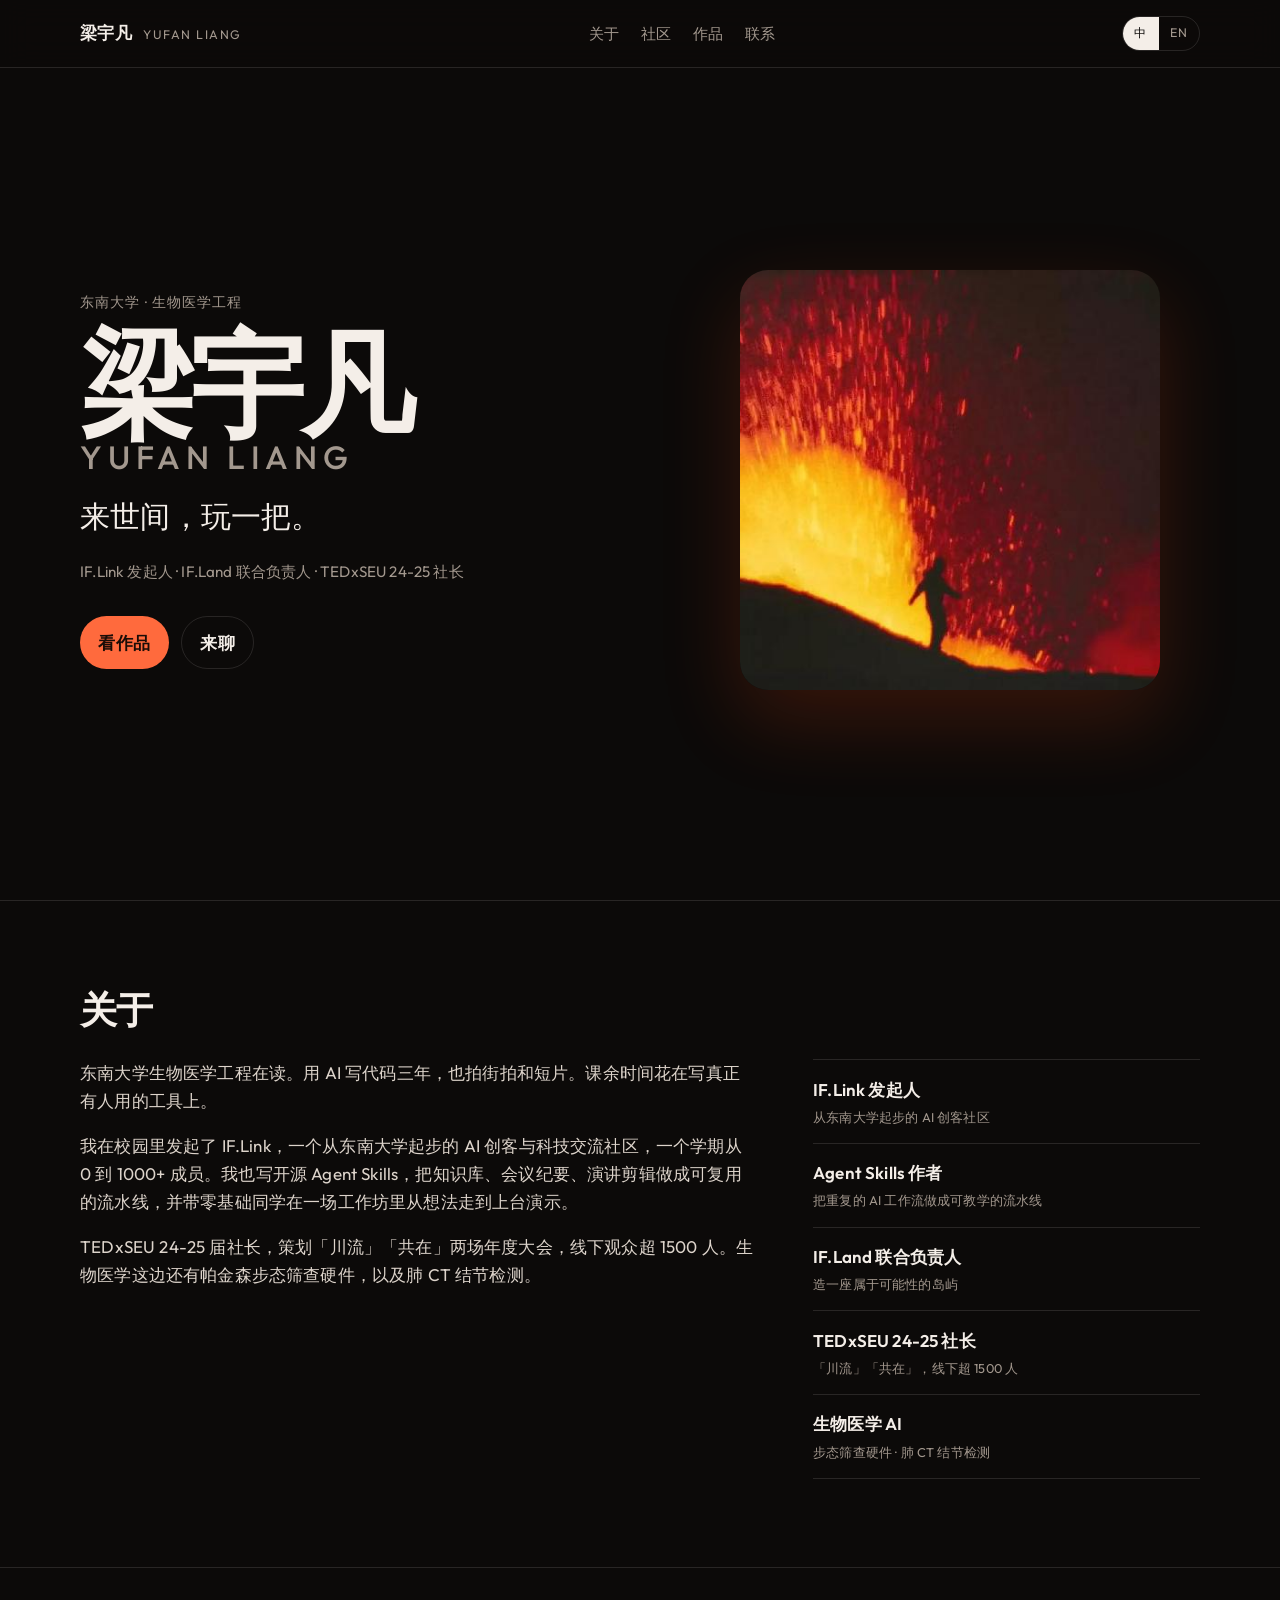
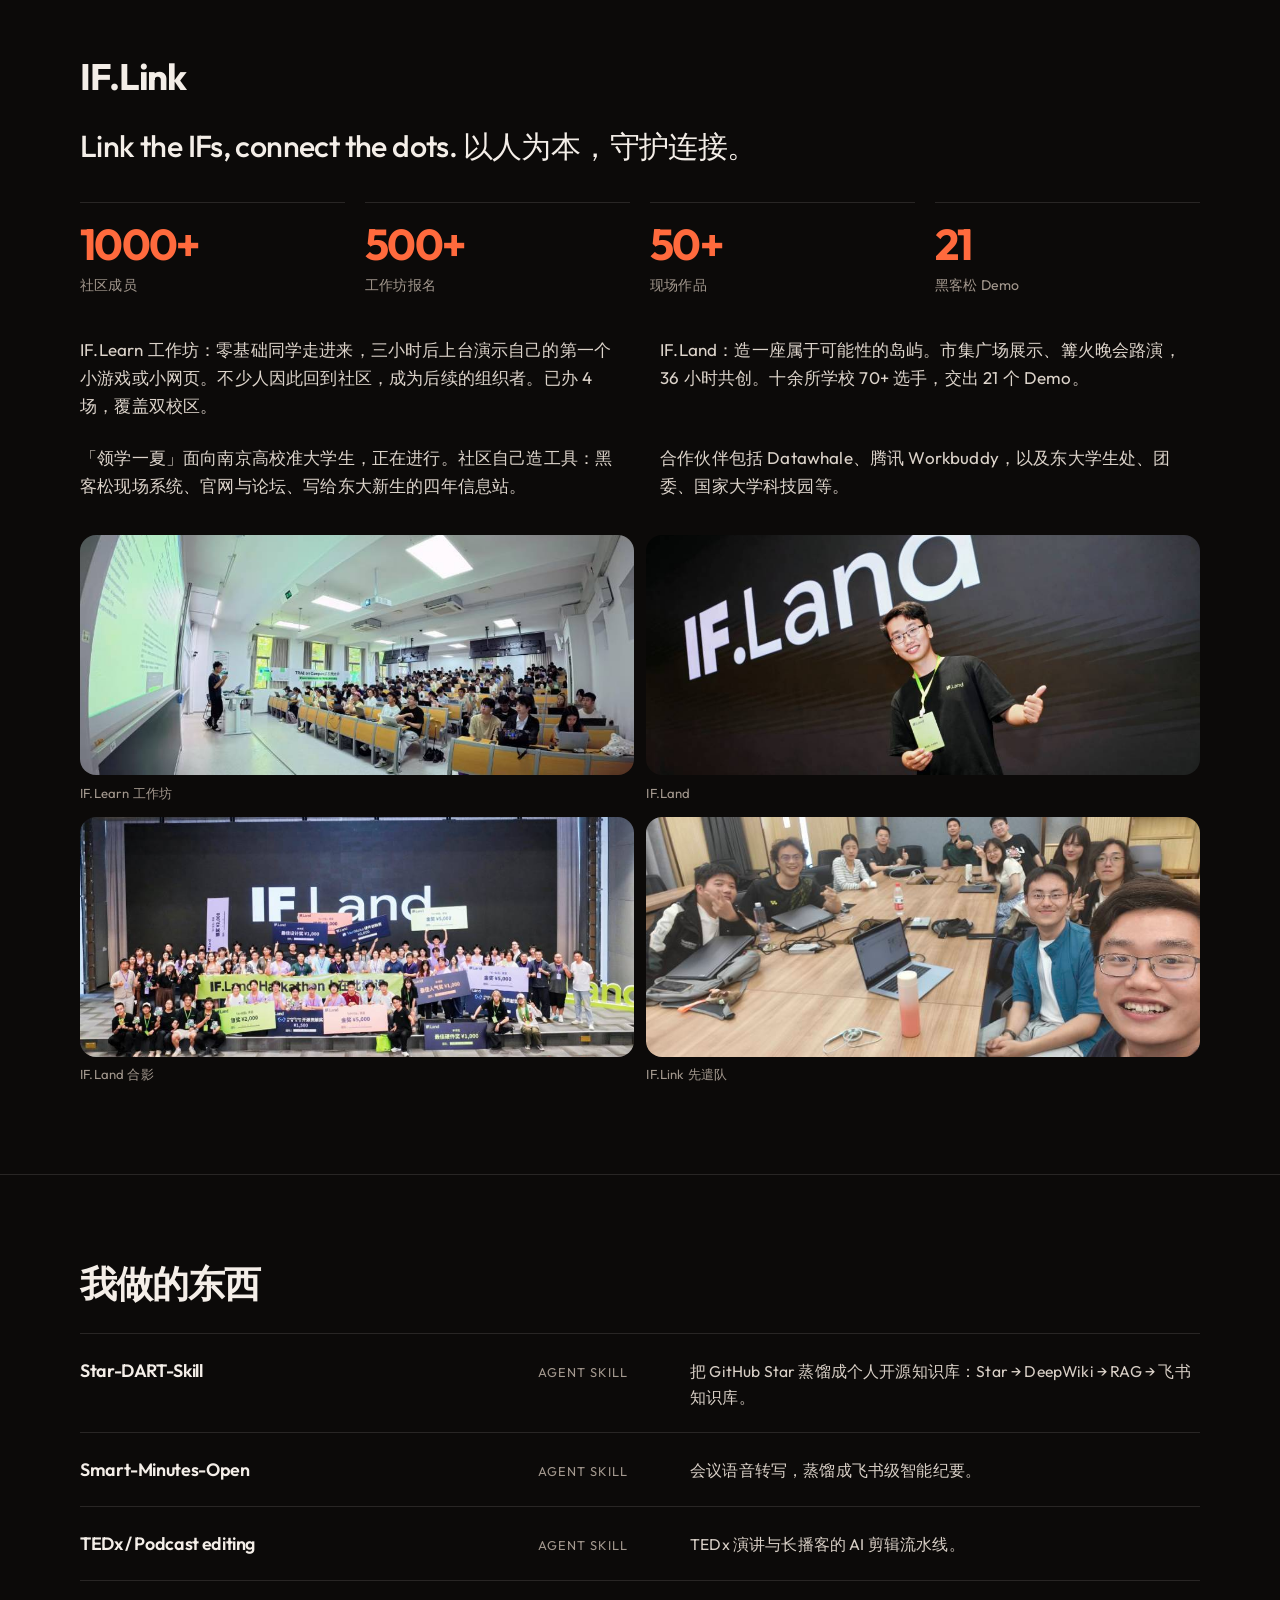
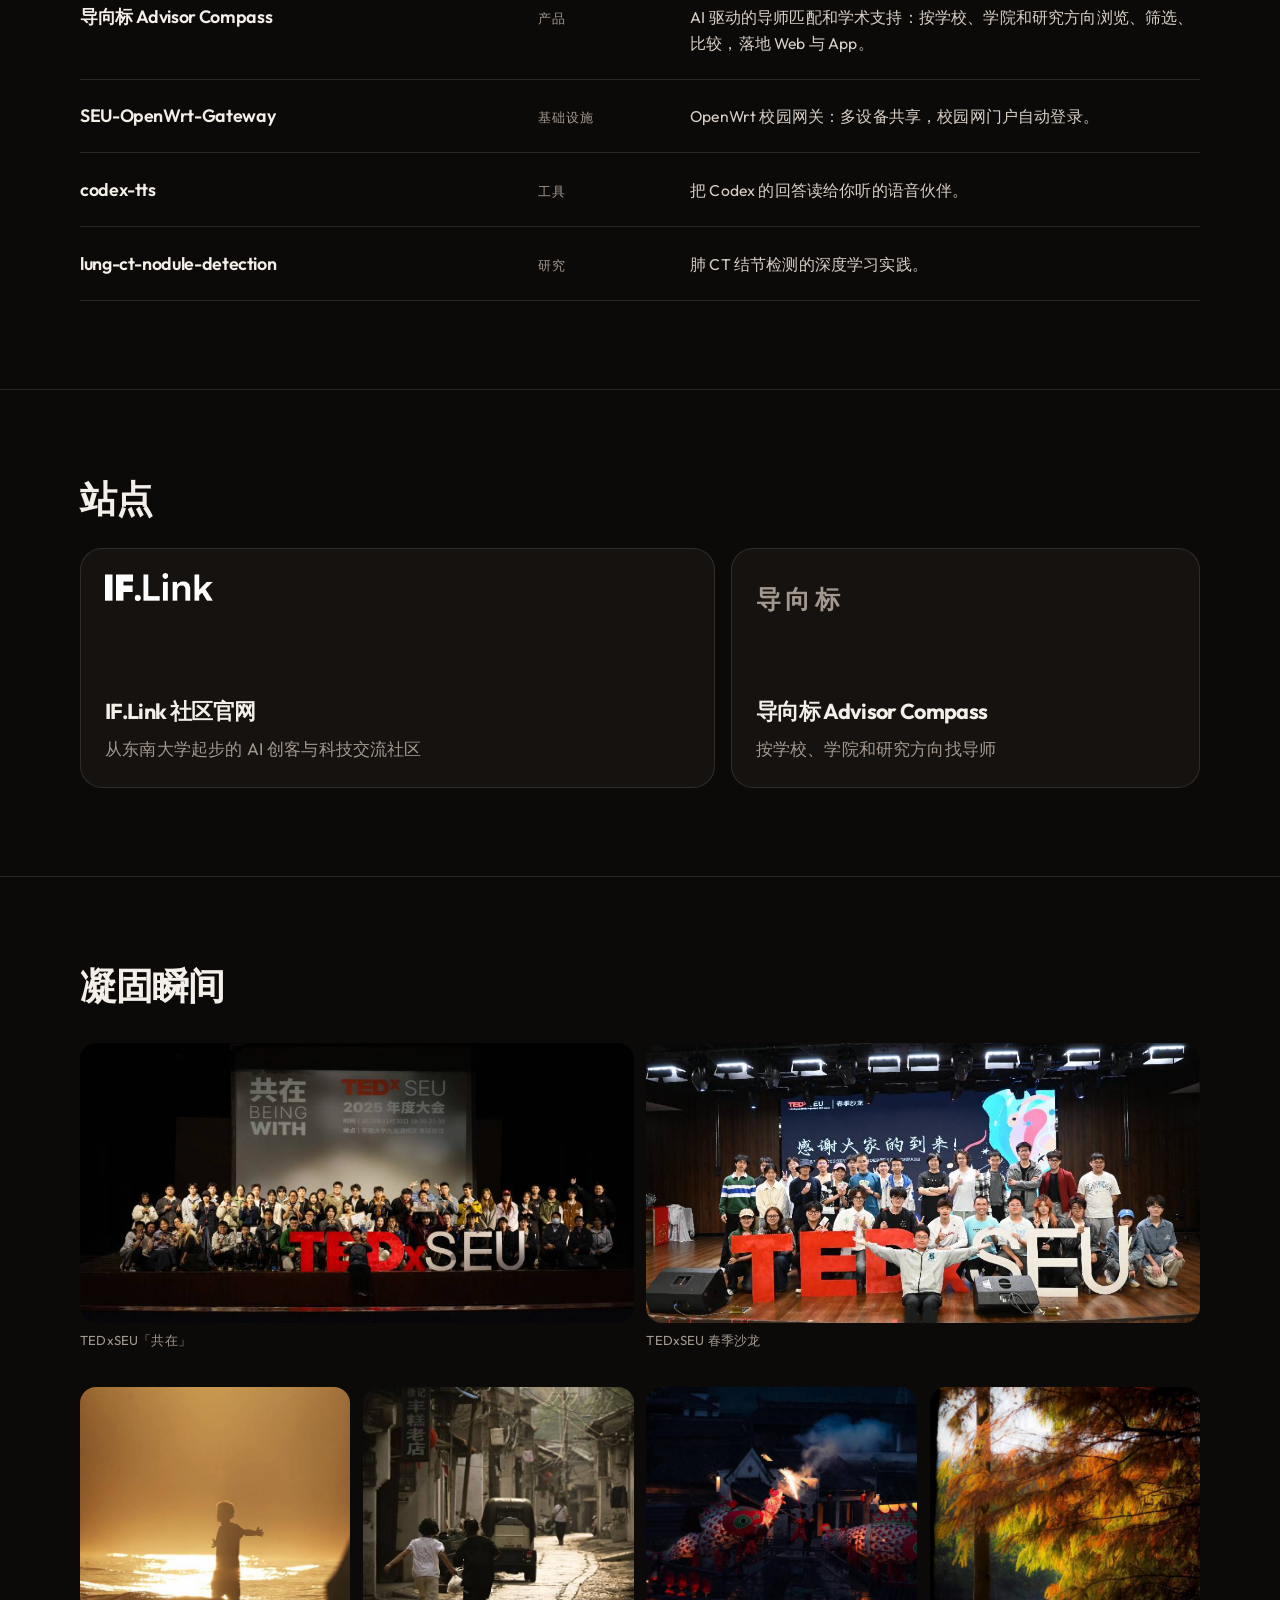
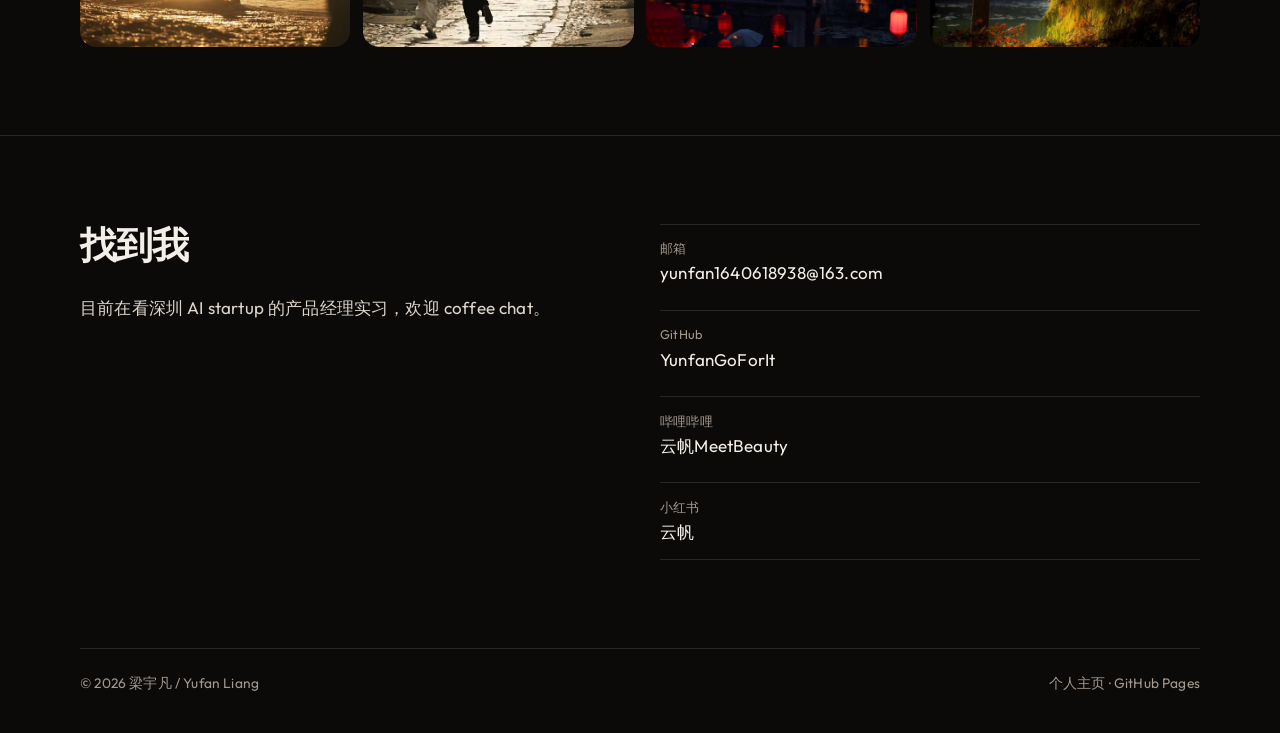
==== index.html @ b9f65295 "Make 来世间，玩一把 the lede, drop talk-editing line, add Bonjour photos." ====
<!DOCTYPE html>
<html lang="zh-CN">
<head>
  <meta charset="utf-8">
  <meta name="viewport" content="width=device-width, initial-scale=1">
  <title>梁宇凡 · Yufan Liang</title>
  <meta name="description" content="梁宇凡 / Yufan Liang。来世间，玩一把。东南大学生医工在读，IF.Link 发起人，IF.Land 联合负责人，TEDxSEU 24-25 社长。">
  <meta name="theme-color" content="#0c0a09">
  <link rel="canonical" href="https://yunfangoforit.github.io/">
  <link rel="icon" href="./favicon.svg" type="image/svg+xml">
  <link rel="apple-touch-icon" href="./assets/avatar.jpg">
  <meta property="og:type" content="website">
  <meta property="og:title" content="梁宇凡 · Yufan Liang">
  <meta property="og:description" content="来世间，玩一把。">
  <meta property="og:url" content="https://yunfangoforit.github.io/">
  <meta property="og:image" content="https://yunfangoforit.github.io/assets/avatar.jpg">
  <meta name="twitter:card" content="summary">
  <meta name="twitter:title" content="梁宇凡 · Yufan Liang">
  <meta name="twitter:description" content="来世间，玩一把。">
  <link rel="preconnect" href="https://fonts.bunny.net" crossorigin>
  <link rel="stylesheet" href="https://fonts.bunny.net/css?family=noto-sans-sc:400,500,700|outfit:400,500,600,700&display=swap">
  <link rel="stylesheet" href="./styles.css">
  <script type="application/ld+json">
  {
    "@context": "https://schema.org",
    "@type": "Person",
    "name": "梁宇凡",
    "alternateName": "Yufan Liang",
    "url": "https://yunfangoforit.github.io/",
    "image": "https://yunfangoforit.github.io/assets/avatar.jpg",
    "email": "mailto:yunfan1640618938@163.com",
    "affiliation": {
      "@type": "CollegeOrUniversity",
      "name": "Southeast University"
    },
    "jobTitle": "Founder of IF.Link",
    "description": "东南大学生医工在读，IF.Link 发起人，IF.Land 联合负责人，TEDxSEU 24-25 社长。",
    "sameAs": [
      "https://github.com/YunfanGoForIt",
      "https://iflink.tech",
      "https://daoxiangbiao.cn",
      "https://space.bilibili.com/152159038",
      "https://www.xiaohongshu.com/user/profile/63bbf5a90000000026006f48"
    ]
  }
  </script>
</head>
<body>
  <a class="skip" href="#main" data-i18n="skip">跳到正文</a>

  <header class="nav">
    <div class="wrap nav-inner">
      <a class="brand" href="./">
        梁宇凡
        <small>Yufan Liang</small>
      </a>
      <nav>
        <ul class="nav-links">
          <li><a href="#about" data-i18n="navAbout">关于</a></li>
          <li><a href="#community" data-i18n="navCommunity">社区</a></li>
          <li><a href="#work" data-i18n="navWork">作品</a></li>
          <li><a href="#contact" data-i18n="navContact">联系</a></li>
        </ul>
      </nav>
      <div class="nav-tools">
        <div class="lang" role="group" aria-label="Language">
          <button type="button" data-lang-set="zh" aria-pressed="true">中</button>
          <button type="button" data-lang-set="en" aria-pressed="false">EN</button>
        </div>
        <button class="menu-btn" type="button" aria-expanded="false" data-i18n-aria="menu" aria-label="打开菜单">
          <span></span>
        </button>
      </div>
    </div>
  </header>

  <main id="main">
    <section class="wrap hero">
      <div class="hero-copy reveal">
        <p class="kicker" data-i18n="kicker">东南大学 · 生物医学工程</p>
        <h1 class="display">
          梁宇凡
          <em>Yufan Liang</em>
        </h1>
        <p class="lede" data-i18n="lede">来世间，玩一把。</p>
        <p class="hero-meta" data-i18n="meta">IF.Link 发起人 · IF.Land 联合负责人 · TEDxSEU 24-25 社长</p>
        <div class="cta-row">
          <a class="btn" href="#work" data-i18n="ctaWork">看作品</a>
          <a class="btn btn-ghost" href="mailto:yunfan1640618938@163.com" data-i18n="ctaMail">来聊</a>
        </div>
      </div>
      <figure class="hero-media reveal">
        <img src="./assets/avatar.jpg" width="420" height="420" alt="火山前的剪影：一个人向火光走去">
      </figure>
    </section>

    <section class="section" id="about">
      <div class="wrap">
        <h2 data-i18n="aboutTitle">关于</h2>
        <div class="about-grid">
          <div class="prose">
            <p data-i18n="aboutP1">东南大学生物医学工程在读。用 AI 写代码三年，也拍街拍和短片。课余时间花在写真正有人用的工具上。</p>
            <p data-i18n="aboutP2">我在校园里发起了 IF.Link，一个从东南大学起步的 AI 创客与科技交流社区，一个学期从 0 到 1000+ 成员。我也写开源 Agent Skills，把知识库、会议纪要、演讲剪辑做成可复用的流水线，并带零基础同学在一场工作坊里从想法走到上台演示。</p>
            <p data-i18n="aboutP3">TEDxSEU 24-25 届社长，策划「川流」「共在」两场年度大会，线下观众超 1500 人。生物医学这边还有帕金森步态筛查硬件，以及肺 CT 结节检测。</p>
          </div>
          <ul class="roles">
            <li>
              <strong data-i18n="role1">IF.Link 发起人</strong>
              <span data-i18n="role1s">从东南大学起步的 AI 创客社区</span>
            </li>
            <li>
              <strong data-i18n="role2">Agent Skills 作者</strong>
              <span data-i18n="role2s">把重复的 AI 工作流做成可教学的流水线</span>
            </li>
            <li>
              <strong data-i18n="role3">IF.Land 联合负责人</strong>
              <span data-i18n="role3s">造一座属于可能性的岛屿</span>
            </li>
            <li>
              <strong data-i18n="role4">TEDxSEU 24-25 社长</strong>
              <span data-i18n="role4s">「川流」「共在」，线下超 1500 人</span>
            </li>
            <li>
              <strong data-i18n="role5">生物医学 AI</strong>
              <span data-i18n="role5s">步态筛查硬件 · 肺 CT 结节检测</span>
            </li>
          </ul>
        </div>
      </div>
    </section>

    <section class="section" id="community">
      <div class="wrap">
        <h2 data-i18n="communityTitle">IF.Link</h2>
        <p class="quote" data-i18n="quote">Link the IFs, connect the dots. 以人为本，守护连接。</p>
        <div class="stats">
          <div class="stat"><b>1000+</b><span data-i18n="s1">社区成员</span></div>
          <div class="stat"><b>500+</b><span data-i18n="s2">工作坊报名</span></div>
          <div class="stat"><b>50+</b><span data-i18n="s3">现场作品</span></div>
          <div class="stat"><b>21</b><span data-i18n="s4">黑客松 Demo</span></div>
        </div>
        <div class="community-notes">
          <p data-i18n="cNote1">IF.Learn 工作坊：零基础同学走进来，三小时后上台演示自己的第一个小游戏或小网页。不少人因此回到社区，成为后续的组织者。已办 4 场，覆盖双校区。</p>
          <p data-i18n="cNote2">IF.Land：造一座属于可能性的岛屿。市集广场展示、篝火晚会路演，36 小时共创。十余所学校 70+ 选手，交出 21 个 Demo。</p>
          <p data-i18n="cNote3">「领学一夏」面向南京高校准大学生，正在进行。社区自己造工具：黑客松现场系统、官网与论坛、写给东大新生的四年信息站。</p>
          <p data-i18n="cNote4">合作伙伴包括 Datawhale、腾讯 Workbuddy，以及东大学生处、团委、国家大学科技园等。</p>
        </div>
        <div class="shots">
          <figure>
            <img src="./assets/photos/if-learn.jpg" alt="IF.Learn 工作坊课堂" width="800" height="600">
            <figcaption data-i18n="capLearn">IF.Learn 工作坊</figcaption>
          </figure>
          <figure>
            <img src="./assets/photos/ifland-host.jpg" alt="IF.Land 现场" width="800" height="533">
            <figcaption data-i18n="capLandHost">IF.Land</figcaption>
          </figure>
          <figure>
            <img src="./assets/photos/ifland-group.jpg" alt="IF.Land 合影" width="800" height="410">
            <figcaption data-i18n="capLandGroup">IF.Land 合影</figcaption>
          </figure>
          <figure>
            <img src="./assets/photos/iflink-vanguard.jpg" alt="IF.Link 先遣队" width="800" height="600">
            <figcaption data-i18n="capVanguard">IF.Link 先遣队</figcaption>
          </figure>
        </div>
      </div>
    </section>

    <section class="section" id="work">
      <div class="wrap">
        <h2 data-i18n="workTitle">我做的东西</h2>
        <div class="work-list">
          <a class="work" href="https://github.com/YunfanGoForIt/Star-DART-Skill">
            <h3>Star-DART-Skill</h3>
            <div class="kind" data-i18n="w1k">Agent Skill</div>
            <p data-i18n="w1d">把 GitHub Star 蒸馏成个人开源知识库：Star → DeepWiki → RAG → 飞书知识库。</p>
          </a>
          <a class="work" href="https://github.com/YunfanGoForIt/Smart-Minutes-Open">
            <h3>Smart-Minutes-Open</h3>
            <div class="kind" data-i18n="w2k">Agent Skill</div>
            <p data-i18n="w2d">会议语音转写，蒸馏成飞书级智能纪要。</p>
          </a>
          <a class="work" href="https://github.com/YunfanGoForIt/edit-tedxseu-talk">
            <h3>TEDx / Podcast editing</h3>
            <div class="kind" data-i18n="w3k">Agent Skill</div>
            <p data-i18n="w3d">TEDx 演讲与长播客的 AI 剪辑流水线。</p>
          </a>
          <a class="work" href="https://github.com/daoercompass">
            <h3>导向标 Advisor Compass</h3>
            <div class="kind" data-i18n="w4k">产品</div>
            <p data-i18n="w4d">AI 驱动的导师匹配和学术支持：按学校、学院和研究方向浏览、筛选、比较，落地 Web 与 App。</p>
          </a>
          <a class="work" href="https://github.com/YunfanGoForIt/SEU-OpenWrt-Gateway">
            <h3>SEU-OpenWrt-Gateway</h3>
            <div class="kind" data-i18n="w5k">基础设施</div>
            <p data-i18n="w5d">OpenWrt 校园网关：多设备共享，校园网门户自动登录。</p>
          </a>
          <a class="work" href="https://github.com/YunfanGoForIt/codex-tts">
            <h3>codex-tts</h3>
            <div class="kind" data-i18n="w6k">工具</div>
            <p data-i18n="w6d">把 Codex 的回答读给你听的语音伙伴。</p>
          </a>
          <a class="work" href="https://github.com/YunfanGoForIt/lung-ct-nodule-detection">
            <h3>lung-ct-nodule-detection</h3>
            <div class="kind" data-i18n="w7k">研究</div>
            <p data-i18n="w7d">肺 CT 结节检测的深度学习实践。</p>
          </a>
        </div>
      </div>
    </section>

    <section class="section" id="sites">
      <div class="wrap">
        <h2 data-i18n="sitesTitle">站点</h2>
        <div class="sites">
          <a class="site" href="https://iflink.tech">
            <img src="./assets/iflink-white.png" alt="IF.Link" height="28">
            <div>
              <b data-i18n="site1b">IF.Link 社区官网</b>
              <span data-i18n="site1s">从东南大学起步的 AI 创客与科技交流社区</span>
            </div>
          </a>
          <a class="site" href="https://daoxiangbiao.cn">
            <span class="site-word">导向标</span>
            <div>
              <b data-i18n="site2b">导向标 Advisor Compass</b>
              <span data-i18n="site2s">按学校、学院和研究方向找导师</span>
            </div>
          </a>
        </div>
      </div>
    </section>

    <section class="section" id="photos">
      <div class="wrap">
        <h2 data-i18n="photosTitle">凝固瞬间</h2>
        <div class="shots shots-wide">
          <figure>
            <img src="./assets/photos/tedx-gongzai.jpg" alt="TEDxSEU 2025 共在年度大会" width="800" height="533">
            <figcaption data-i18n="capGongzai">TEDxSEU「共在」</figcaption>
          </figure>
          <figure>
            <img src="./assets/photos/tedx-salon.jpg" alt="TEDxSEU 春季沙龙" width="800" height="533">
            <figcaption data-i18n="capSalon">TEDxSEU 春季沙龙</figcaption>
          </figure>
        </div>
        <div class="shots shots-street">
          <figure>
            <img src="./assets/photos/street-01.jpg" alt="海边逆光里的孩子" width="800" height="1200">
          </figure>
          <figure>
            <img src="./assets/photos/street-02.jpg" alt="石板路上跑过去的两个人" width="800" height="1200">
          </figure>
          <figure>
            <img src="./assets/photos/street-03.jpg" alt="夜里的鱼灯和烟火" width="800" height="533">
          </figure>
          <figure>
            <img src="./assets/photos/street-04.jpg" alt="湖边秋色" width="800" height="533">
          </figure>
        </div>
      </div>
    </section>

    <section class="section" id="contact">
      <div class="wrap contact-grid">
        <div>
          <h2 data-i18n="contactTitle">找到我</h2>
          <div class="prose">
            <p data-i18n="contactLead">目前在看深圳 AI startup 的产品经理实习，欢迎 coffee chat。</p>
          </div>
        </div>
        <div class="contact-links">
          <a href="mailto:yunfan1640618938@163.com">
            <small data-i18n="mailLabel">邮箱</small>
            yunfan1640618938@163.com
          </a>
          <a href="https://github.com/YunfanGoForIt">
            <small data-i18n="ghLabel">GitHub</small>
            YunfanGoForIt
          </a>
          <a href="https://space.bilibili.com/152159038">
            <small data-i18n="biliLabel">哔哩哔哩</small>
            云帆MeetBeauty
          </a>
          <a href="https://www.xiaohongshu.com/user/profile/63bbf5a90000000026006f48">
            <small data-i18n="xhsLabel">小红书</small>
            云帆
          </a>
        </div>
      </div>
    </section>
  </main>

  <footer class="wrap footer">
    <span>© <span id="year">2026</span> 梁宇凡 / Yufan Liang</span>
    <span data-i18n="footerNote">个人主页 · GitHub Pages</span>
  </footer>

  <script src="./app.js"></script>
</body>
</html>
---- styles.css ----
:root {
  --bg: #0c0a09;
  --bg-2: #151210;
  --ink: #f4eee8;
  --muted: #a3988e;
  --line: rgba(244, 238, 232, 0.12);
  --accent: #ff6a3d;
  --accent-soft: rgba(255, 106, 61, 0.16);
  --max: 1120px;
  --nav-h: 68px;
  --ease: cubic-bezier(0.16, 1, 0.3, 1);
}

*,
*::before,
*::after {
  box-sizing: border-box;
}

html {
  scroll-behavior: smooth;
  color-scheme: dark;
}

body {
  margin: 0;
  min-height: 100dvh;
  background: var(--bg);
  color: var(--ink);
  font-family: "Outfit", "Noto Sans SC", "PingFang SC", "Hiragino Sans GB", "Microsoft YaHei", sans-serif;
  font-size: 17px;
  line-height: 1.65;
  letter-spacing: 0.01em;
  text-rendering: optimizeLegibility;
}

img {
  max-width: 100%;
  display: block;
}

a {
  color: inherit;
  text-decoration-thickness: 1px;
  text-underline-offset: 0.22em;
}

a:hover {
  color: var(--accent);
}

:focus-visible {
  outline: 2px solid var(--accent);
  outline-offset: 3px;
}

::selection {
  background: var(--accent);
  color: #1a0c07;
}

.skip {
  position: absolute;
  left: 1rem;
  top: -4rem;
  z-index: 80;
  padding: 0.6rem 0.9rem;
  background: var(--accent);
  color: #1a0c07;
  font-weight: 600;
}

.skip:focus {
  top: 1rem;
}

.wrap {
  width: min(var(--max), calc(100% - 2.5rem));
  margin-inline: auto;
}

.nav {
  position: sticky;
  top: 0;
  z-index: 40;
  height: var(--nav-h);
  border-bottom: 1px solid var(--line);
  background: rgba(12, 10, 9, 0.84);
  backdrop-filter: blur(16px) saturate(140%);
  -webkit-backdrop-filter: blur(16px) saturate(140%);
}

.nav-inner {
  height: 100%;
  display: flex;
  align-items: center;
  justify-content: space-between;
  gap: 1rem;
}

.brand {
  display: flex;
  align-items: baseline;
  gap: 0.7rem;
  text-decoration: none;
  font-weight: 600;
  letter-spacing: 0.02em;
}

.brand small {
  color: var(--muted);
  font-weight: 400;
  font-size: 0.78rem;
  letter-spacing: 0.12em;
  text-transform: uppercase;
}

.nav-links {
  display: flex;
  align-items: center;
  gap: 1.35rem;
  list-style: none;
  margin: 0;
  padding: 0;
}

.nav-links a {
  text-decoration: none;
  font-size: 0.92rem;
  color: var(--muted);
}

.nav-links a:hover,
.nav-links a:focus-visible {
  color: var(--ink);
}

.nav-tools {
  display: flex;
  align-items: center;
  gap: 0.65rem;
}

.lang {
  display: inline-flex;
  border: 1px solid var(--line);
  border-radius: 999px;
  overflow: hidden;
}

.lang button {
  appearance: none;
  border: 0;
  background: transparent;
  color: var(--muted);
  font: inherit;
  font-size: 0.78rem;
  letter-spacing: 0.08em;
  padding: 0.38rem 0.7rem;
  cursor: pointer;
}

.lang button[aria-pressed="true"] {
  background: var(--ink);
  color: var(--bg);
}

.menu-btn {
  display: none;
  appearance: none;
  border: 1px solid var(--line);
  background: transparent;
  color: var(--ink);
  width: 42px;
  height: 42px;
  border-radius: 10px;
  cursor: pointer;
}

.menu-btn span,
.menu-btn span::before,
.menu-btn span::after {
  display: block;
  width: 16px;
  height: 1.5px;
  background: currentColor;
  position: relative;
  margin: 0 auto;
}

.menu-btn span::before,
.menu-btn span::after {
  content: "";
  position: absolute;
  left: 0;
}

.menu-btn span::before { top: -5px; }
.menu-btn span::after { top: 5px; }

.hero {
  display: grid;
  grid-template-columns: 1.15fr 0.85fr;
  gap: 3rem;
  align-items: center;
  min-height: calc(100dvh - var(--nav-h));
  padding: 3rem 0 3.5rem;
}

.kicker {
  margin: 0 0 1.1rem;
  color: var(--muted);
  font-size: 0.86rem;
  letter-spacing: 0.08em;
}

.display {
  margin: 0;
  font-size: clamp(3.4rem, 9vw, 7.4rem);
  font-weight: 700;
  line-height: 0.92;
  letter-spacing: -0.045em;
}

.display em {
  display: block;
  margin-top: 0.18em;
  font-style: normal;
  font-size: 0.28em;
  font-weight: 500;
  letter-spacing: 0.18em;
  text-transform: uppercase;
  color: var(--muted);
}

.lede {
  max-width: 22em;
  margin: 1.4rem 0 0;
  font-size: clamp(1.4rem, 2.6vw, 1.9rem);
  line-height: 1.4;
  font-weight: 500;
}

.hero-meta {
  margin: 1.35rem 0 0;
  color: var(--muted);
  font-size: 0.95rem;
}

.cta-row {
  display: flex;
  flex-wrap: wrap;
  gap: 0.75rem;
  margin-top: 2rem;
}

.btn {
  display: inline-flex;
  align-items: center;
  justify-content: center;
  min-height: 46px;
  padding: 0.7rem 1.15rem;
  border-radius: 999px;
  background: var(--accent);
  color: #1a0c07;
  text-decoration: none;
  font-weight: 600;
  letter-spacing: 0.02em;
  transition: transform 0.2s var(--ease), filter 0.2s var(--ease);
}

.btn:hover {
  color: #1a0c07;
  filter: brightness(1.06);
}

.btn:active {
  transform: translateY(1px) scale(0.98);
}

.btn-ghost {
  background: transparent;
  color: var(--ink);
  border: 1px solid var(--line);
}

.btn-ghost:hover {
  color: var(--ink);
  border-color: var(--ink);
  filter: none;
}

.hero-media {
  position: relative;
  justify-self: end;
  width: min(100%, 420px);
}

.hero-media img {
  width: 100%;
  aspect-ratio: 1;
  object-fit: cover;
  border-radius: 28px;
  box-shadow: 0 30px 80px rgba(255, 80, 20, 0.18);
}

.hero-media figcaption {
  margin-top: 0.75rem;
  color: var(--muted);
  font-size: 0.8rem;
}

.section {
  padding: 5.5rem 0;
  border-top: 1px solid var(--line);
  scroll-margin-top: calc(var(--nav-h) + 8px);
}

.section h2 {
  margin: 0 0 1.75rem;
  font-size: clamp(1.7rem, 3vw, 2.3rem);
  letter-spacing: -0.03em;
  line-height: 1.15;
}

.about-grid {
  display: grid;
  grid-template-columns: 1.4fr 0.8fr;
  gap: 3.5rem;
  align-items: start;
}

.prose p {
  margin: 0 0 1.05rem;
  max-width: 62ch;
  color: #ddd4cb;
}

.roles {
  margin: 0;
  padding: 0;
  list-style: none;
  border-top: 1px solid var(--line);
}

.roles li {
  padding: 0.95rem 0;
  border-bottom: 1px solid var(--line);
}

.roles strong {
  font-weight: 600;
}

.roles span {
  display: block;
  color: var(--muted);
  font-size: 0.8rem;
  margin-top: 0.2rem;
}

.quote {
  margin: 0 0 2.2rem;
  max-width: 24em;
  font-size: clamp(1.35rem, 2.4vw, 1.9rem);
  line-height: 1.35;
  font-weight: 500;
  letter-spacing: -0.02em;
}

.stats {
  display: grid;
  grid-template-columns: repeat(4, 1fr);
  gap: 1.25rem;
  margin: 0 0 2.4rem;
}

.stat {
  padding: 1.15rem 0 0;
  border-top: 1px solid var(--line);
}

.stat b {
  display: block;
  font-size: clamp(1.8rem, 4vw, 2.7rem);
  letter-spacing: -0.04em;
  line-height: 1.05;
  color: var(--accent);
}

.stat span {
  display: block;
  margin-top: 0.45rem;
  color: var(--muted);
  font-size: 0.88rem;
}

.community-notes {
  display: grid;
  grid-template-columns: 1fr 1fr;
  gap: 1.5rem 2.5rem;
}

.community-notes p {
  margin: 0;
  color: #ddd4cb;
}

.shots {
  display: grid;
  grid-template-columns: 1fr 1fr;
  gap: 0.8rem;
  margin-top: 2.2rem;
}

.shots figure {
  margin: 0;
}

.shots img {
  width: 100%;
  height: 240px;
  object-fit: cover;
  border-radius: 16px;
}

.shots figcaption {
  margin-top: 0.45rem;
  color: var(--muted);
  font-size: 0.82rem;
}

.shots-wide img {
  height: 280px;
}

.shots-street {
  grid-template-columns: repeat(4, 1fr);
}

.shots-street img {
  height: 260px;
}

.work-list {
  display: grid;
  gap: 0;
}

.work {
  display: grid;
  grid-template-columns: minmax(0, 1.3fr) minmax(8rem, 0.4fr) minmax(0, 1.5fr);
  gap: 1rem;
  align-items: baseline;
  padding: 1.35rem 0;
  border-top: 1px solid var(--line);
  text-decoration: none;
}

.work:last-child {
  border-bottom: 1px solid var(--line);
}

.work h3 {
  margin: 0;
  font-size: 1.12rem;
  font-weight: 600;
  letter-spacing: -0.02em;
}

.work .kind {
  color: var(--muted);
  font-size: 0.8rem;
  letter-spacing: 0.08em;
  text-transform: uppercase;
}

.work p {
  margin: 0;
  color: #d8cfc6;
  font-size: 0.98rem;
}

.work:hover h3,
.work:hover .kind {
  color: var(--accent);
}

.sites {
  display: grid;
  grid-template-columns: 1.15fr 0.85fr;
  gap: 1rem;
}

.site {
  display: flex;
  flex-direction: column;
  justify-content: space-between;
  min-height: 240px;
  padding: 1.5rem;
  border: 1px solid var(--line);
  border-radius: 22px;
  background: var(--bg-2);
  text-decoration: none;
  transition: border-color 0.2s var(--ease), transform 0.2s var(--ease);
}

.site:hover {
  border-color: var(--accent);
  color: var(--ink);
  transform: translateY(-2px);
}

.site img {
  height: 28px;
  width: auto;
  object-fit: contain;
  object-position: left center;
}

.site-word {
  font-size: 1.55rem;
  font-weight: 700;
  letter-spacing: 0.18em;
}

.site b {
  display: block;
  margin-top: 2.4rem;
  font-size: 1.35rem;
  letter-spacing: -0.03em;
}

.site span {
  display: block;
  margin-top: 0.35rem;
  color: var(--muted);
}

.contact-grid {
  display: grid;
  grid-template-columns: 1fr 1fr;
  gap: 2.5rem;
}

.contact-links {
  display: grid;
  gap: 0.55rem;
}

.contact-links a {
  text-decoration: none;
  padding: 0.85rem 0;
  border-top: 1px solid var(--line);
}

.contact-links a:last-child {
  border-bottom: 1px solid var(--line);
}

.contact-links small {
  display: block;
  color: var(--muted);
  font-size: 0.8rem;
}

.footer {
  padding: 1.4rem 0 2.4rem;
  border-top: 1px solid var(--line);
  color: var(--muted);
  font-size: 0.86rem;
  display: flex;
  justify-content: space-between;
  gap: 1rem;
  flex-wrap: wrap;
}

.reveal {
  opacity: 0;
  transform: translateY(18px);
  animation: rise 0.8s var(--ease) forwards;
}

.hero-copy { animation-delay: 0.05s; }
.hero-media { animation-delay: 0.16s; }

@keyframes rise {
  to {
    opacity: 1;
    transform: none;
  }
}

@media (max-width: 900px) {
  .hero,
  .about-grid,
  .contact-grid,
  .sites,
  .community-notes {
    grid-template-columns: 1fr;
  }

  .shots-street {
    grid-template-columns: 1fr 1fr;
  }

  .hero {
    min-height: auto;
    padding-top: 2.4rem;
    gap: 2rem;
  }

  .hero-media {
    justify-self: start;
    width: min(72vw, 280px);
    order: -1;
  }

  .stats {
    grid-template-columns: 1fr 1fr;
  }

  .work {
    grid-template-columns: 1fr;
    gap: 0.35rem;
    padding: 1.15rem 0;
  }
}

@media (max-width: 720px) {
  .wrap {
    width: min(var(--max), calc(100% - 1.5rem));
  }

  .nav-links {
    display: none;
    position: absolute;
    inset: var(--nav-h) 0 auto;
    background: #120f0d;
    border-bottom: 1px solid var(--line);
    padding: 0.6rem 1.25rem 1rem;
    flex-direction: column;
    align-items: flex-start;
    gap: 0.2rem;
  }

  body.nav-open .nav-links {
    display: flex;
  }

  .nav-links a {
    display: block;
    width: 100%;
    padding: 0.7rem 0;
    font-size: 1.05rem;
    color: var(--ink);
  }

  .menu-btn {
    display: inline-flex;
    align-items: center;
    justify-content: center;
  }

  .brand small {
    display: none;
  }

  .section {
    padding: 3.4rem 0;
  }

  .shots:not(.shots-street) {
    grid-template-columns: 1fr;
  }

  .shots img,
  .shots-wide img,
  .shots-street img {
    height: 220px;
  }
}

@media (prefers-reduced-motion: reduce) {
  html { scroll-behavior: auto; }
  .reveal,
  .btn,
  .site,
  .work {
    animation: none !important;
    transition: none !important;
    opacity: 1;
    transform: none;
  }
}

@media (prefers-reduced-transparency: reduce) {
  .nav {
    background: #0c0a09;
    backdrop-filter: none;
  }
}
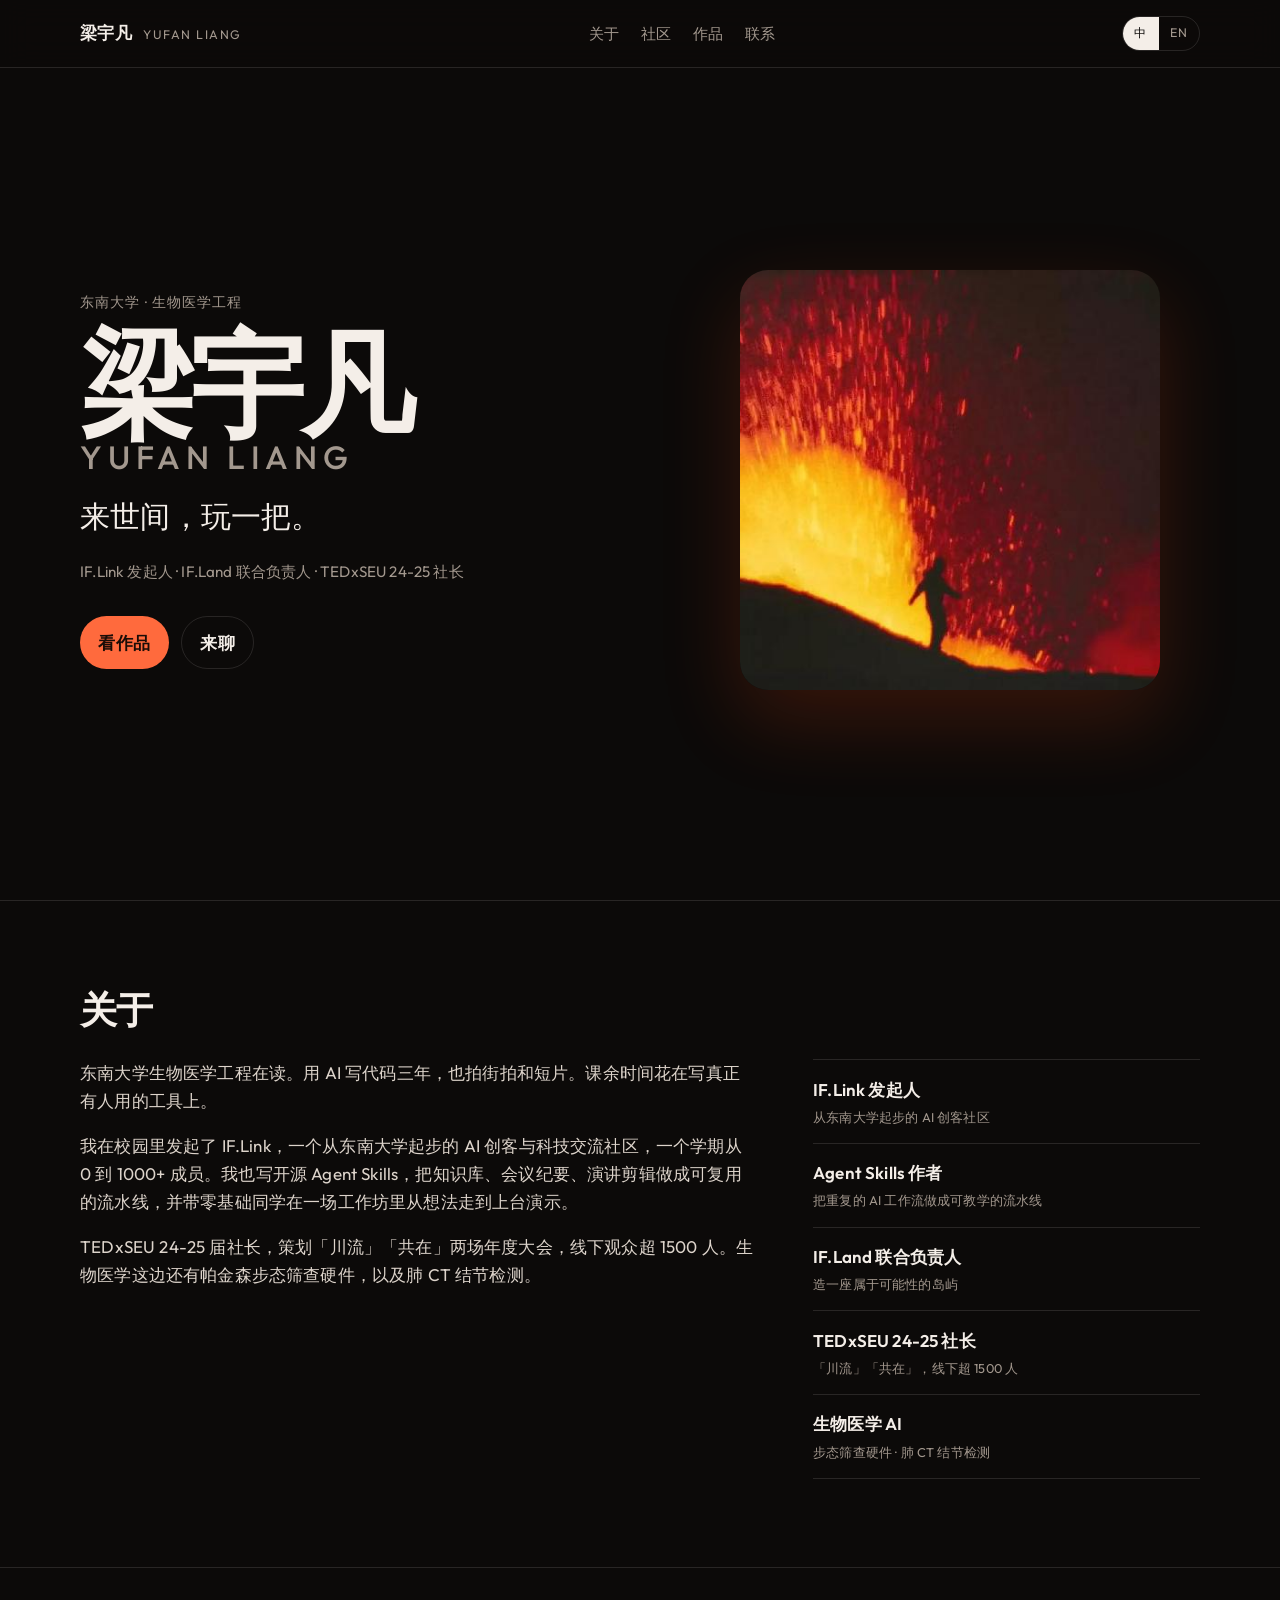
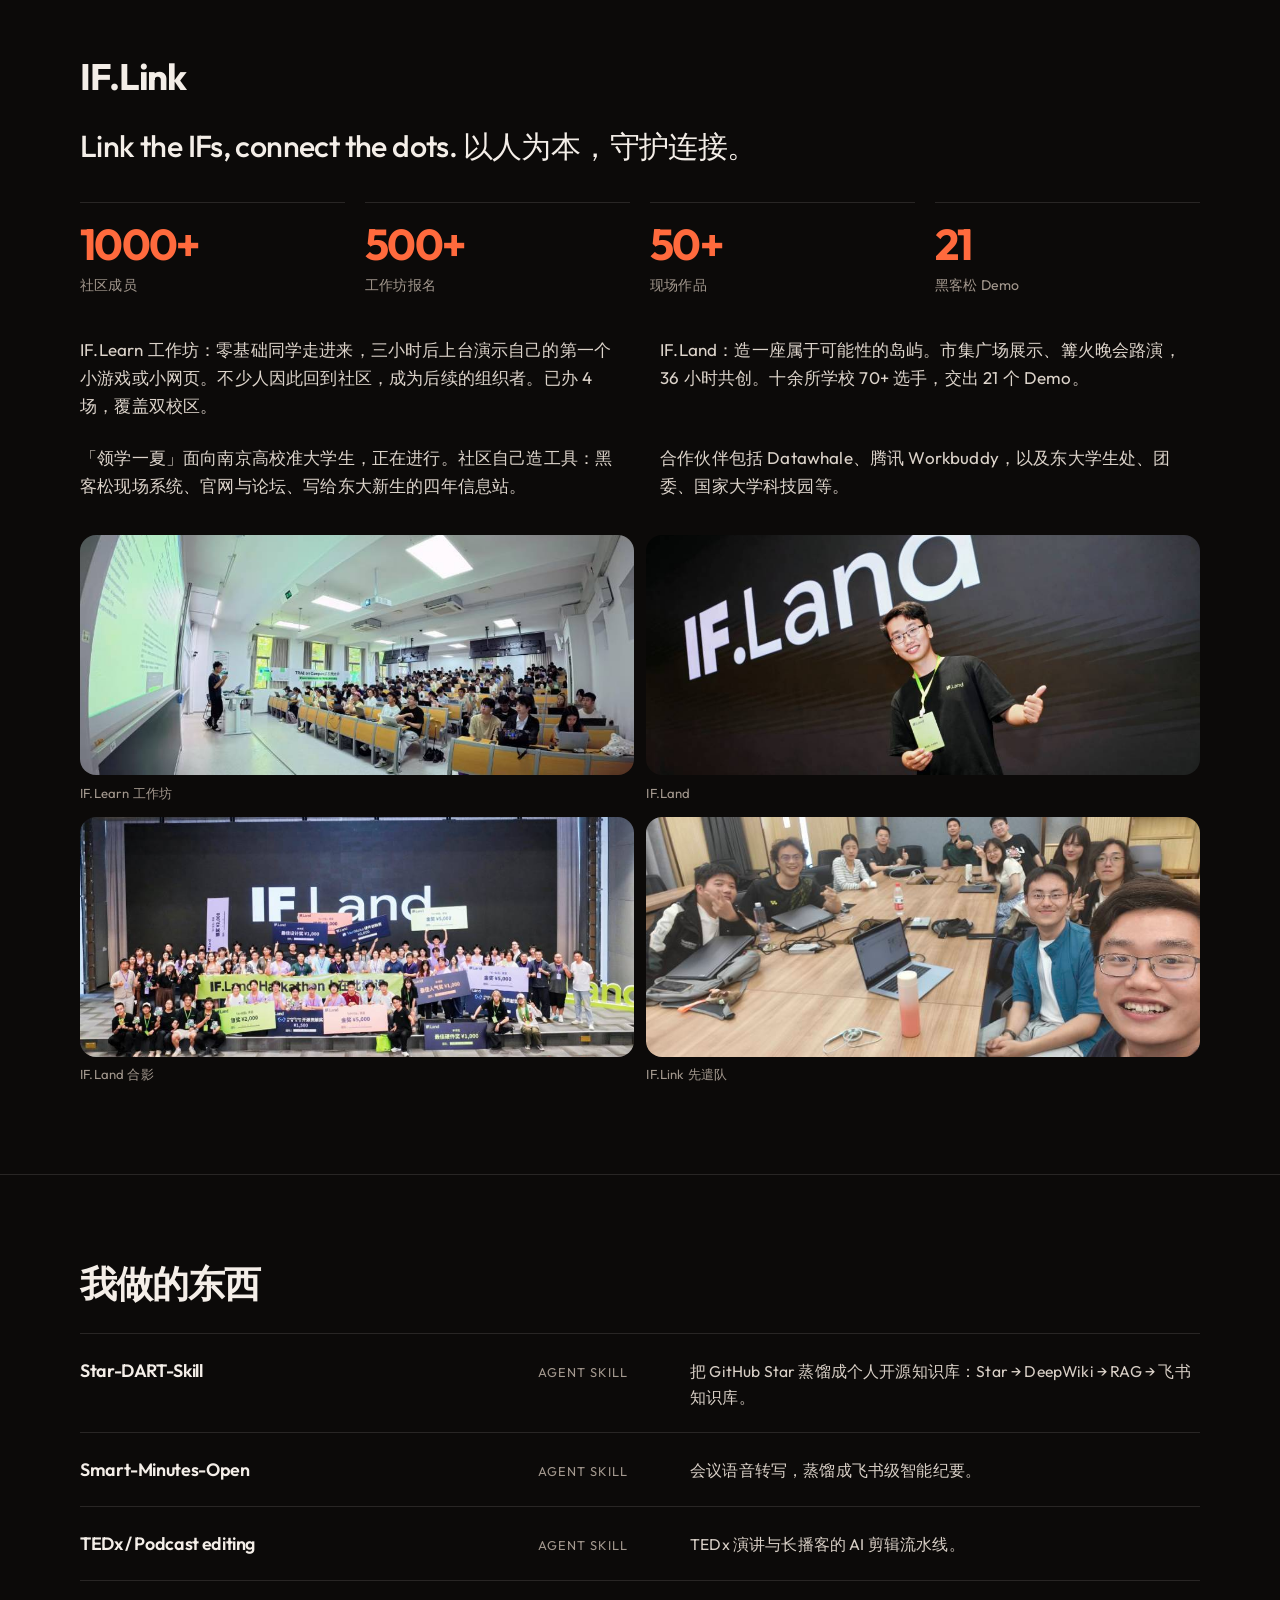
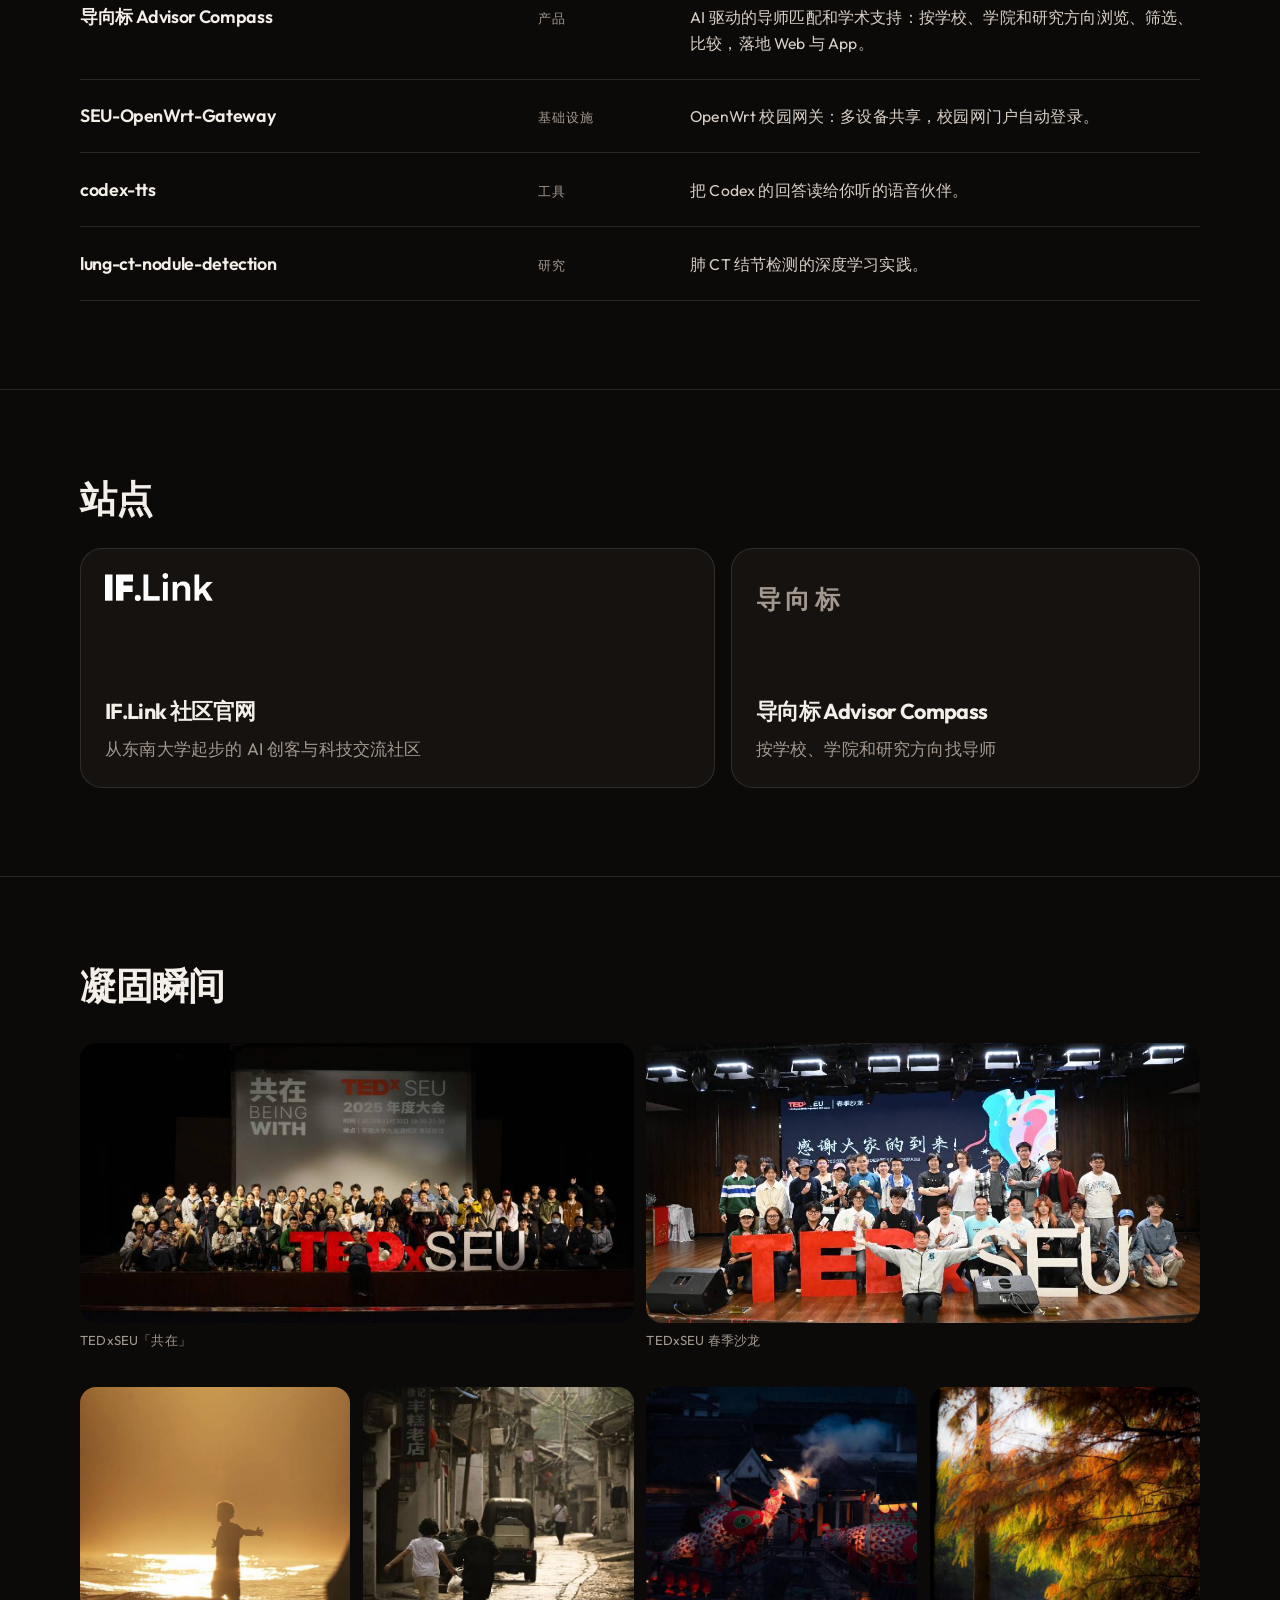
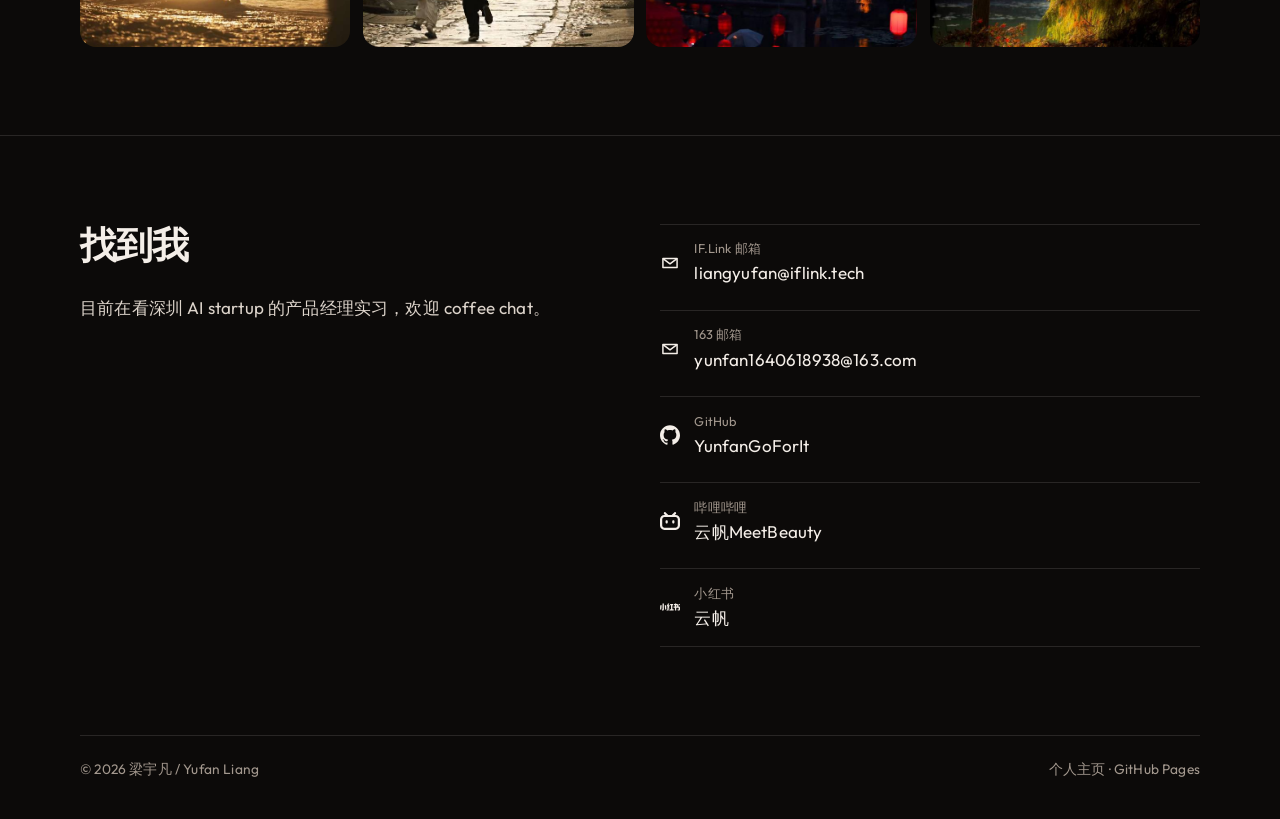
==== commit 447042c3: "Add iflink.tech email and social icons to contact." ====
--- a/index.html
+++ b/index.html
@@ -28,7 +28,10 @@
     "alternateName": "Yufan Liang",
     "url": "https://yunfangoforit.github.io/",
     "image": "https://yunfangoforit.github.io/assets/avatar.jpg",
-    "email": "mailto:yunfan1640618938@163.com",
+    "email": [
+      "mailto:liangyufan@iflink.tech",
+      "mailto:yunfan1640618938@163.com"
+    ],
     "affiliation": {
       "@type": "CollegeOrUniversity",
       "name": "Southeast University"
@@ -86,7 +89,7 @@
         <p class="hero-meta" data-i18n="meta">IF.Link 发起人 · IF.Land 联合负责人 · TEDxSEU 24-25 社长</p>
         <div class="cta-row">
           <a class="btn" href="#work" data-i18n="ctaWork">看作品</a>
-          <a class="btn btn-ghost" href="mailto:yunfan1640618938@163.com" data-i18n="ctaMail">来聊</a>
+          <a class="btn btn-ghost" href="mailto:liangyufan@iflink.tech" data-i18n="ctaMail">来聊</a>
         </div>
       </div>
       <figure class="hero-media reveal">
@@ -270,21 +273,40 @@
           </div>
         </div>
         <div class="contact-links">
+          <a href="mailto:liangyufan@iflink.tech">
+            <svg class="contact-icon" viewBox="0 0 24 24" aria-hidden="true"><path fill="none" stroke="currentColor" stroke-width="1.8" stroke-linecap="round" stroke-linejoin="round" d="M3.5 6.5h17v11h-17z"/><path fill="none" stroke="currentColor" stroke-width="1.8" stroke-linecap="round" stroke-linejoin="round" d="m4 7 8 6 8-6"/></svg>
+            <span>
+              <small data-i18n="mailIflink">IF.Link 邮箱</small>
+              liangyufan@iflink.tech
+            </span>
+          </a>
           <a href="mailto:yunfan1640618938@163.com">
-            <small data-i18n="mailLabel">邮箱</small>
-            yunfan1640618938@163.com
+            <svg class="contact-icon" viewBox="0 0 24 24" aria-hidden="true"><path fill="none" stroke="currentColor" stroke-width="1.8" stroke-linecap="round" stroke-linejoin="round" d="M3.5 6.5h17v11h-17z"/><path fill="none" stroke="currentColor" stroke-width="1.8" stroke-linecap="round" stroke-linejoin="round" d="m4 7 8 6 8-6"/></svg>
+            <span>
+              <small data-i18n="mail163">163 邮箱</small>
+              yunfan1640618938@163.com
+            </span>
           </a>
           <a href="https://github.com/YunfanGoForIt">
-            <small data-i18n="ghLabel">GitHub</small>
-            YunfanGoForIt
+            <span class="contact-icon icon-github" aria-hidden="true"></span>
+            <span>
+              <small data-i18n="ghLabel">GitHub</small>
+              YunfanGoForIt
+            </span>
           </a>
           <a href="https://space.bilibili.com/152159038">
-            <small data-i18n="biliLabel">哔哩哔哩</small>
-            云帆MeetBeauty
+            <span class="contact-icon icon-bilibili" aria-hidden="true"></span>
+            <span>
+              <small data-i18n="biliLabel">哔哩哔哩</small>
+              云帆MeetBeauty
+            </span>
           </a>
           <a href="https://www.xiaohongshu.com/user/profile/63bbf5a90000000026006f48">
-            <small data-i18n="xhsLabel">小红书</small>
-            云帆
+            <span class="contact-icon icon-xhs" aria-hidden="true"></span>
+            <span>
+              <small data-i18n="xhsLabel">小红书</small>
+              云帆
+            </span>
           </a>
         </div>
       </div>
--- a/styles.css
+++ b/styles.css
@@ -549,6 +549,9 @@
 }
 
 .contact-links a {
+  display: flex;
+  align-items: center;
+  gap: 0.9rem;
   text-decoration: none;
   padding: 0.85rem 0;
   border-top: 1px solid var(--line);
@@ -556,6 +559,35 @@
 
 .contact-links a:last-child {
   border-bottom: 1px solid var(--line);
+}
+
+.contact-icon {
+  width: 20px;
+  height: 20px;
+  flex-shrink: 0;
+}
+
+.icon-github,
+.icon-bilibili,
+.icon-xhs {
+  background-color: currentColor;
+  -webkit-mask: center / contain no-repeat;
+  mask: center / contain no-repeat;
+}
+
+.icon-github {
+  -webkit-mask-image: url("./assets/icons/github.svg");
+  mask-image: url("./assets/icons/github.svg");
+}
+
+.icon-bilibili {
+  -webkit-mask-image: url("./assets/icons/bilibili.svg");
+  mask-image: url("./assets/icons/bilibili.svg");
+}
+
+.icon-xhs {
+  -webkit-mask-image: url("./assets/icons/xiaohongshu.svg");
+  mask-image: url("./assets/icons/xiaohongshu.svg");
 }
 
 .contact-links small {
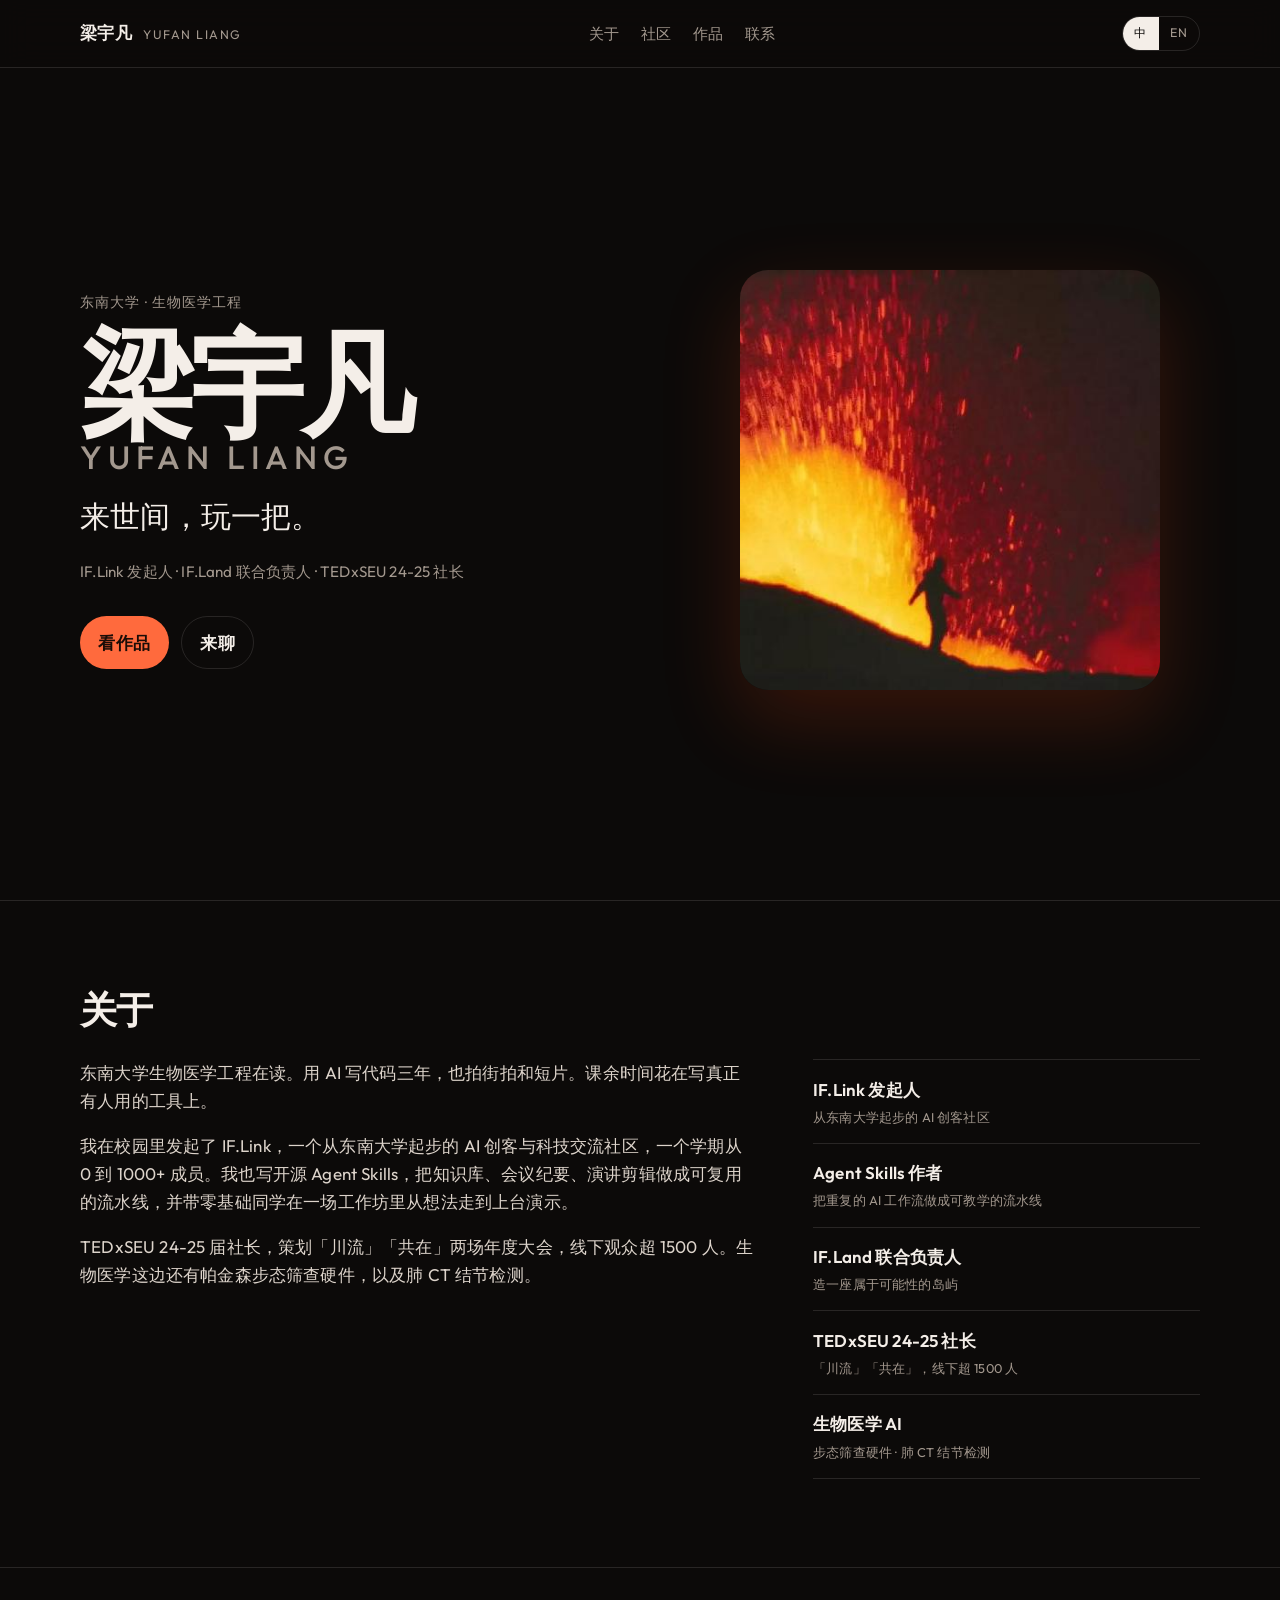
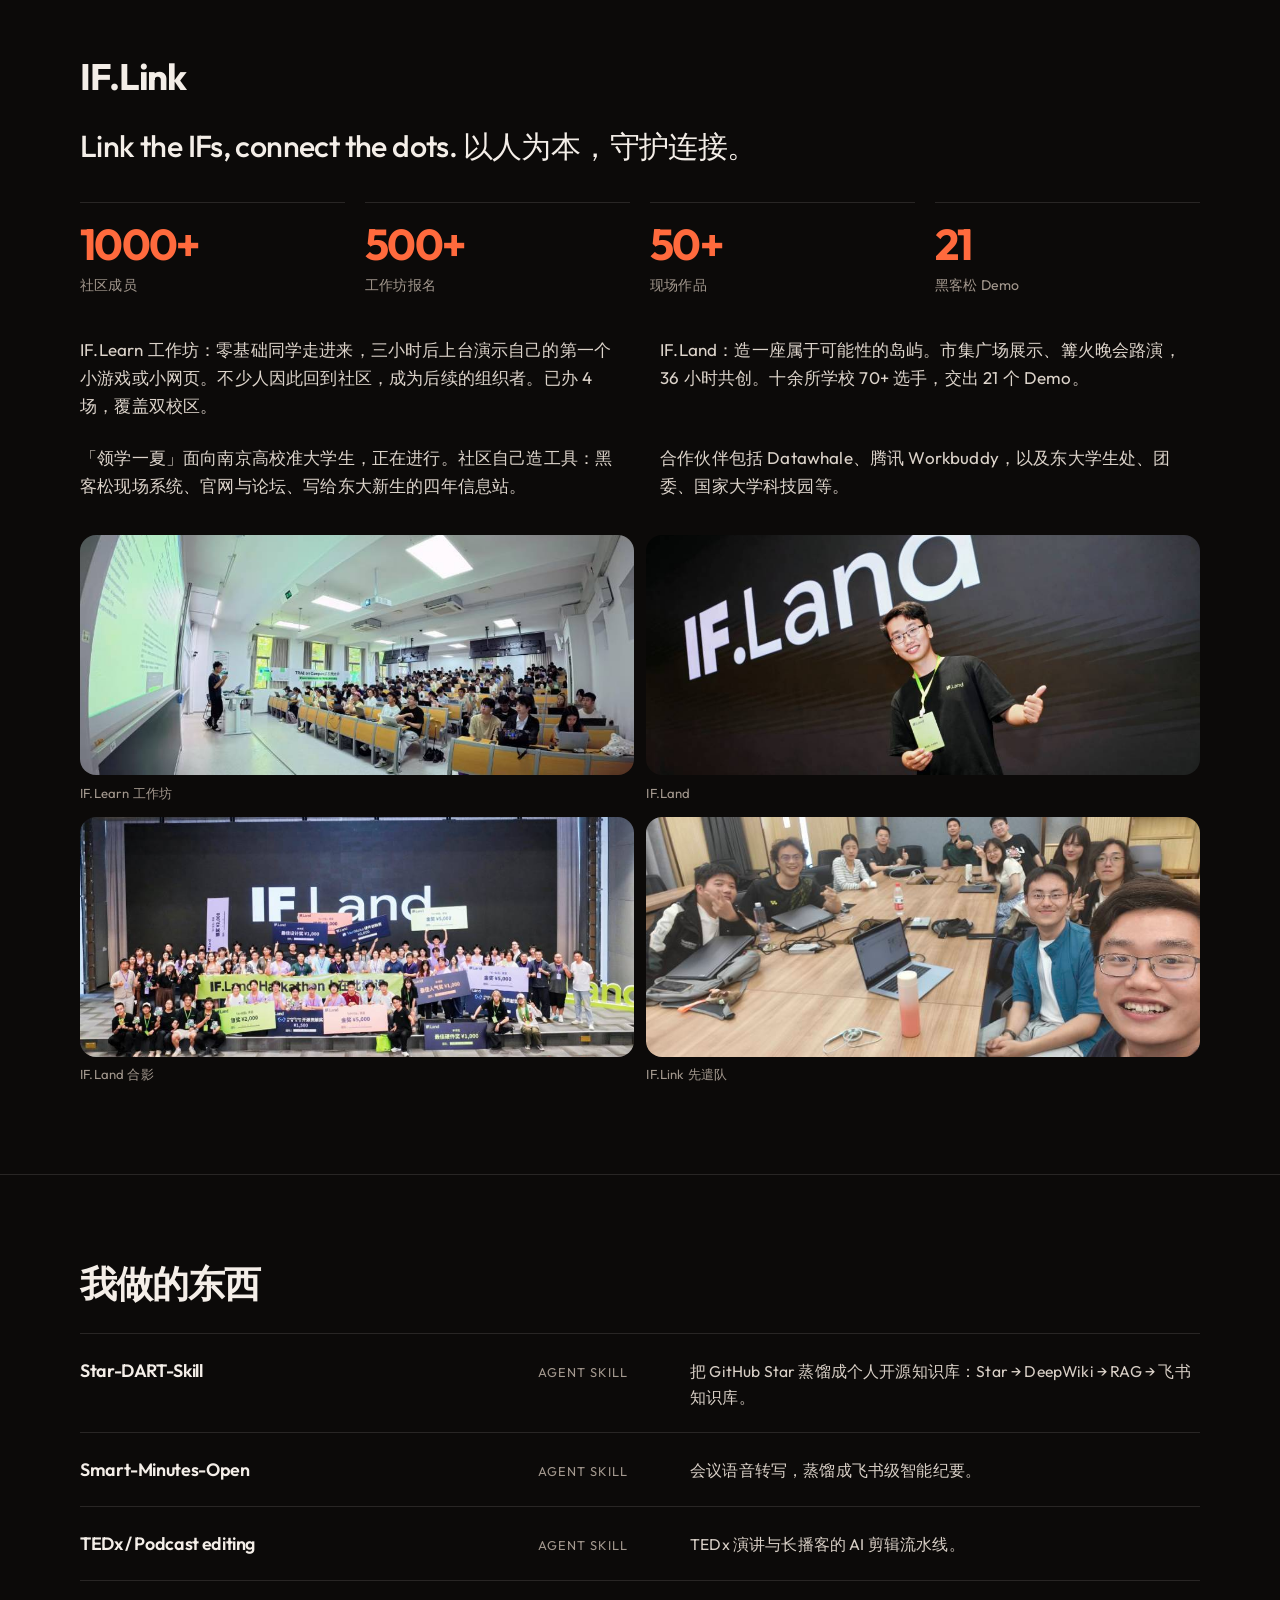
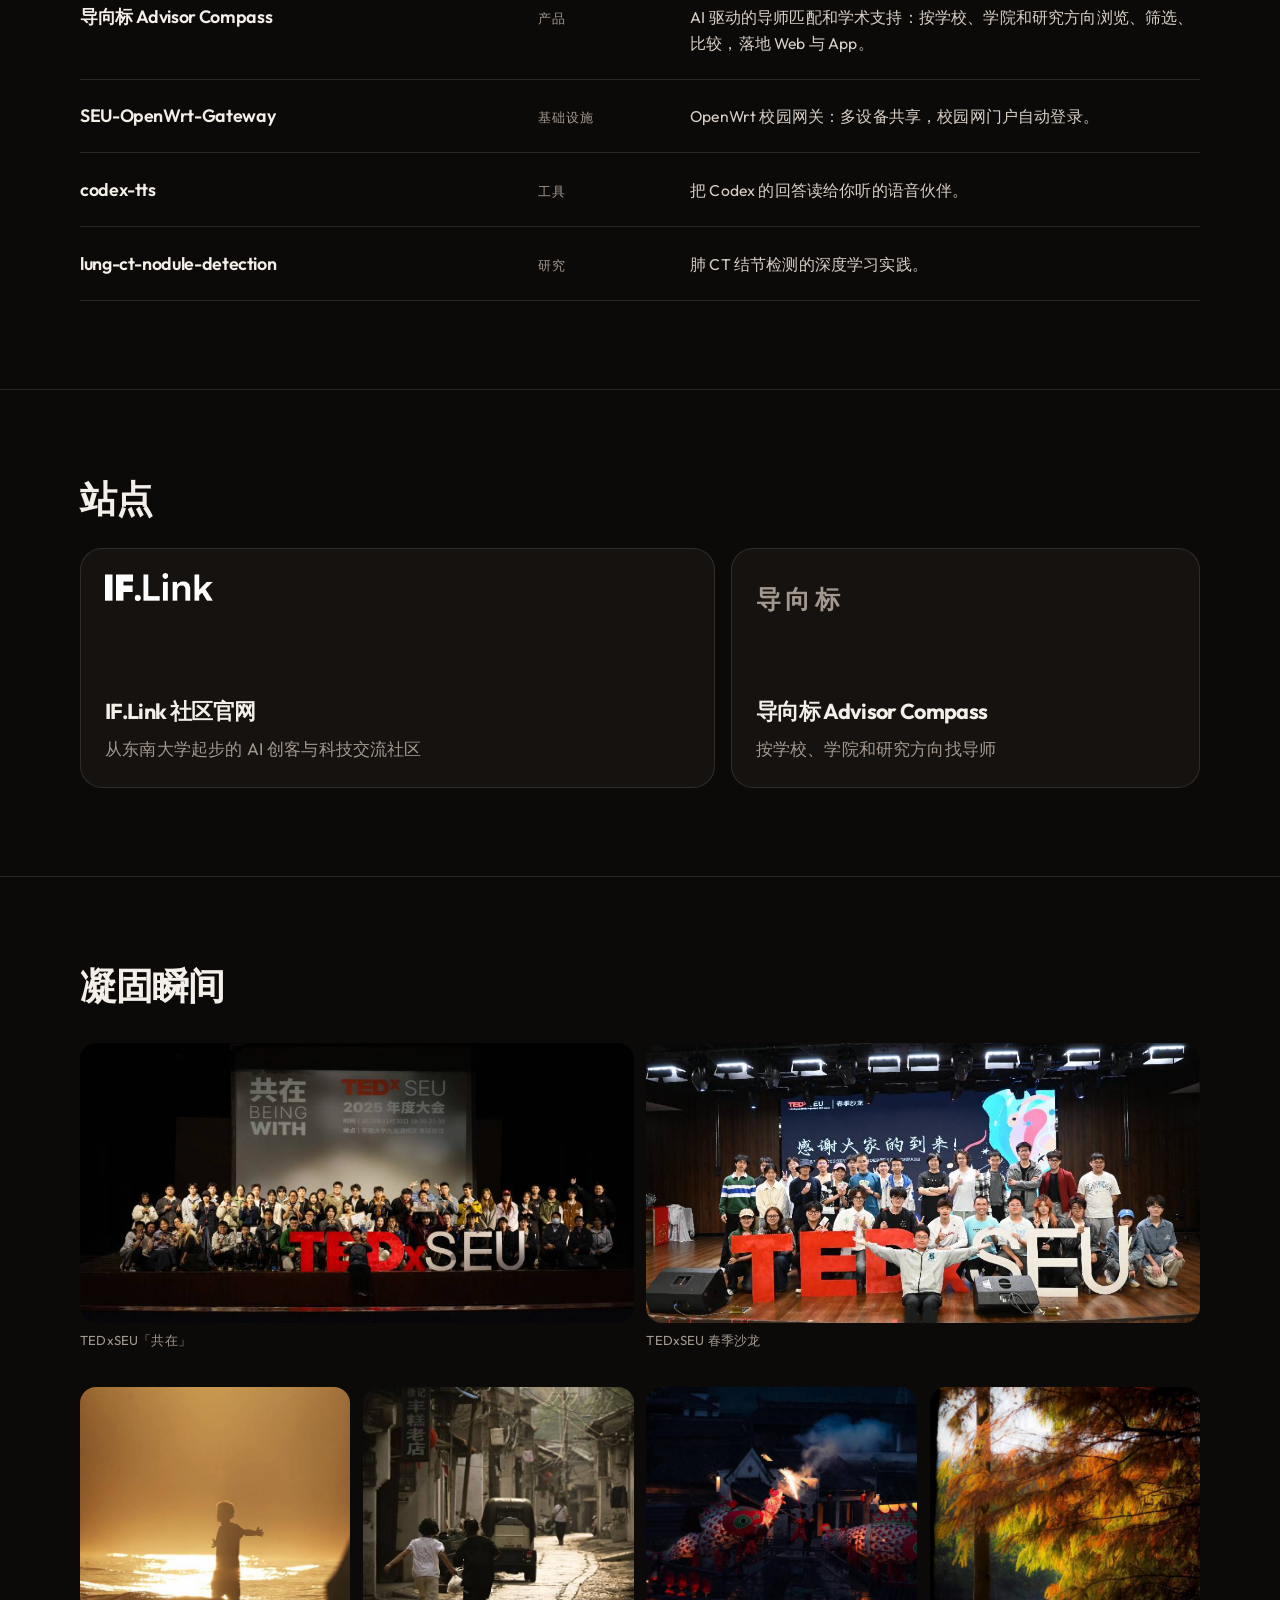
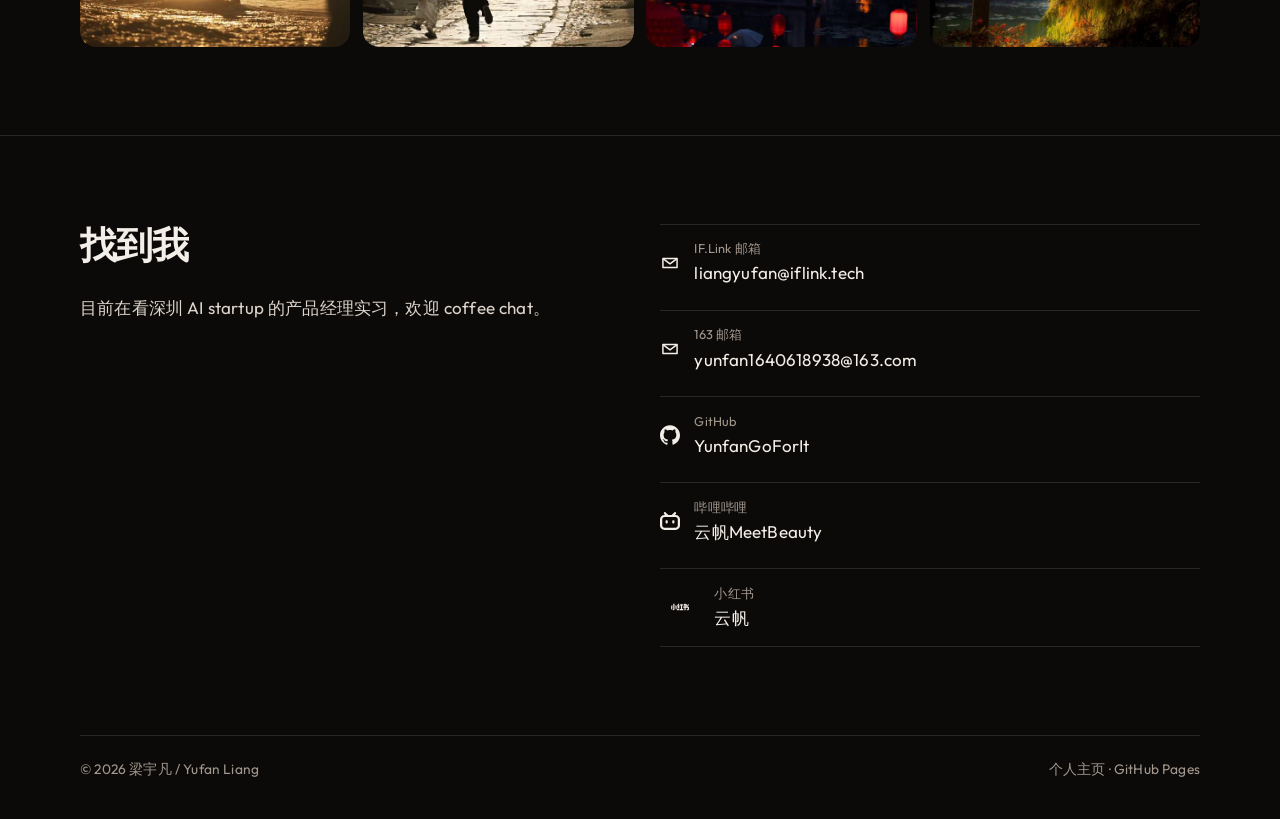
==== commit 0424161c: "Widen Xiaohongshu wordmark so it stays readable." ====
--- a/index.html
+++ b/index.html
@@ -19,7 +19,7 @@
   <meta name="twitter:description" content="来世间，玩一把。">
   <link rel="preconnect" href="https://fonts.bunny.net" crossorigin>
   <link rel="stylesheet" href="https://fonts.bunny.net/css?family=noto-sans-sc:400,500,700|outfit:400,500,600,700&display=swap">
-  <link rel="stylesheet" href="./styles.css">
+  <link rel="stylesheet" href="./styles.css?v=4">
   <script type="application/ld+json">
   {
     "@context": "https://schema.org",
@@ -274,14 +274,14 @@
         </div>
         <div class="contact-links">
           <a href="mailto:liangyufan@iflink.tech">
-            <svg class="contact-icon" viewBox="0 0 24 24" aria-hidden="true"><path fill="none" stroke="currentColor" stroke-width="1.8" stroke-linecap="round" stroke-linejoin="round" d="M3.5 6.5h17v11h-17z"/><path fill="none" stroke="currentColor" stroke-width="1.8" stroke-linecap="round" stroke-linejoin="round" d="m4 7 8 6 8-6"/></svg>
+            <svg class="contact-icon" width="20" height="20" viewBox="0 0 24 24" aria-hidden="true"><path fill="none" stroke="currentColor" stroke-width="1.8" stroke-linecap="round" stroke-linejoin="round" d="M3.5 6.5h17v11h-17z"/><path fill="none" stroke="currentColor" stroke-width="1.8" stroke-linecap="round" stroke-linejoin="round" d="m4 7 8 6 8-6"/></svg>
             <span>
               <small data-i18n="mailIflink">IF.Link 邮箱</small>
               liangyufan@iflink.tech
             </span>
           </a>
           <a href="mailto:yunfan1640618938@163.com">
-            <svg class="contact-icon" viewBox="0 0 24 24" aria-hidden="true"><path fill="none" stroke="currentColor" stroke-width="1.8" stroke-linecap="round" stroke-linejoin="round" d="M3.5 6.5h17v11h-17z"/><path fill="none" stroke="currentColor" stroke-width="1.8" stroke-linecap="round" stroke-linejoin="round" d="m4 7 8 6 8-6"/></svg>
+            <svg class="contact-icon" width="20" height="20" viewBox="0 0 24 24" aria-hidden="true"><path fill="none" stroke="currentColor" stroke-width="1.8" stroke-linecap="round" stroke-linejoin="round" d="M3.5 6.5h17v11h-17z"/><path fill="none" stroke="currentColor" stroke-width="1.8" stroke-linecap="round" stroke-linejoin="round" d="m4 7 8 6 8-6"/></svg>
             <span>
               <small data-i18n="mail163">163 邮箱</small>
               yunfan1640618938@163.com
--- a/styles.css
+++ b/styles.css
@@ -561,10 +561,20 @@
   border-bottom: 1px solid var(--line);
 }
 
-.contact-icon {
+.contact-links svg.contact-icon {
+  display: block;
   width: 20px;
   height: 20px;
-  flex-shrink: 0;
+  max-width: 20px;
+  max-height: 20px;
+  flex: 0 0 20px;
+}
+
+.contact-icon {
+  display: block;
+  width: 20px;
+  height: 20px;
+  flex: 0 0 20px;
 }
 
 .icon-github,
@@ -586,6 +596,9 @@
 }
 
 .icon-xhs {
+  width: 40px;
+  height: 18px;
+  flex-basis: 40px;
   -webkit-mask-image: url("./assets/icons/xiaohongshu.svg");
   mask-image: url("./assets/icons/xiaohongshu.svg");
 }
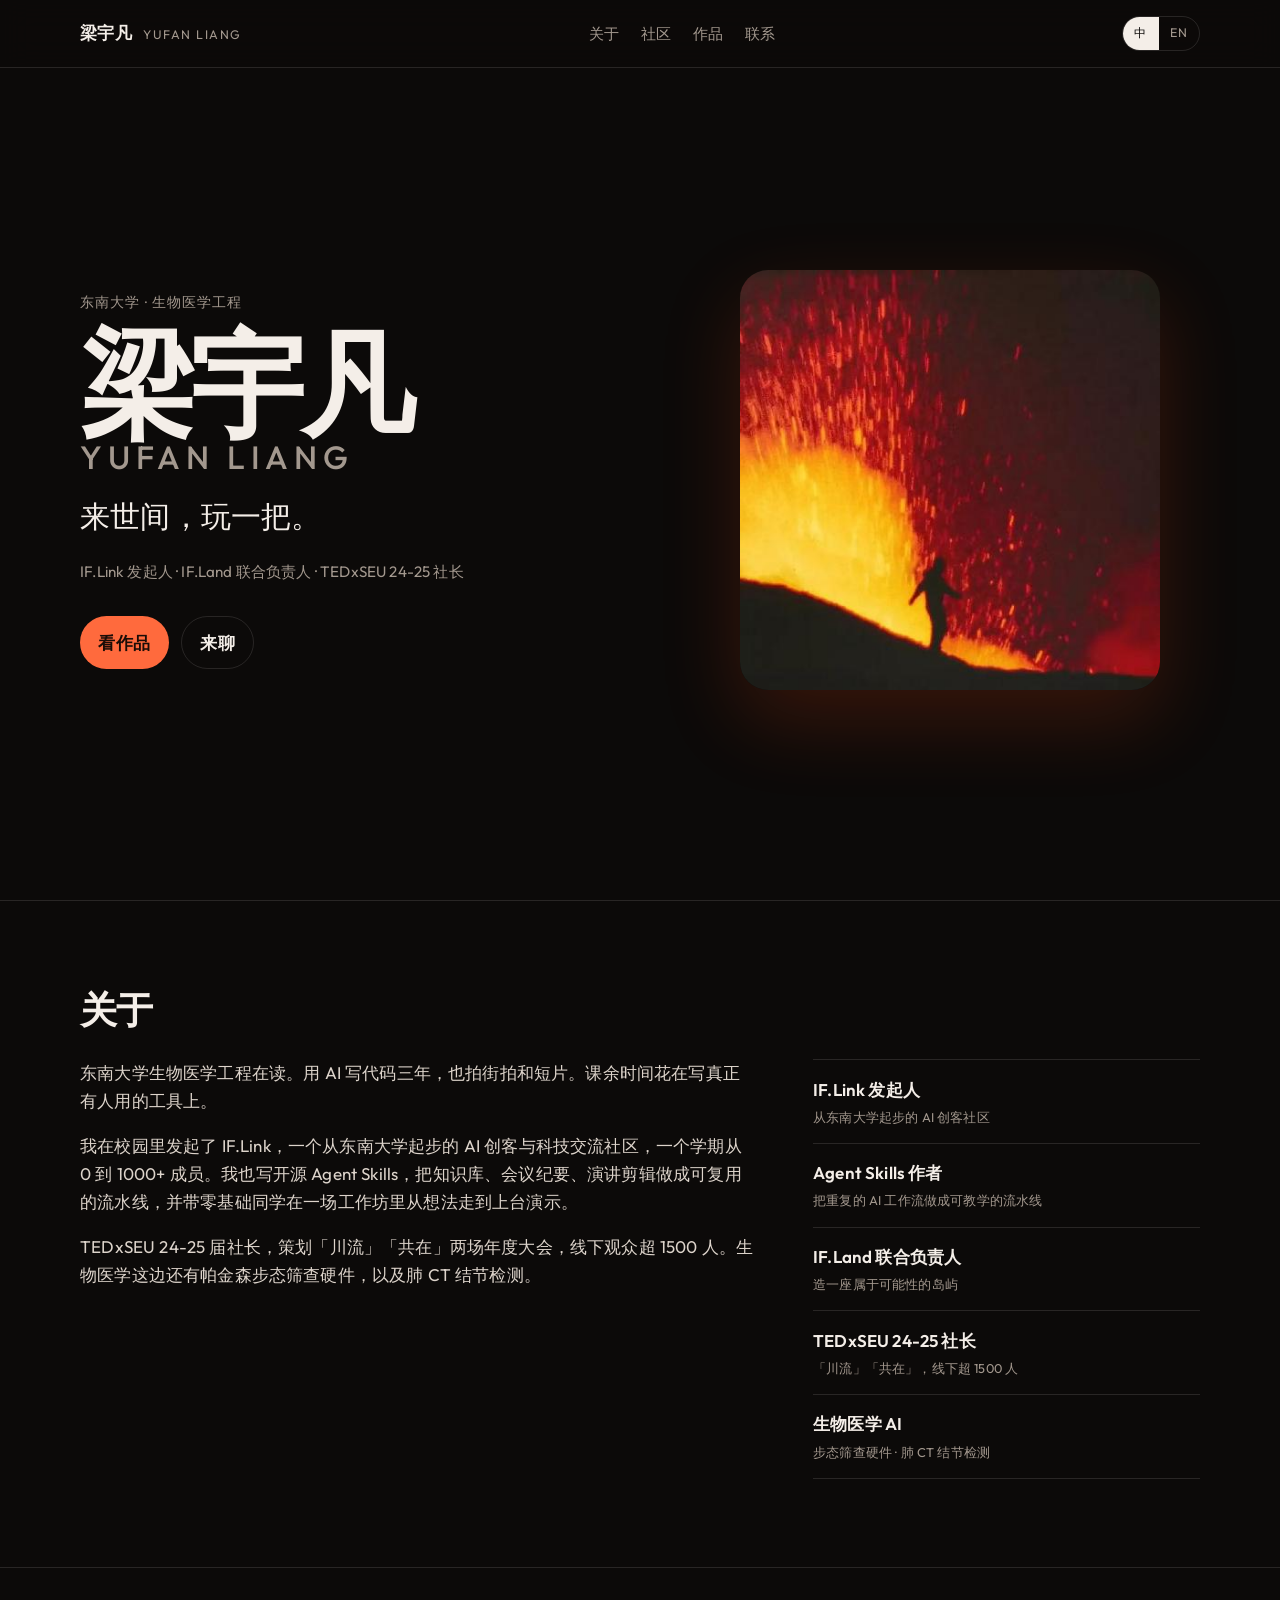
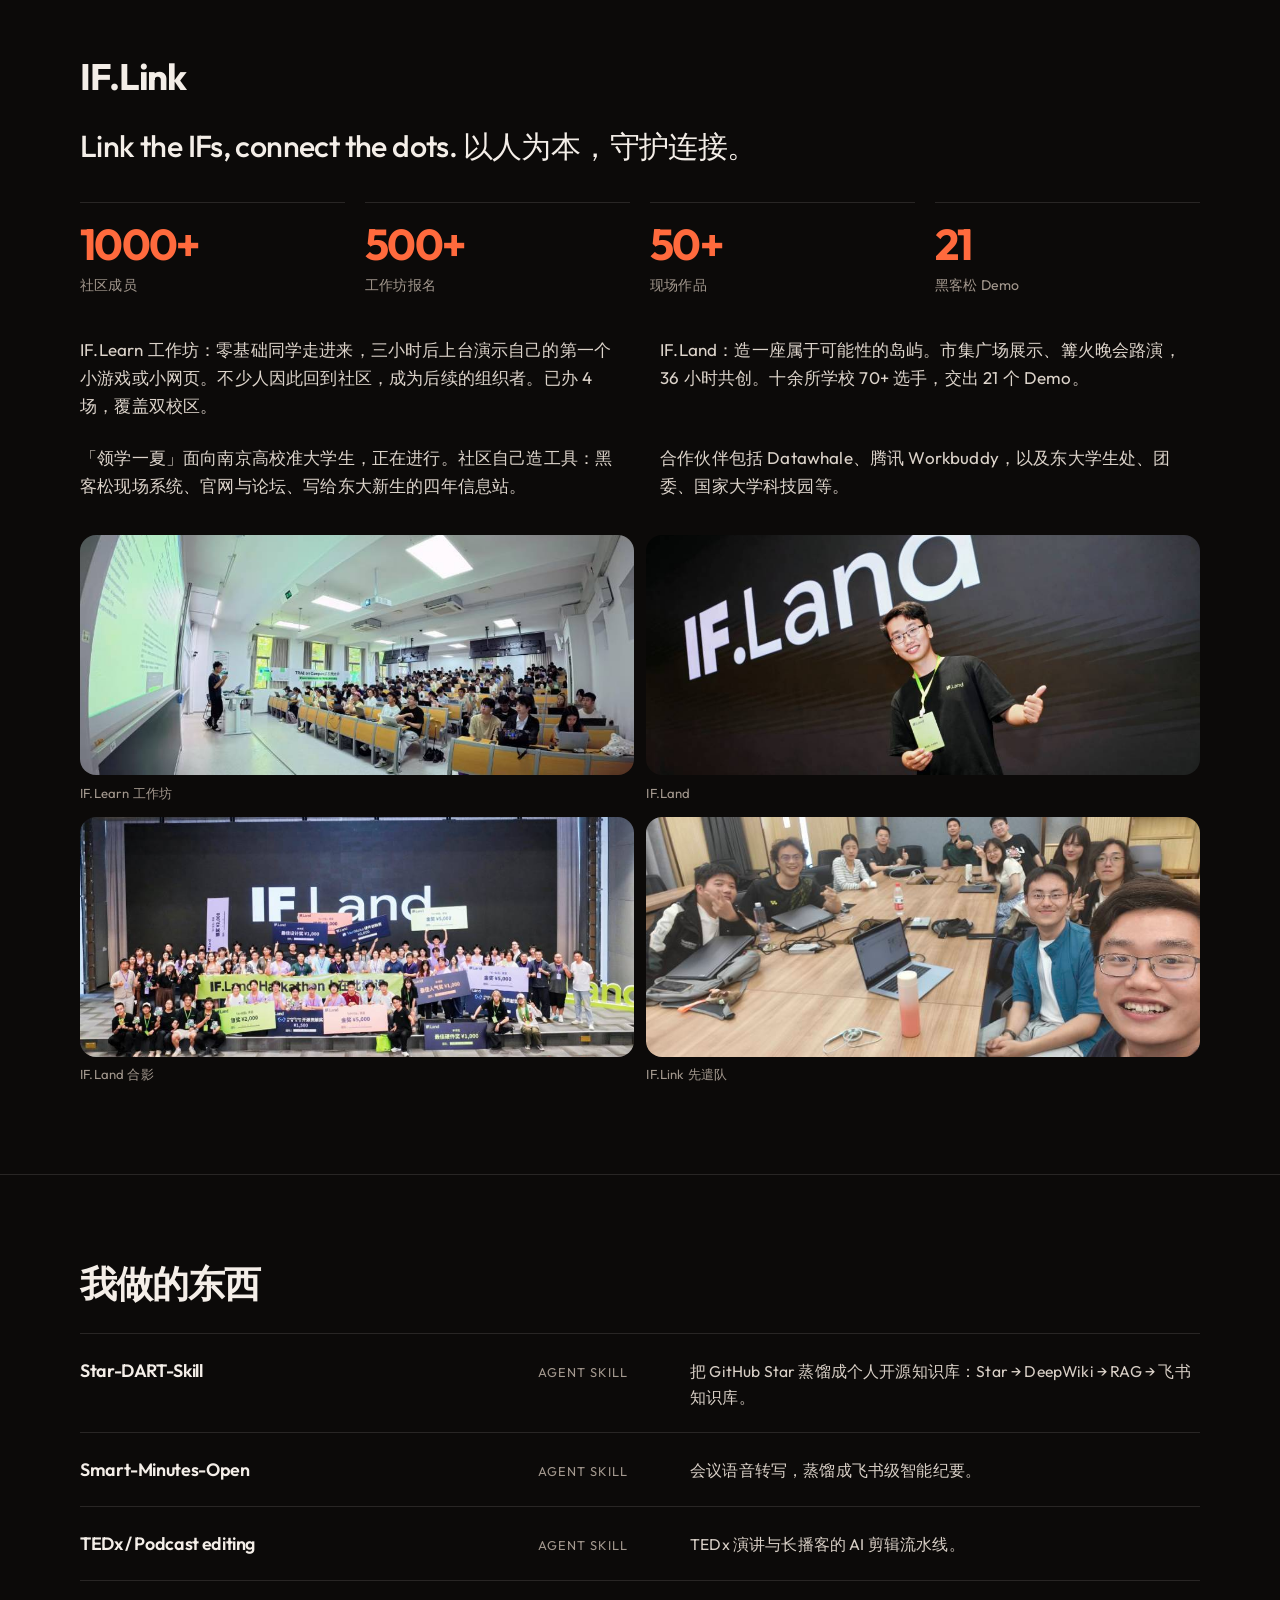
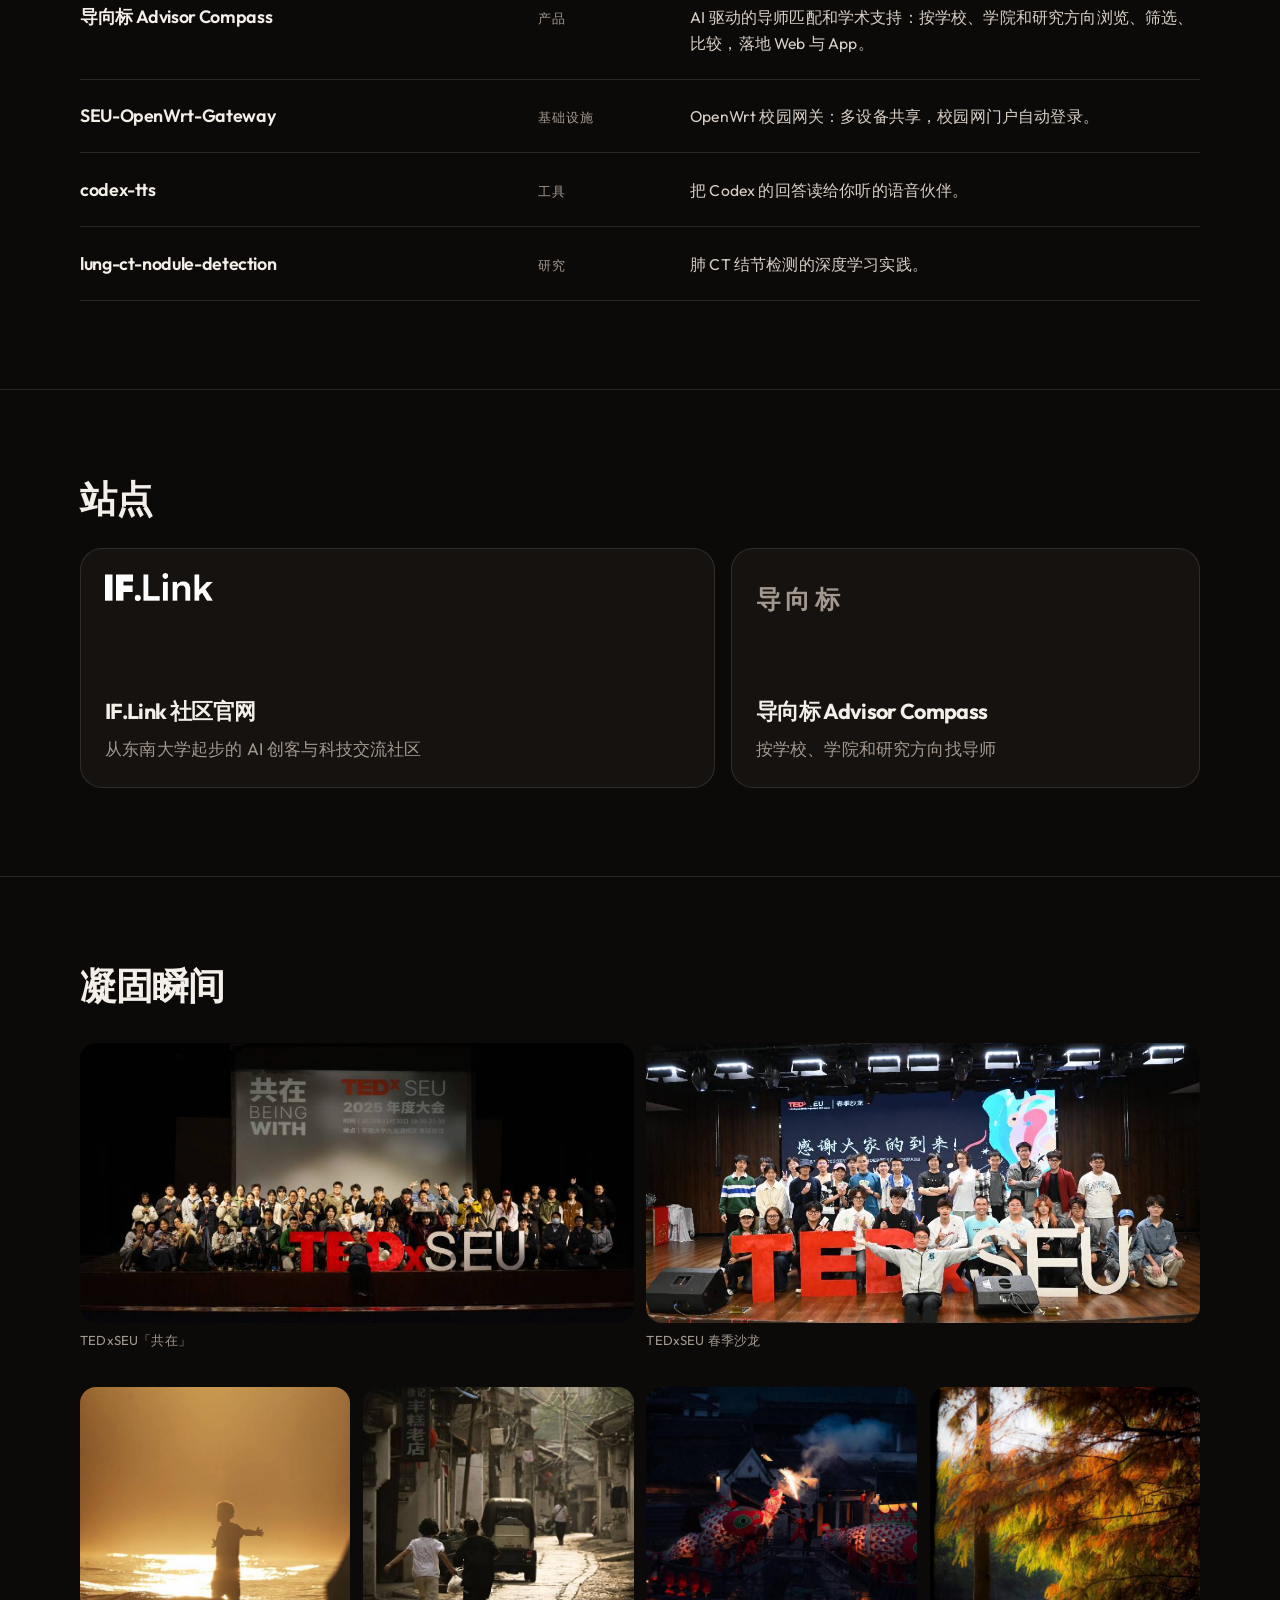
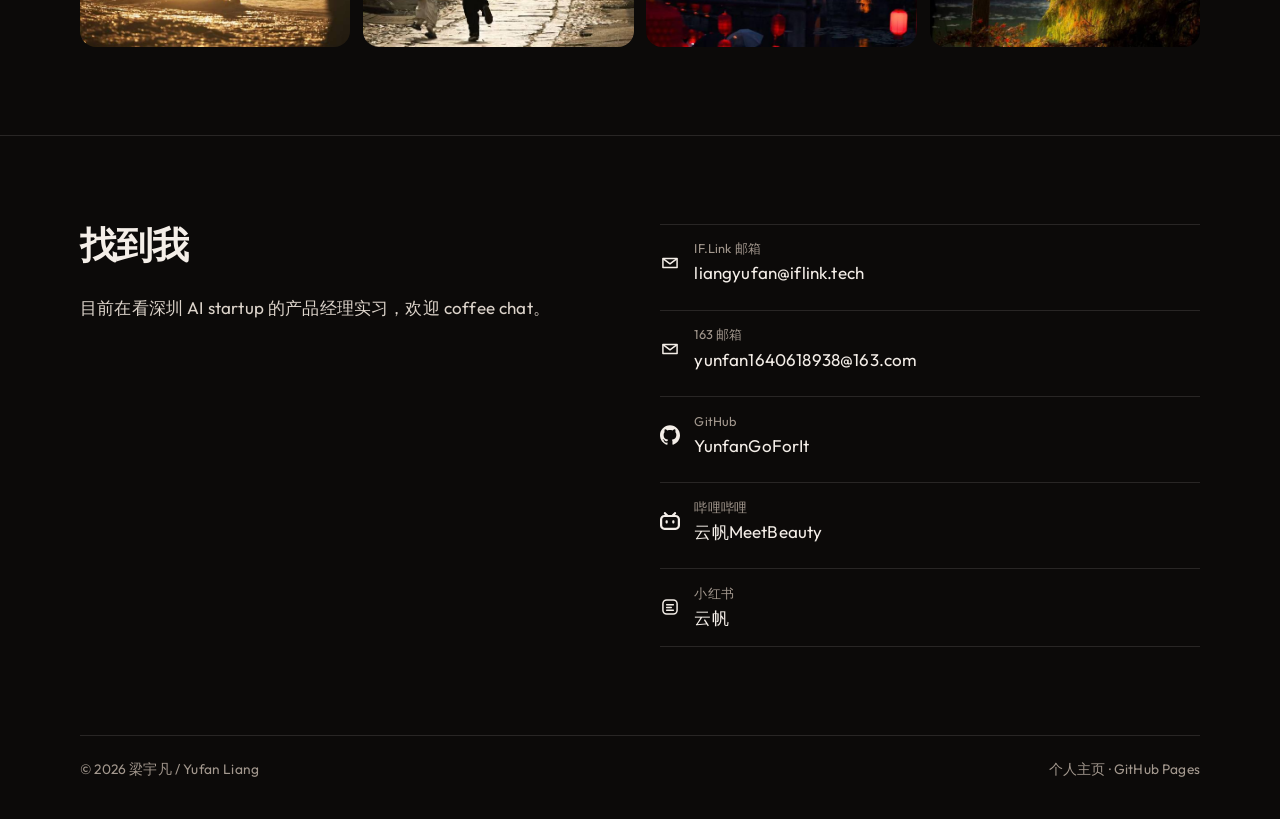
==== commit 2a0520c8: "Use a small notebook mark for Xiaohongshu instead of the wordmark." ====
--- a/index.html
+++ b/index.html
@@ -19,7 +19,7 @@
   <meta name="twitter:description" content="来世间，玩一把。">
   <link rel="preconnect" href="https://fonts.bunny.net" crossorigin>
   <link rel="stylesheet" href="https://fonts.bunny.net/css?family=noto-sans-sc:400,500,700|outfit:400,500,600,700&display=swap">
-  <link rel="stylesheet" href="./styles.css?v=4">
+  <link rel="stylesheet" href="./styles.css?v=5">
   <script type="application/ld+json">
   {
     "@context": "https://schema.org",
@@ -302,7 +302,7 @@
             </span>
           </a>
           <a href="https://www.xiaohongshu.com/user/profile/63bbf5a90000000026006f48">
-            <span class="contact-icon icon-xhs" aria-hidden="true"></span>
+            <svg class="contact-icon" width="20" height="20" viewBox="0 0 24 24" aria-hidden="true"><rect x="3.5" y="3.5" width="17" height="17" rx="4.5" fill="none" stroke="currentColor" stroke-width="1.8"/><path fill="none" stroke="currentColor" stroke-width="1.8" stroke-linecap="round" d="M8 9.2h8M8 12.5h5.5M8 15.8h8"/></svg>
             <span>
               <small data-i18n="xhsLabel">小红书</small>
               云帆
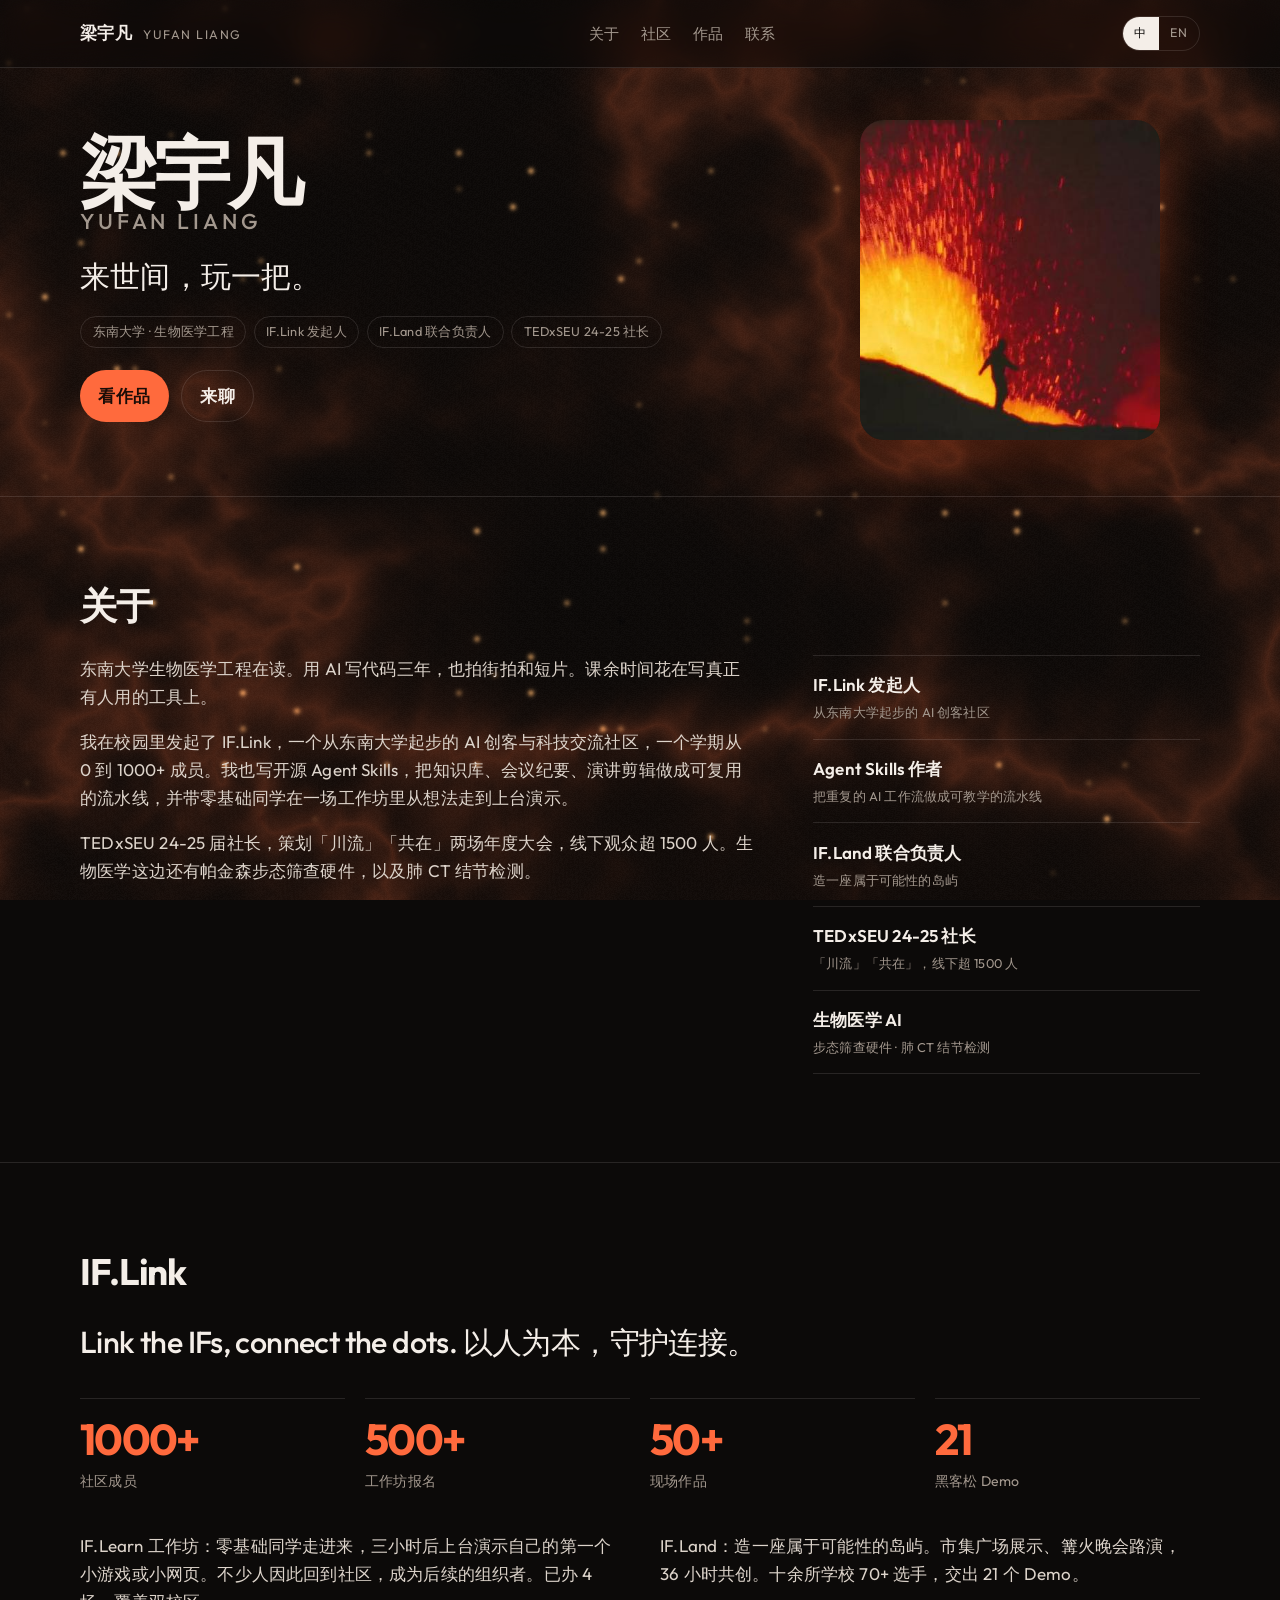
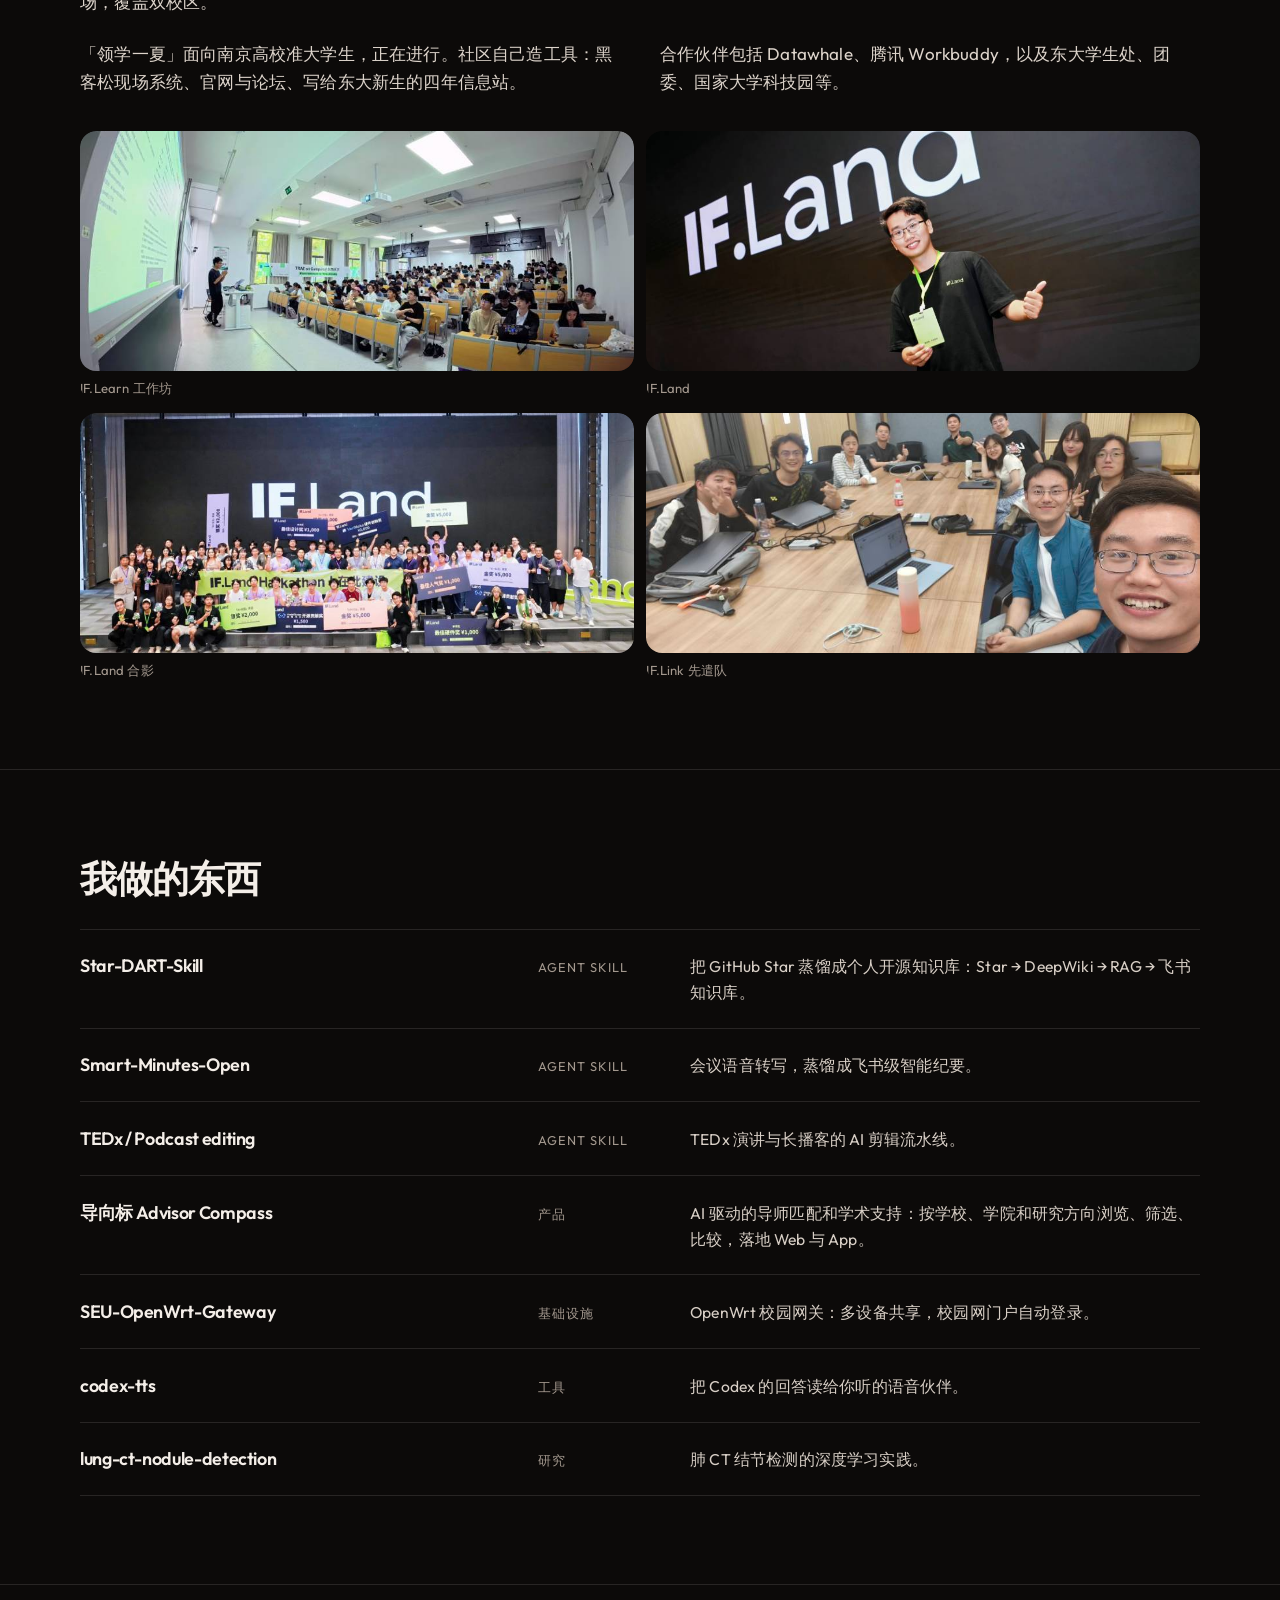
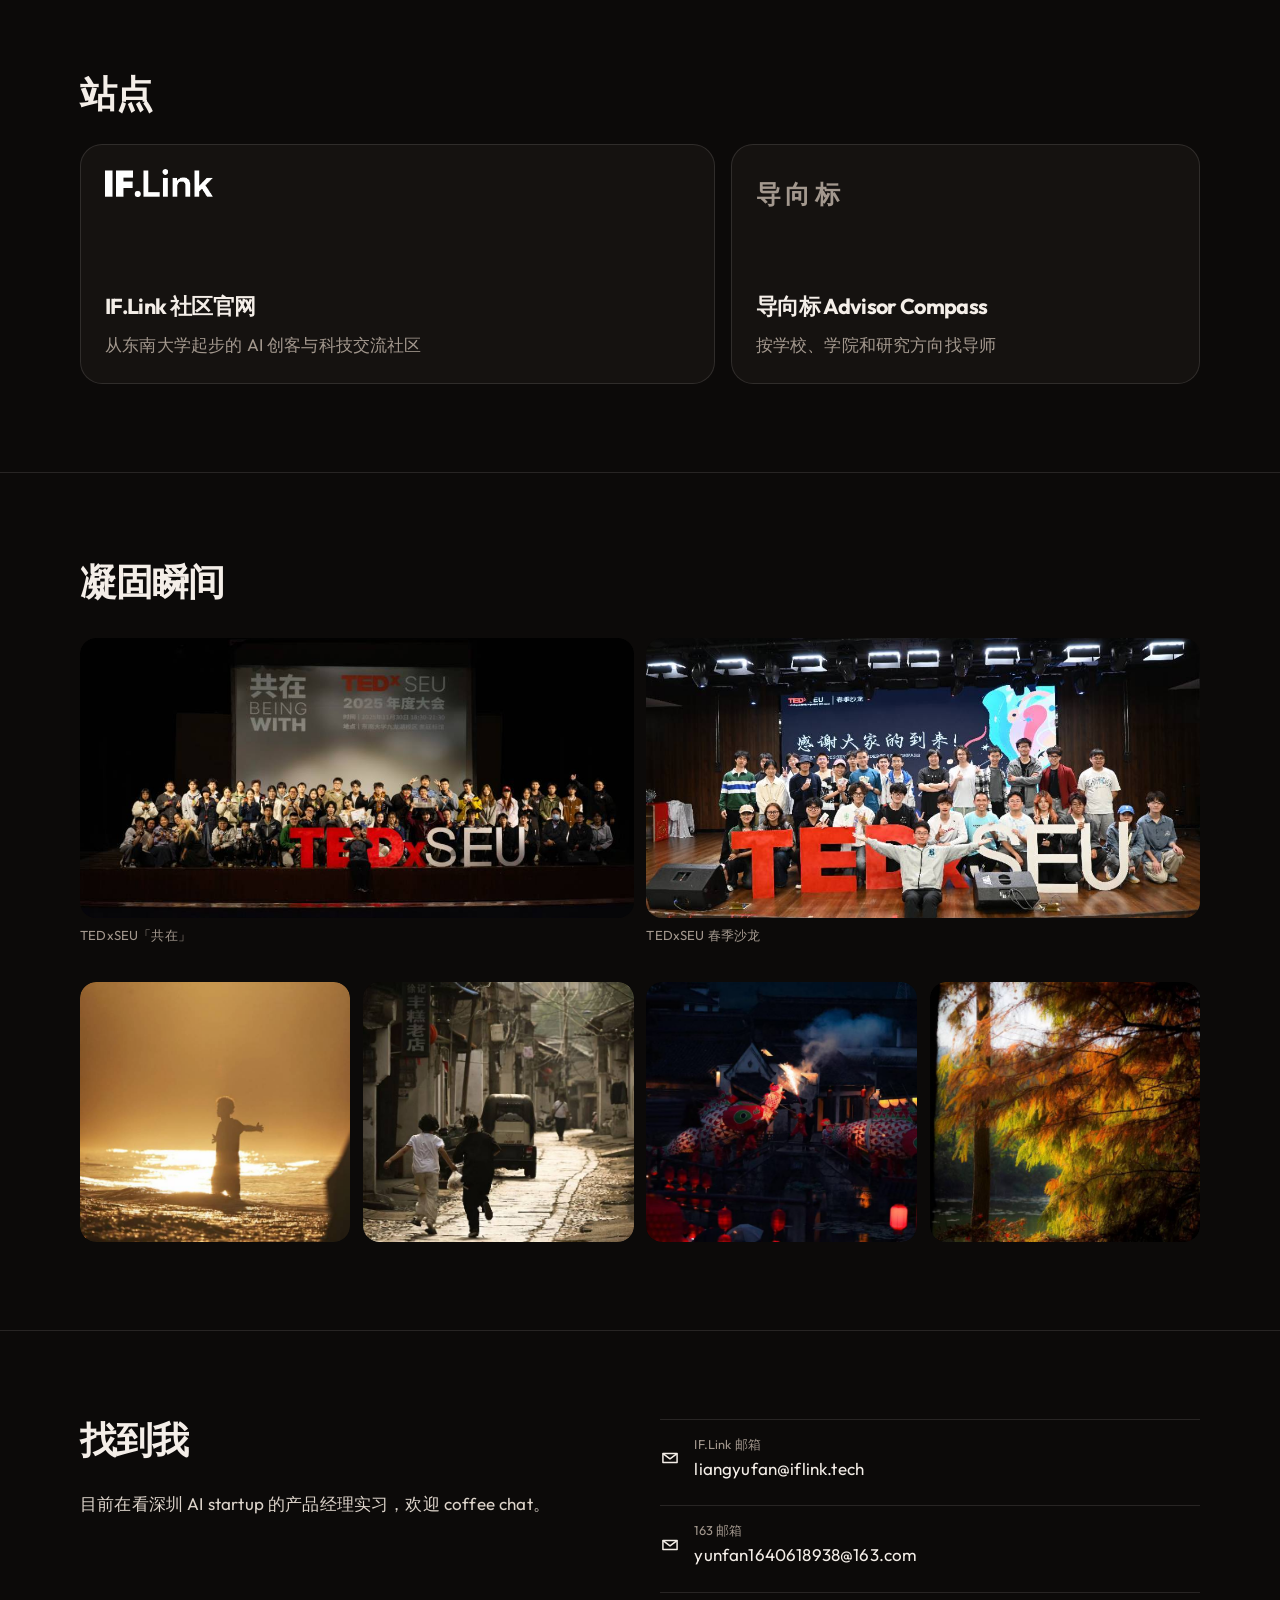
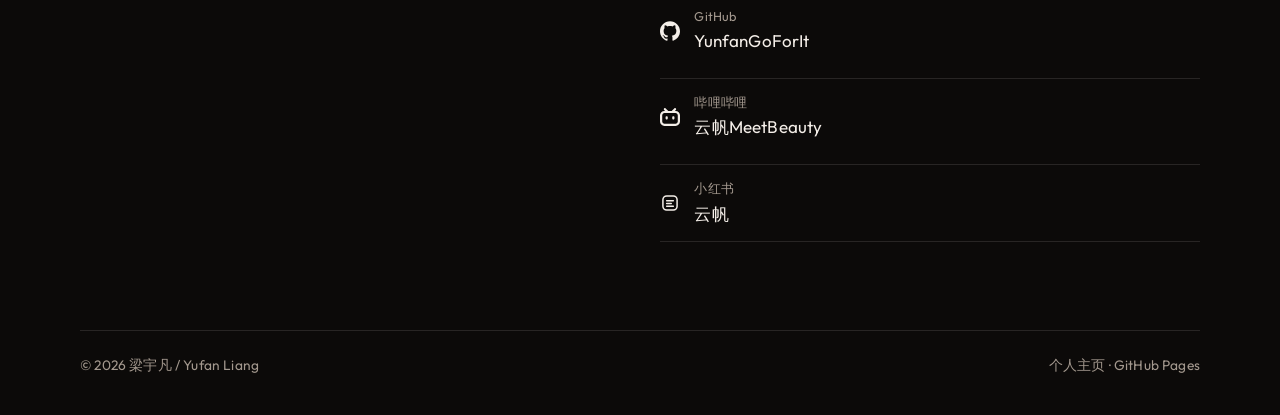
==== commit 5e858bea: "Compact hero, school as tags, ember shader, and small easter eggs." ====
--- a/index.html
+++ b/index.html
@@ -19,7 +19,7 @@
   <meta name="twitter:description" content="来世间，玩一把。">
   <link rel="preconnect" href="https://fonts.bunny.net" crossorigin>
   <link rel="stylesheet" href="https://fonts.bunny.net/css?family=noto-sans-sc:400,500,700|outfit:400,500,600,700&display=swap">
-  <link rel="stylesheet" href="./styles.css?v=5">
+  <link rel="stylesheet" href="./styles.css?v=6">
   <script type="application/ld+json">
   {
     "@context": "https://schema.org",
@@ -49,6 +49,7 @@
   </script>
 </head>
 <body>
+  <canvas id="bg-shader" class="bg-shader" aria-hidden="true"></canvas>
   <a class="skip" href="#main" data-i18n="skip">跳到正文</a>
 
   <header class="nav">
@@ -80,20 +81,24 @@
   <main id="main">
     <section class="wrap hero">
       <div class="hero-copy reveal">
-        <p class="kicker" data-i18n="kicker">东南大学 · 生物医学工程</p>
-        <h1 class="display">
+        <h1 class="display" id="hero-name">
           梁宇凡
           <em>Yufan Liang</em>
         </h1>
-        <p class="lede" data-i18n="lede">来世间，玩一把。</p>
-        <p class="hero-meta" data-i18n="meta">IF.Link 发起人 · IF.Land 联合负责人 · TEDxSEU 24-25 社长</p>
+        <p class="lede" id="hero-lede" data-i18n="lede">来世间，玩一把。</p>
+        <ul class="hero-tags">
+          <li data-i18n="tagSchool">东南大学 · 生物医学工程</li>
+          <li data-i18n="tagIflink">IF.Link 发起人</li>
+          <li data-i18n="tagIfland">IF.Land 联合负责人</li>
+          <li data-i18n="tagTedx">TEDxSEU 24-25 社长</li>
+        </ul>
         <div class="cta-row">
           <a class="btn" href="#work" data-i18n="ctaWork">看作品</a>
           <a class="btn btn-ghost" href="mailto:liangyufan@iflink.tech" data-i18n="ctaMail">来聊</a>
         </div>
       </div>
-      <figure class="hero-media reveal">
-        <img src="./assets/avatar.jpg" width="420" height="420" alt="火山前的剪影：一个人向火光走去">
+      <figure class="hero-media reveal" id="hero-photo">
+        <img src="./assets/avatar.jpg" width="320" height="320" alt="火山前的剪影：一个人向火光走去">
       </figure>
     </section>
 
@@ -137,10 +142,10 @@
         <h2 data-i18n="communityTitle">IF.Link</h2>
         <p class="quote" data-i18n="quote">Link the IFs, connect the dots. 以人为本，守护连接。</p>
         <div class="stats">
-          <div class="stat"><b>1000+</b><span data-i18n="s1">社区成员</span></div>
-          <div class="stat"><b>500+</b><span data-i18n="s2">工作坊报名</span></div>
-          <div class="stat"><b>50+</b><span data-i18n="s3">现场作品</span></div>
-          <div class="stat"><b>21</b><span data-i18n="s4">黑客松 Demo</span></div>
+          <div class="stat"><b data-count="1000" data-suffix="+">1000+</b><span data-i18n="s1">社区成员</span></div>
+          <div class="stat"><b data-count="500" data-suffix="+">500+</b><span data-i18n="s2">工作坊报名</span></div>
+          <div class="stat"><b data-count="50" data-suffix="+">50+</b><span data-i18n="s3">现场作品</span></div>
+          <div class="stat"><b data-count="21" data-suffix="">21</b><span data-i18n="s4">黑客松 Demo</span></div>
         </div>
         <div class="community-notes">
           <p data-i18n="cNote1">IF.Learn 工作坊：零基础同学走进来，三小时后上台演示自己的第一个小游戏或小网页。不少人因此回到社区，成为后续的组织者。已办 4 场，覆盖双校区。</p>
@@ -318,6 +323,8 @@
     <span data-i18n="footerNote">个人主页 · GitHub Pages</span>
   </footer>
 
+  <div class="egg-toast" id="egg-toast" hidden></div>
+  <script src="./shader.js"></script>
   <script src="./app.js"></script>
 </body>
 </html>
--- a/styles.css
+++ b/styles.css
@@ -32,6 +32,32 @@
   line-height: 1.65;
   letter-spacing: 0.01em;
   text-rendering: optimizeLegibility;
+  position: relative;
+}
+
+.bg-shader {
+  position: fixed;
+  inset: 0;
+  z-index: 0;
+  width: 100%;
+  height: 100%;
+  pointer-events: none;
+  display: block;
+}
+
+html.no-shader .bg-shader {
+  display: none;
+}
+
+html.no-shader body {
+  background:
+    radial-gradient(900px 500px at 78% 8%, rgba(255, 90, 30, 0.14), transparent 55%),
+    var(--bg);
+}
+
+main {
+  position: relative;
+  z-index: 1;
 }
 
 img {
@@ -85,7 +111,7 @@
   z-index: 40;
   height: var(--nav-h);
   border-bottom: 1px solid var(--line);
-  background: rgba(12, 10, 9, 0.84);
+  background: rgba(12, 10, 9, 0.58);
   backdrop-filter: blur(16px) saturate(140%);
   -webkit-backdrop-filter: blur(16px) saturate(140%);
 }
@@ -200,26 +226,19 @@
 
 .hero {
   display: grid;
-  grid-template-columns: 1.15fr 0.85fr;
-  gap: 3rem;
+  grid-template-columns: 1.2fr 0.8fr;
+  gap: 2.2rem;
   align-items: center;
-  min-height: calc(100dvh - var(--nav-h));
-  padding: 3rem 0 3.5rem;
-}
-
-.kicker {
-  margin: 0 0 1.1rem;
-  color: var(--muted);
-  font-size: 0.86rem;
-  letter-spacing: 0.08em;
+  padding: 2.2rem 0 2.4rem;
 }
 
 .display {
   margin: 0;
-  font-size: clamp(3.4rem, 9vw, 7.4rem);
+  font-size: clamp(2.5rem, 6vw, 4.8rem);
   font-weight: 700;
   line-height: 0.92;
   letter-spacing: -0.045em;
+  cursor: default;
 }
 
 .display em {
@@ -241,17 +260,29 @@
   font-weight: 500;
 }
 
-.hero-meta {
-  margin: 1.35rem 0 0;
-  color: var(--muted);
-  font-size: 0.95rem;
+.hero-tags {
+  display: flex;
+  flex-wrap: wrap;
+  gap: 0.45rem;
+  margin: 1.15rem 0 0;
+  padding: 0;
+  list-style: none;
+}
+
+.hero-tags li {
+  padding: 0.28rem 0.72rem;
+  border: 1px solid var(--line);
+  border-radius: 999px;
+  color: var(--muted);
+  font-size: 0.8rem;
+  letter-spacing: 0.02em;
 }
 
 .cta-row {
   display: flex;
   flex-wrap: wrap;
   gap: 0.75rem;
-  margin-top: 2rem;
+  margin-top: 1.4rem;
 }
 
 .btn {
@@ -293,15 +324,26 @@
 .hero-media {
   position: relative;
   justify-self: end;
-  width: min(100%, 420px);
+  width: min(100%, 300px);
+  cursor: pointer;
 }
 
 .hero-media img {
   width: 100%;
   aspect-ratio: 1;
   object-fit: cover;
-  border-radius: 28px;
-  box-shadow: 0 30px 80px rgba(255, 80, 20, 0.18);
+  border-radius: 24px;
+  box-shadow: 0 24px 60px rgba(255, 80, 20, 0.18);
+  transition: transform 0.5s var(--ease), box-shadow 0.5s var(--ease);
+}
+
+.hero-media:hover img {
+  transform: scale(1.03);
+}
+
+.hero-media.is-erupt img {
+  transform: scale(1.06);
+  box-shadow: 0 8px 80px rgba(255, 90, 30, 0.55);
 }
 
 .hero-media figcaption {
@@ -415,6 +457,8 @@
 
 .shots figure {
   margin: 0;
+  overflow: hidden;
+  border-radius: 16px;
 }
 
 .shots img {
@@ -422,6 +466,11 @@
   height: 240px;
   object-fit: cover;
   border-radius: 16px;
+  transition: transform 0.5s var(--ease);
+}
+
+.shots figure:hover img {
+  transform: scale(1.035);
 }
 
 .shots figcaption {
@@ -481,9 +530,17 @@
   font-size: 0.98rem;
 }
 
+.work {
+  transition: transform 0.25s var(--ease);
+}
+
 .work:hover h3,
 .work:hover .kind {
   color: var(--accent);
+}
+
+.work:hover {
+  transform: translateX(6px);
 }
 
 .sites {
@@ -618,6 +675,30 @@
   justify-content: space-between;
   gap: 1rem;
   flex-wrap: wrap;
+  position: relative;
+  z-index: 1;
+}
+
+.egg-toast {
+  position: fixed;
+  left: 50%;
+  bottom: 1.6rem;
+  z-index: 50;
+  transform: translateX(-50%) translateY(12px);
+  padding: 0.7rem 1.05rem;
+  border: 1px solid var(--line);
+  border-radius: 999px;
+  background: rgba(18, 14, 12, 0.92);
+  color: var(--ink);
+  font-size: 0.92rem;
+  opacity: 0;
+  pointer-events: none;
+  transition: opacity 0.35s var(--ease), transform 0.35s var(--ease);
+}
+
+.egg-toast.is-on {
+  opacity: 1;
+  transform: translateX(-50%) translateY(0);
 }
 
 .reveal {
@@ -650,9 +731,8 @@
   }
 
   .hero {
-    min-height: auto;
-    padding-top: 2.4rem;
-    gap: 2rem;
+    padding-top: 1.6rem;
+    gap: 1.6rem;
   }
 
   .hero-media {
@@ -728,10 +808,13 @@
 
 @media (prefers-reduced-motion: reduce) {
   html { scroll-behavior: auto; }
+  .bg-shader { display: none; }
   .reveal,
   .btn,
   .site,
-  .work {
+  .work,
+  .shots img,
+  .hero-media img {
     animation: none !important;
     transition: none !important;
     opacity: 1;
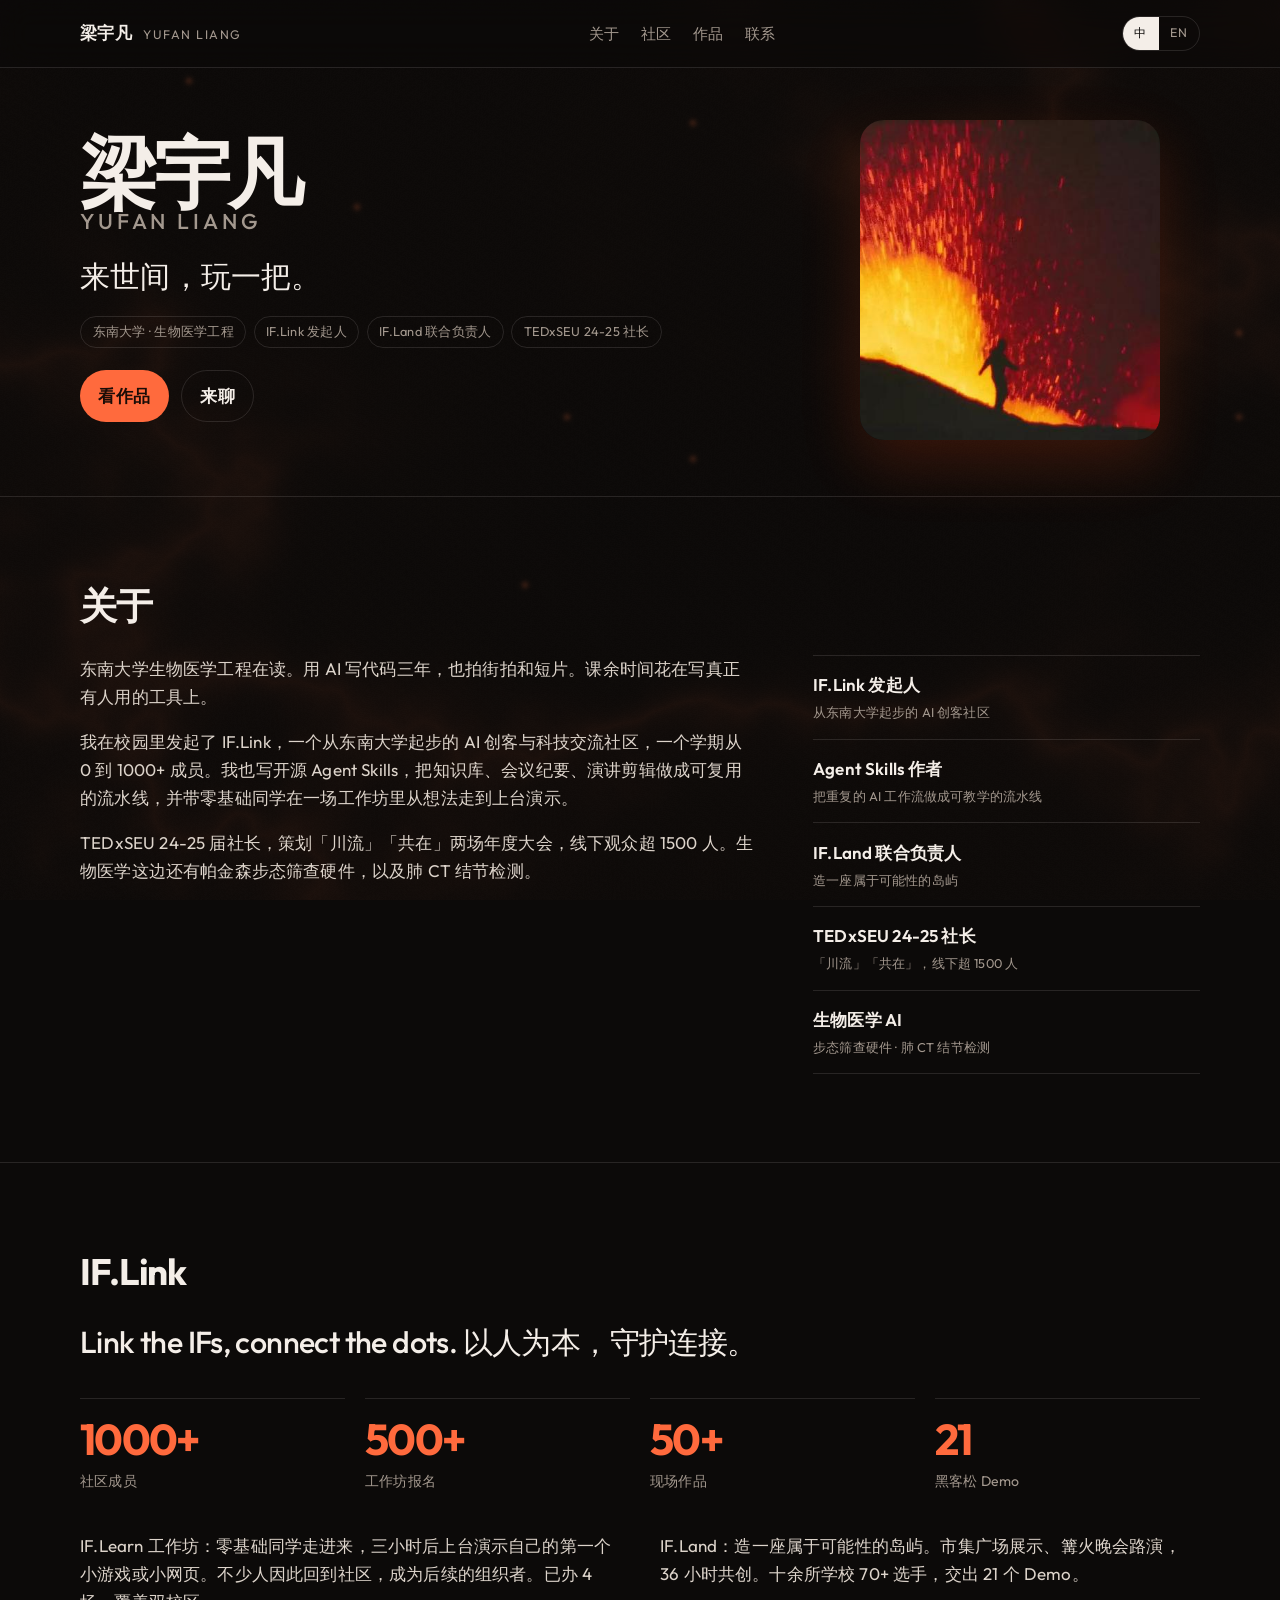
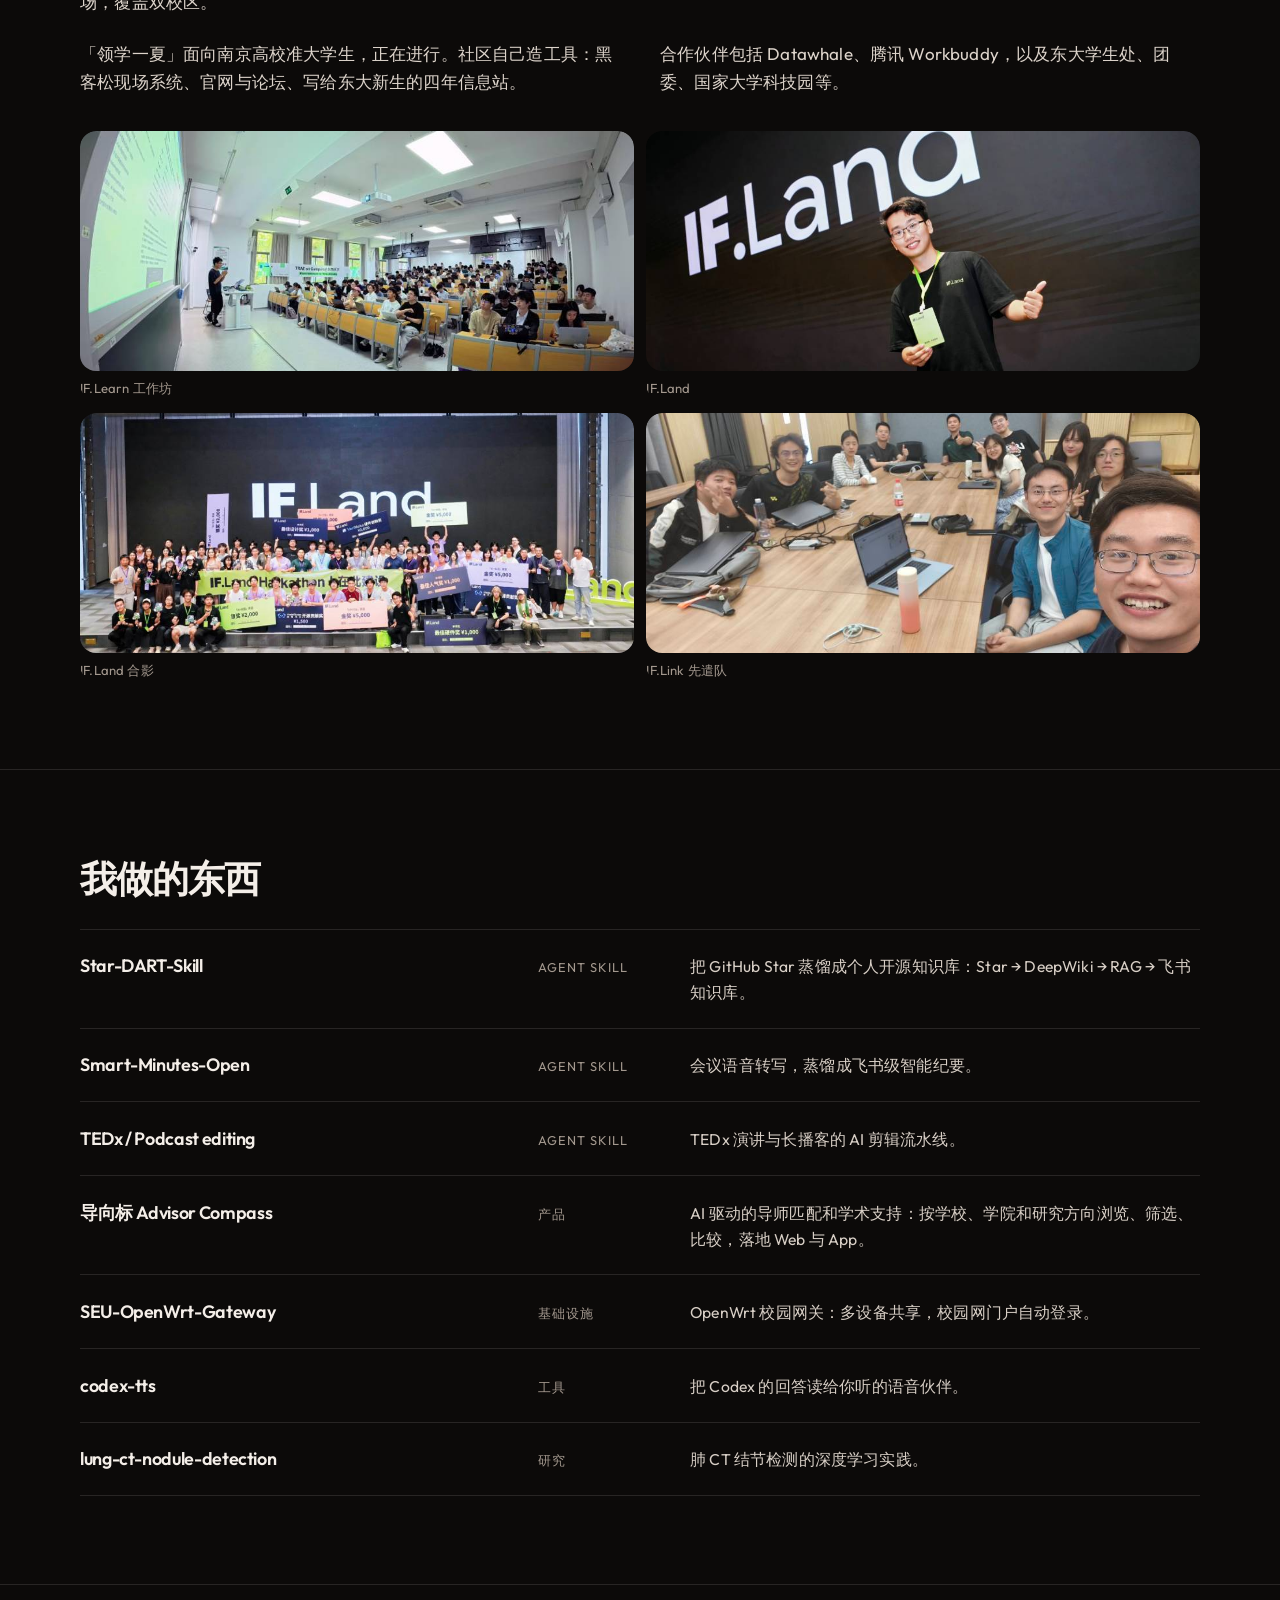
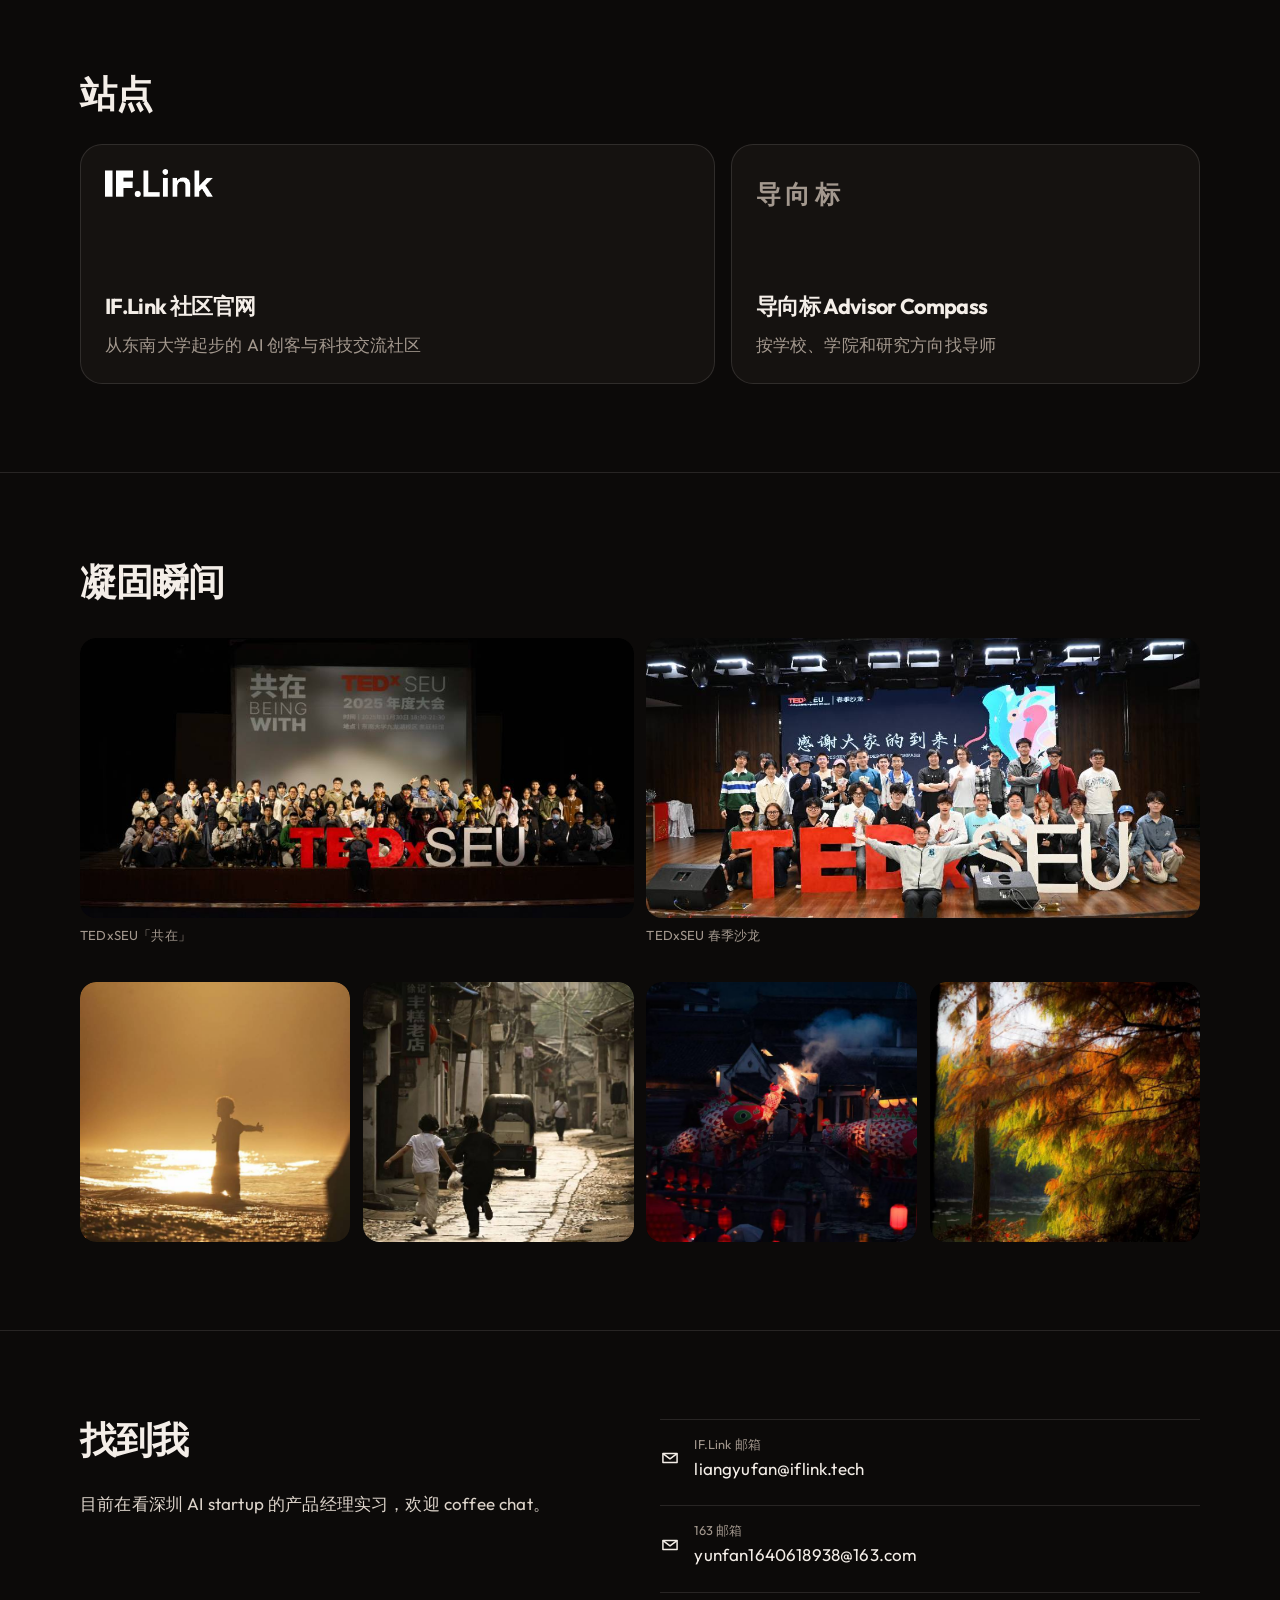
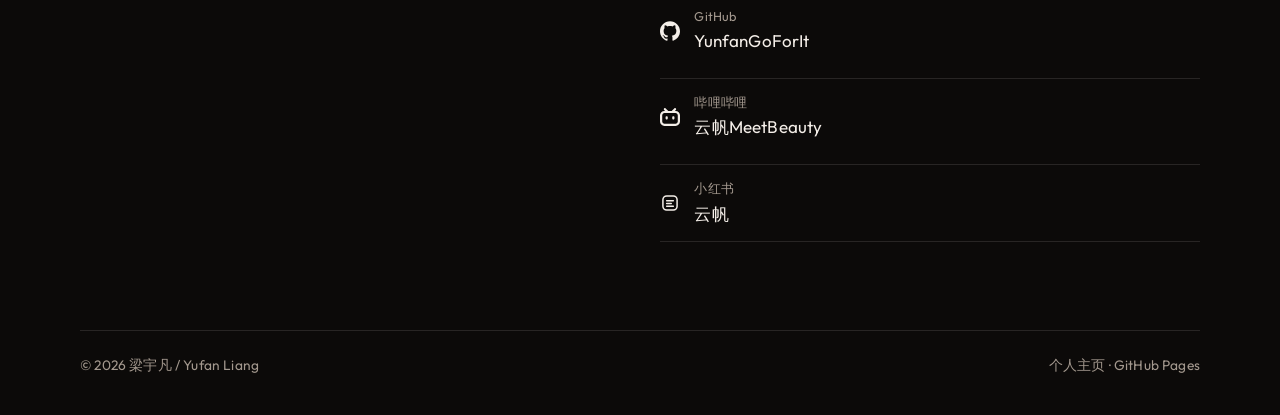
==== commit cc02530b: "Calm the ember shader and add SEO plus llms.txt." ====
--- a/index.html
+++ b/index.html
@@ -3,47 +3,130 @@
 <head>
   <meta charset="utf-8">
   <meta name="viewport" content="width=device-width, initial-scale=1">
-  <title>梁宇凡 · Yufan Liang</title>
-  <meta name="description" content="梁宇凡 / Yufan Liang。来世间，玩一把。东南大学生医工在读，IF.Link 发起人，IF.Land 联合负责人，TEDxSEU 24-25 社长。">
+  <title>梁宇凡 Yufan Liang · IF.Link 发起人 | 东南大学生物医学工程</title>
+  <meta name="description" content="梁宇凡（Yufan Liang，云帆），南京东南大学生物医学工程在读。IF.Link 发起人、IF.Land 联合负责人、TEDxSEU 24-25 社长。做开源 Agent Skills、导师匹配产品导向标，以及 AI 创客社区。">
+  <meta name="author" content="梁宇凡">
+  <meta name="robots" content="index, follow, max-image-preview:large, max-snippet:-1">
+  <meta name="keywords" content="梁宇凡, Yufan Liang, 云帆, IF.Link, IF.Land, 东南大学, 生物医学工程, TEDxSEU, Agent Skills, 导向标, 南京, YunfanGoForIt">
   <meta name="theme-color" content="#0c0a09">
+  <meta name="geo.region" content="CN-JS">
+  <meta name="geo.placename" content="Nanjing">
+  <meta name="geo.position" content="32.05838;118.79647">
+  <meta name="ICBM" content="32.05838, 118.79647">
   <link rel="canonical" href="https://yunfangoforit.github.io/">
+  <link rel="alternate" type="text/plain" title="LLM instructions" href="https://yunfangoforit.github.io/llms.txt">
+  <link rel="alternate" hreflang="zh-CN" href="https://yunfangoforit.github.io/">
+  <link rel="alternate" hreflang="en" href="https://yunfangoforit.github.io/">
+  <link rel="alternate" hreflang="x-default" href="https://yunfangoforit.github.io/">
+  <link rel="me" href="https://github.com/YunfanGoForIt">
+  <link rel="me" href="mailto:liangyufan@iflink.tech">
   <link rel="icon" href="./favicon.svg" type="image/svg+xml">
   <link rel="apple-touch-icon" href="./assets/avatar.jpg">
-  <meta property="og:type" content="website">
-  <meta property="og:title" content="梁宇凡 · Yufan Liang">
-  <meta property="og:description" content="来世间，玩一把。">
+  <meta property="og:type" content="profile">
+  <meta property="og:locale" content="zh_CN">
+  <meta property="og:locale:alternate" content="en_US">
+  <meta property="og:site_name" content="梁宇凡 Yufan Liang">
+  <meta property="og:title" content="梁宇凡 Yufan Liang · IF.Link 发起人">
+  <meta property="og:description" content="东南大学生物医学工程在读。IF.Link 发起人，IF.Land 联合负责人，TEDxSEU 24-25 社长。来世间，玩一把。">
   <meta property="og:url" content="https://yunfangoforit.github.io/">
   <meta property="og:image" content="https://yunfangoforit.github.io/assets/avatar.jpg">
+  <meta property="og:image:alt" content="梁宇凡的头像：火山前向火光走去的剪影">
+  <meta property="profile:first_name" content="宇凡">
+  <meta property="profile:last_name" content="梁">
+  <meta property="profile:username" content="YunfanGoForIt">
   <meta name="twitter:card" content="summary">
-  <meta name="twitter:title" content="梁宇凡 · Yufan Liang">
-  <meta name="twitter:description" content="来世间，玩一把。">
+  <meta name="twitter:title" content="梁宇凡 Yufan Liang · IF.Link 发起人">
+  <meta name="twitter:description" content="东南大学生物医学工程在读。IF.Link 发起人，IF.Land 联合负责人，TEDxSEU 24-25 社长。">
+  <meta name="twitter:image" content="https://yunfangoforit.github.io/assets/avatar.jpg">
   <link rel="preconnect" href="https://fonts.bunny.net" crossorigin>
   <link rel="stylesheet" href="https://fonts.bunny.net/css?family=noto-sans-sc:400,500,700|outfit:400,500,600,700&display=swap">
-  <link rel="stylesheet" href="./styles.css?v=6">
+  <link rel="stylesheet" href="./styles.css?v=7">
   <script type="application/ld+json">
   {
     "@context": "https://schema.org",
-    "@type": "Person",
-    "name": "梁宇凡",
-    "alternateName": "Yufan Liang",
-    "url": "https://yunfangoforit.github.io/",
-    "image": "https://yunfangoforit.github.io/assets/avatar.jpg",
-    "email": [
-      "mailto:liangyufan@iflink.tech",
-      "mailto:yunfan1640618938@163.com"
-    ],
-    "affiliation": {
-      "@type": "CollegeOrUniversity",
-      "name": "Southeast University"
-    },
-    "jobTitle": "Founder of IF.Link",
-    "description": "东南大学生医工在读，IF.Link 发起人，IF.Land 联合负责人，TEDxSEU 24-25 社长。",
-    "sameAs": [
-      "https://github.com/YunfanGoForIt",
-      "https://iflink.tech",
-      "https://daoxiangbiao.cn",
-      "https://space.bilibili.com/152159038",
-      "https://www.xiaohongshu.com/user/profile/63bbf5a90000000026006f48"
+    "@graph": [
+      {
+        "@type": "ProfilePage",
+        "@id": "https://yunfangoforit.github.io/#page",
+        "url": "https://yunfangoforit.github.io/",
+        "name": "梁宇凡 Yufan Liang",
+        "inLanguage": ["zh-CN", "en"],
+        "isPartOf": { "@id": "https://yunfangoforit.github.io/#website" },
+        "about": { "@id": "https://yunfangoforit.github.io/#person" },
+        "mainEntity": { "@id": "https://yunfangoforit.github.io/#person" },
+        "dateModified": "2026-09-03"
+      },
+      {
+        "@type": "WebSite",
+        "@id": "https://yunfangoforit.github.io/#website",
+        "url": "https://yunfangoforit.github.io/",
+        "name": "梁宇凡 Yufan Liang",
+        "inLanguage": ["zh-CN", "en"],
+        "publisher": { "@id": "https://yunfangoforit.github.io/#person" }
+      },
+      {
+        "@type": "Person",
+        "@id": "https://yunfangoforit.github.io/#person",
+        "name": "梁宇凡",
+        "alternateName": ["Yufan Liang", "云帆", "YunfanGoForIt"],
+        "url": "https://yunfangoforit.github.io/",
+        "image": "https://yunfangoforit.github.io/assets/avatar.jpg",
+        "email": ["liangyufan@iflink.tech", "yunfan1640618938@163.com"],
+        "jobTitle": "IF.Link 发起人",
+        "description": "南京东南大学生物医学工程在读。IF.Link 发起人，IF.Land 联合负责人，TEDxSEU 24-25 届社长。开源 Agent Skills 作者。",
+        "nationality": { "@type": "Country", "name": "China" },
+        "homeLocation": {
+          "@type": "Place",
+          "name": "南京",
+          "address": {
+            "@type": "PostalAddress",
+            "addressLocality": "南京",
+            "addressRegion": "江苏",
+            "addressCountry": "CN"
+          }
+        },
+        "alumniOf": {
+          "@type": "CollegeOrUniversity",
+          "name": "东南大学",
+          "alternateName": "Southeast University",
+          "url": "https://www.seu.edu.cn/"
+        },
+        "affiliation": { "@id": "https://yunfangoforit.github.io/#iflink" },
+        "knowsAbout": [
+          "Agent Skills",
+          "AI community",
+          "hackathon",
+          "生物医学工程",
+          "导师匹配",
+          "street photography"
+        ],
+        "sameAs": [
+          "https://github.com/YunfanGoForIt",
+          "https://iflink.tech",
+          "https://daoxiangbiao.cn",
+          "https://space.bilibili.com/152159038",
+          "https://www.xiaohongshu.com/user/profile/63bbf5a90000000026006f48",
+          "https://bonjour.bio/96th1u"
+        ]
+      },
+      {
+        "@type": "Organization",
+        "@id": "https://yunfangoforit.github.io/#iflink",
+        "name": "IF.Link",
+        "url": "https://iflink.tech",
+        "description": "从东南大学起步的 AI 创客与科技交流社区。",
+        "founder": { "@id": "https://yunfangoforit.github.io/#person" },
+        "location": {
+          "@type": "Place",
+          "name": "南京",
+          "address": {
+            "@type": "PostalAddress",
+            "addressLocality": "南京",
+            "addressRegion": "江苏",
+            "addressCountry": "CN"
+          }
+        }
+      }
     ]
   }
   </script>
@@ -98,7 +181,7 @@
         </div>
       </div>
       <figure class="hero-media reveal" id="hero-photo">
-        <img src="./assets/avatar.jpg" width="320" height="320" alt="火山前的剪影：一个人向火光走去">
+        <img src="./assets/avatar.jpg" width="320" height="320" alt="梁宇凡的头像：火山前向火光走去的剪影">
       </figure>
     </section>
 
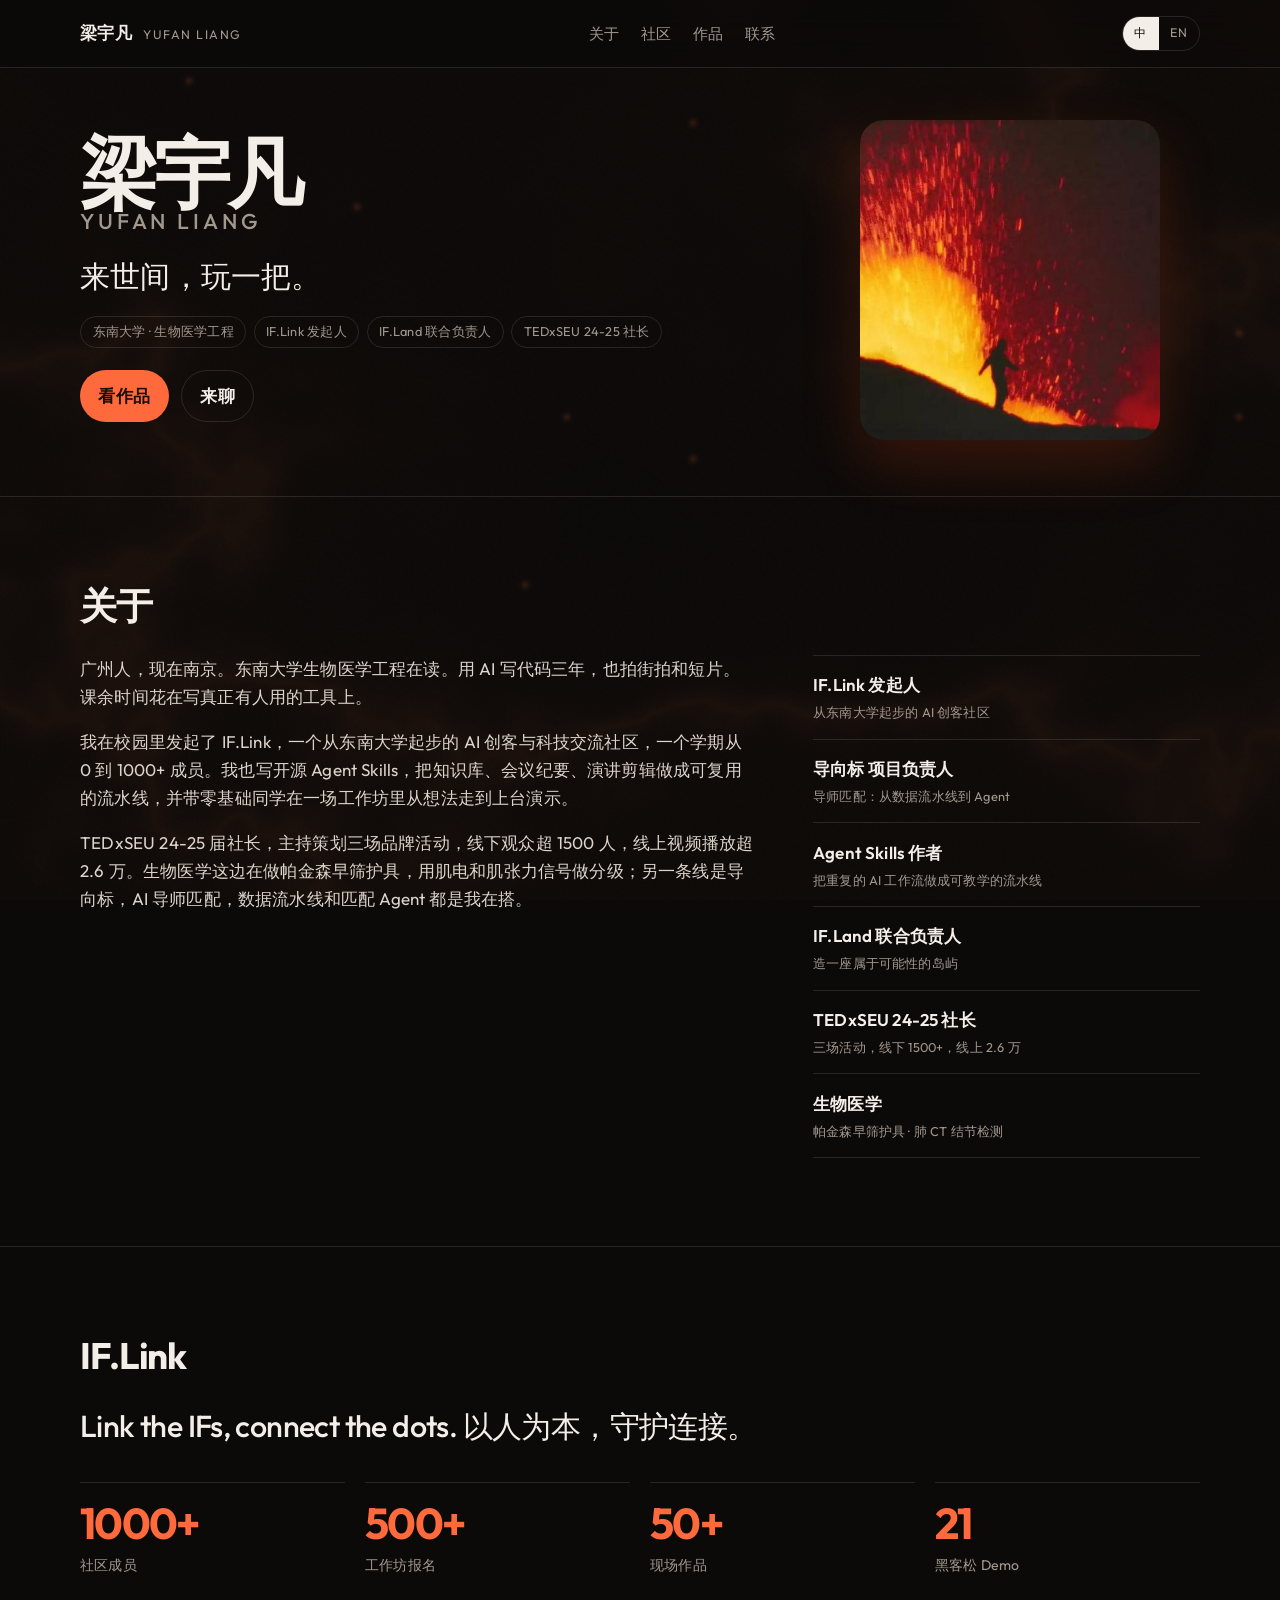
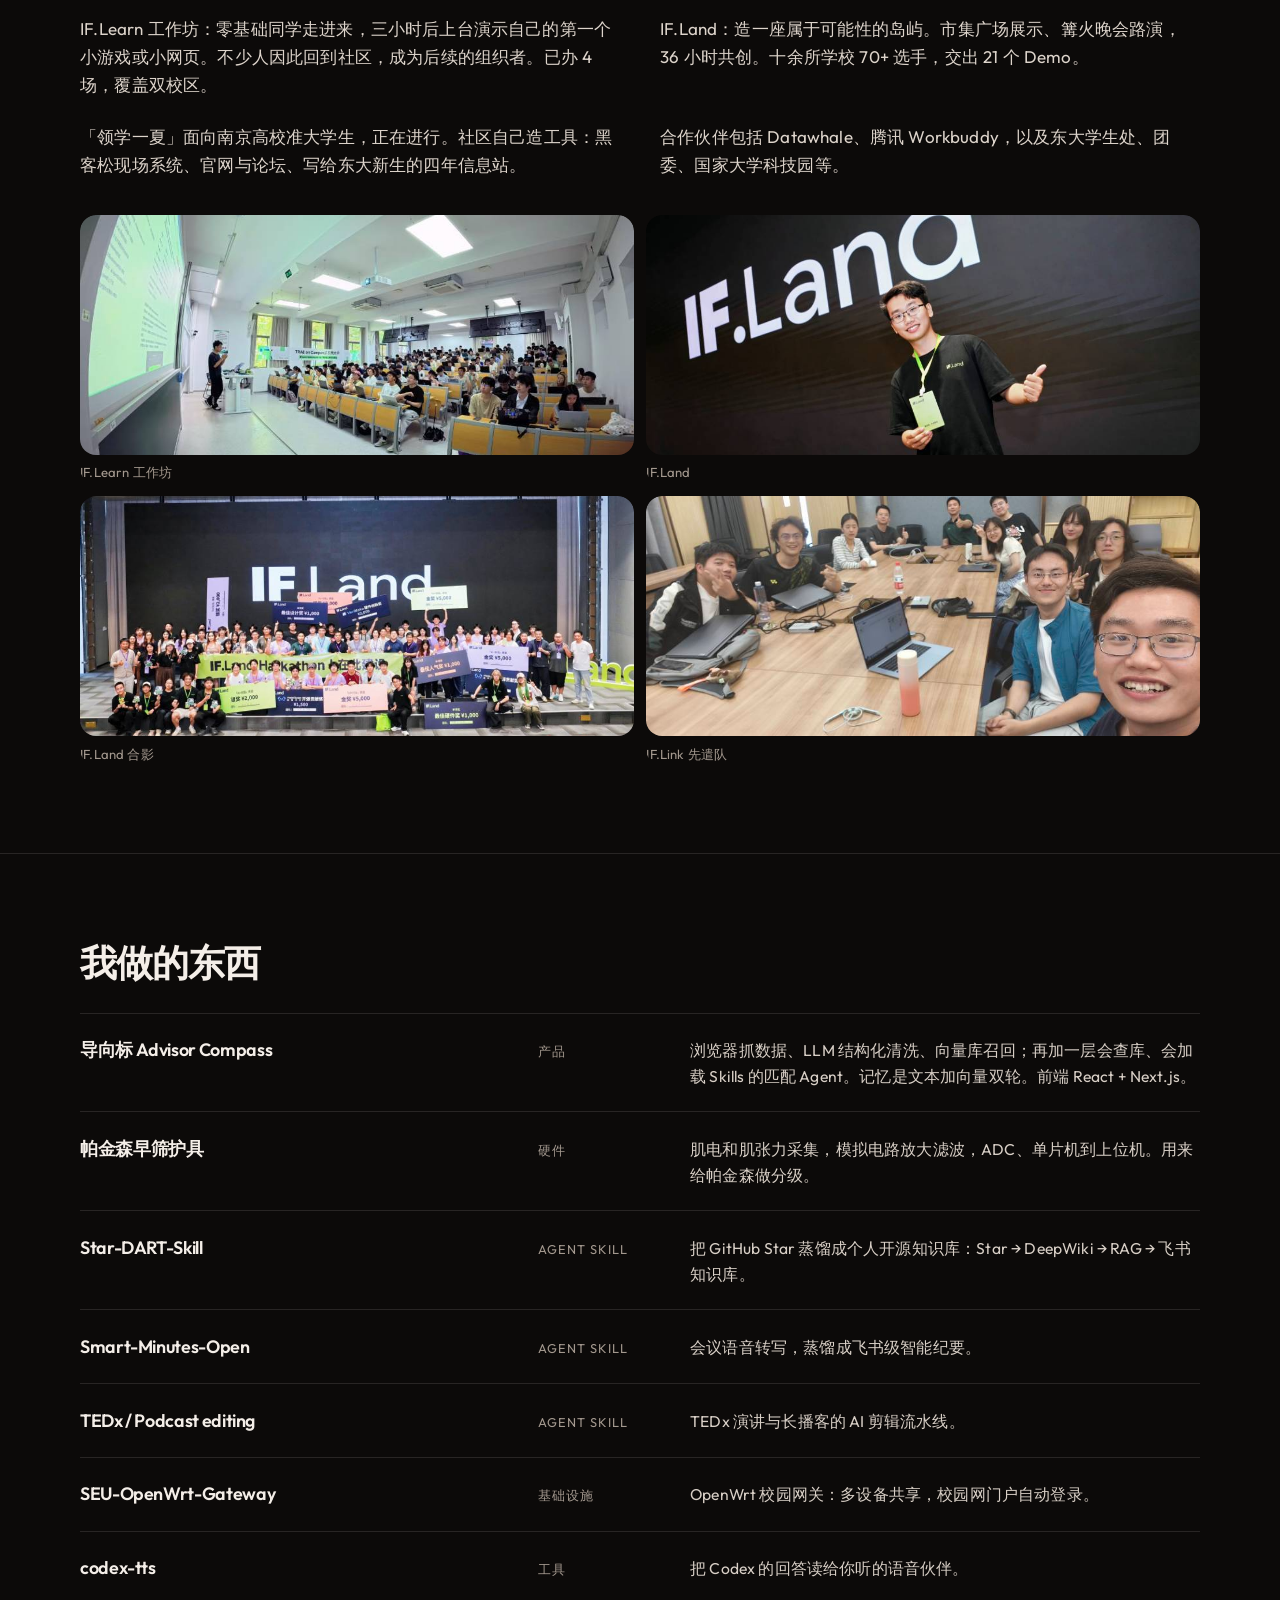
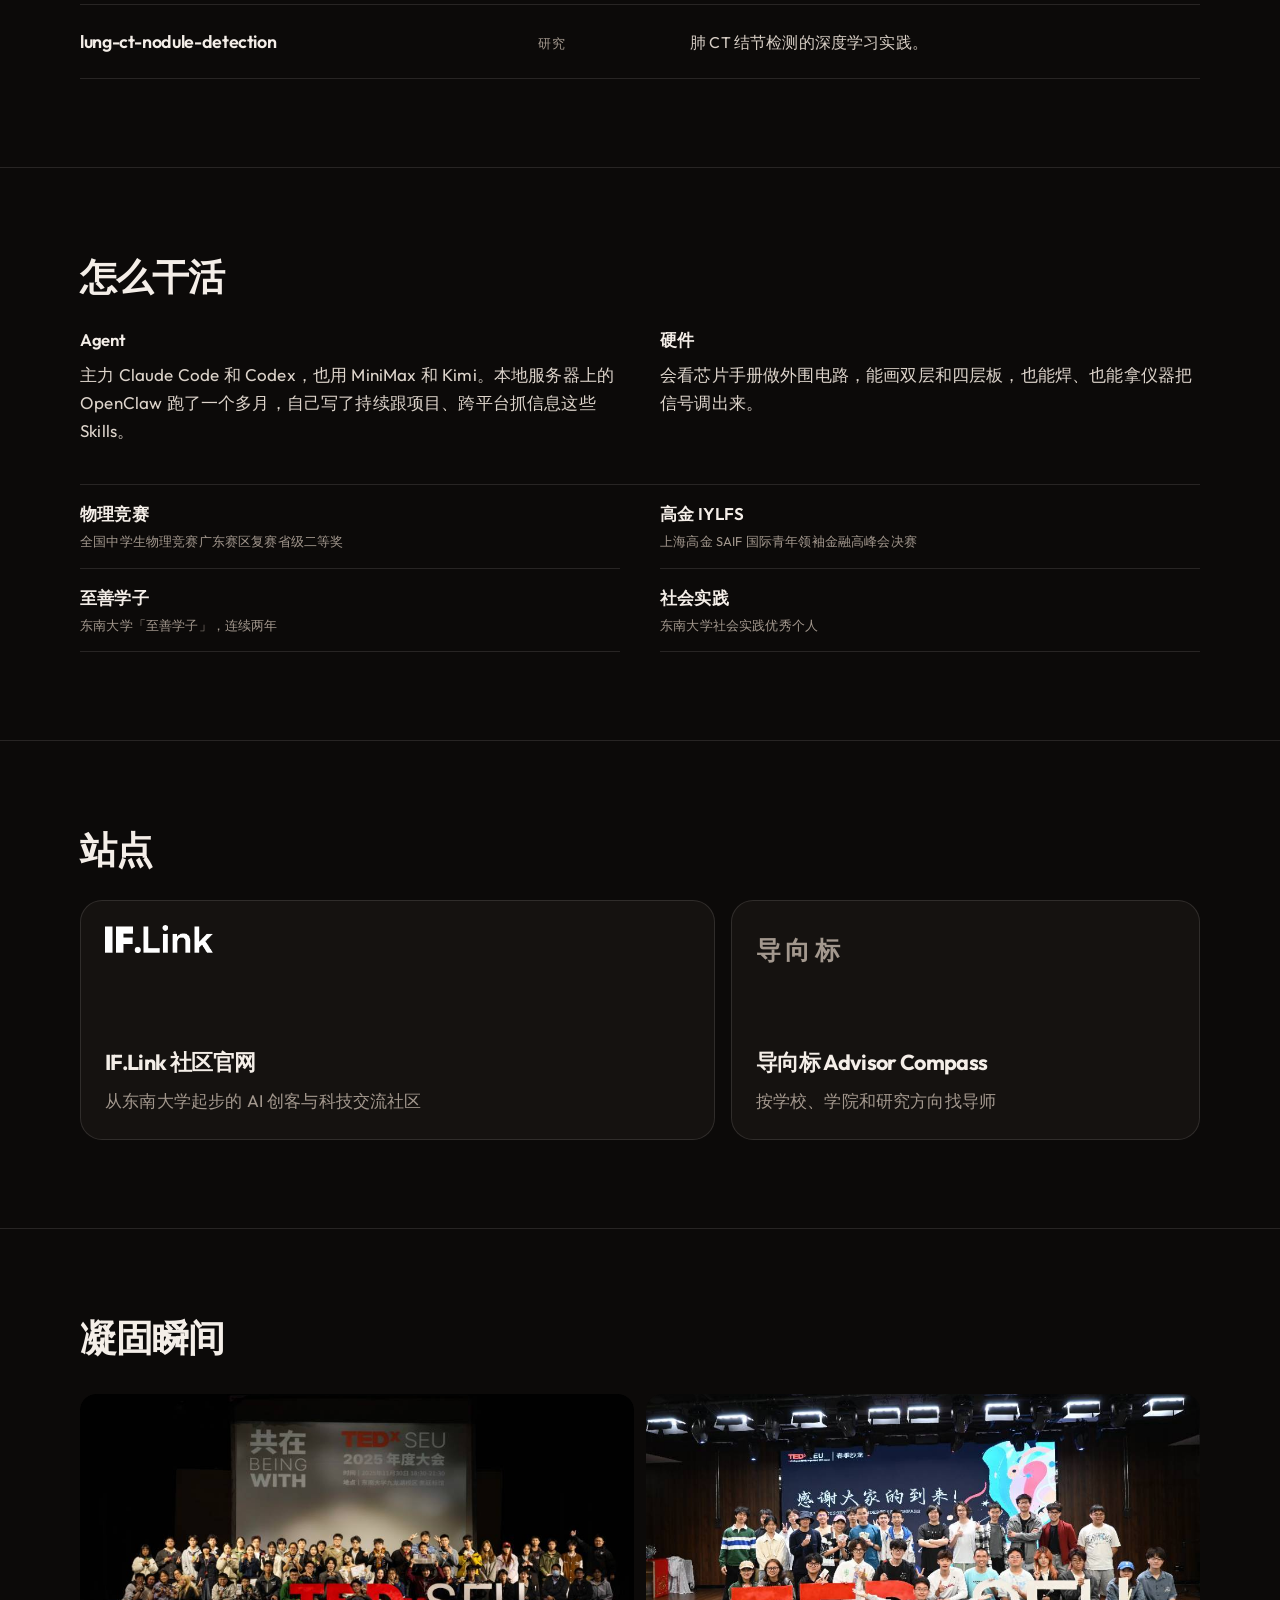
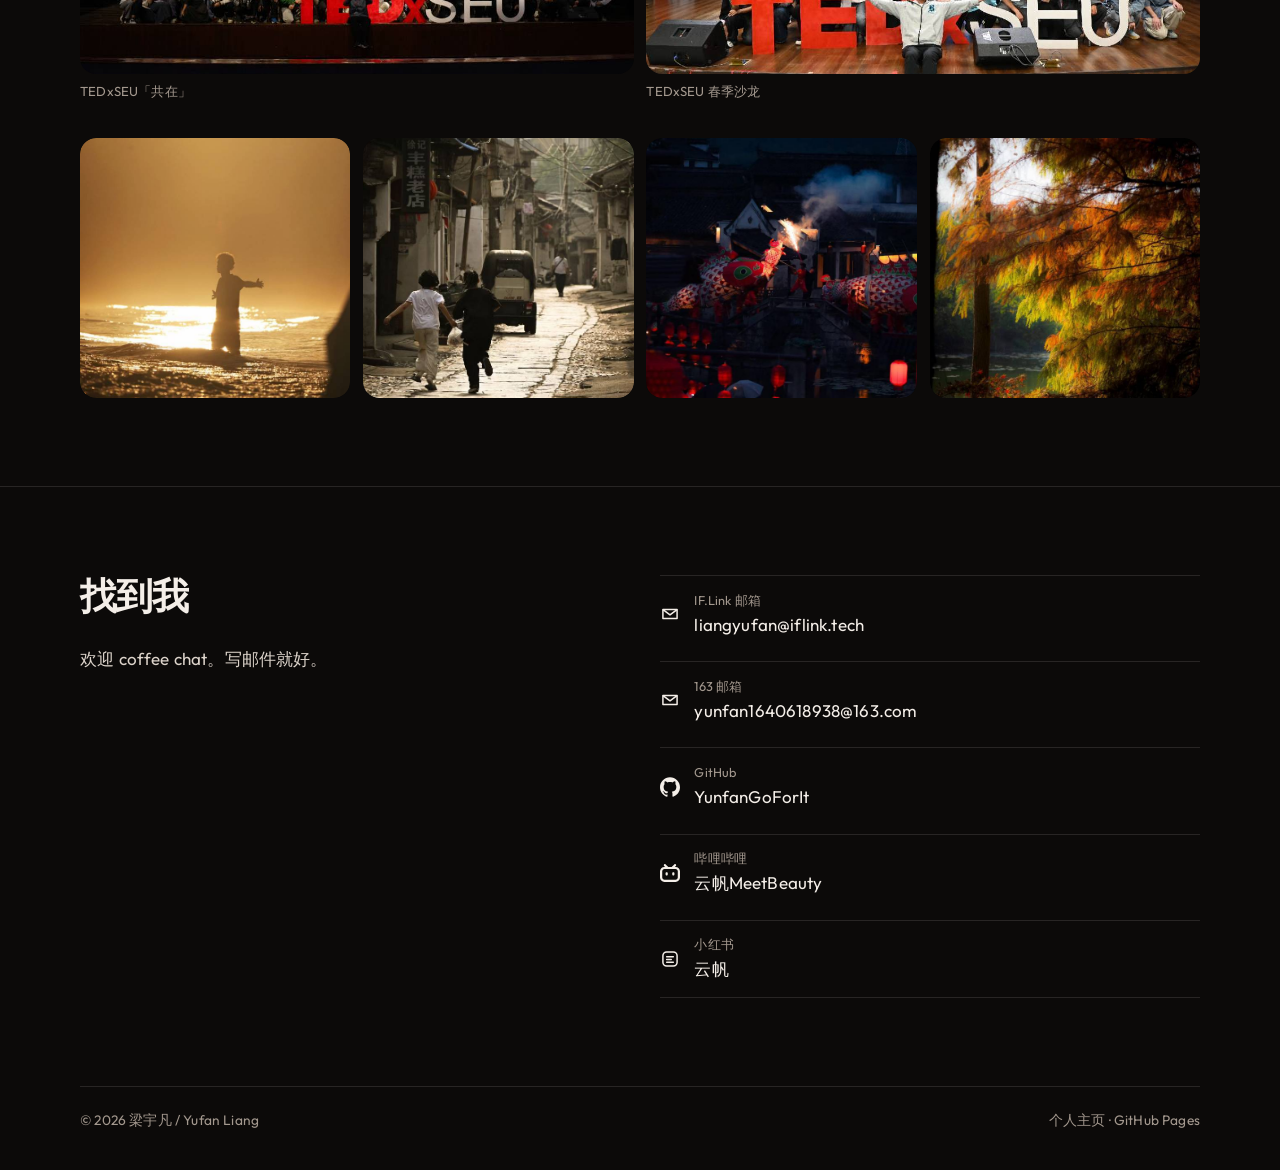
==== commit 7007af01: "Fold resume into the site without making it a CV" ====
--- a/index.html
+++ b/index.html
@@ -4,10 +4,10 @@
   <meta charset="utf-8">
   <meta name="viewport" content="width=device-width, initial-scale=1">
   <title>梁宇凡 Yufan Liang · IF.Link 发起人 | 东南大学生物医学工程</title>
-  <meta name="description" content="梁宇凡（Yufan Liang，云帆），南京东南大学生物医学工程在读。IF.Link 发起人、IF.Land 联合负责人、TEDxSEU 24-25 社长。做开源 Agent Skills、导师匹配产品导向标，以及 AI 创客社区。">
+  <meta name="description" content="梁宇凡（Yufan Liang，云帆），广州人，南京东南大学生物医学工程在读。IF.Link 发起人、导向标项目负责人、TEDxSEU 24-25 社长。做 Agent、导师匹配，以及帕金森早筛硬件。">
   <meta name="author" content="梁宇凡">
   <meta name="robots" content="index, follow, max-image-preview:large, max-snippet:-1">
-  <meta name="keywords" content="梁宇凡, Yufan Liang, 云帆, IF.Link, IF.Land, 东南大学, 生物医学工程, TEDxSEU, Agent Skills, 导向标, 南京, YunfanGoForIt">
+  <meta name="keywords" content="梁宇凡, Yufan Liang, 云帆, IF.Link, IF.Land, 东南大学, 生物医学工程, TEDxSEU, Agent Skills, 导向标, 帕金森, 南京, 广州, YunfanGoForIt">
   <meta name="theme-color" content="#0c0a09">
   <meta name="geo.region" content="CN-JS">
   <meta name="geo.placename" content="Nanjing">
@@ -27,7 +27,7 @@
   <meta property="og:locale:alternate" content="en_US">
   <meta property="og:site_name" content="梁宇凡 Yufan Liang">
   <meta property="og:title" content="梁宇凡 Yufan Liang · IF.Link 发起人">
-  <meta property="og:description" content="东南大学生物医学工程在读。IF.Link 发起人，IF.Land 联合负责人，TEDxSEU 24-25 社长。来世间，玩一把。">
+  <meta property="og:description" content="广州人，南京东南大学生物医学工程在读。IF.Link 发起人，导向标项目负责人，TEDxSEU 24-25 社长。来世间，玩一把。">
   <meta property="og:url" content="https://yunfangoforit.github.io/">
   <meta property="og:image" content="https://yunfangoforit.github.io/assets/avatar.jpg">
   <meta property="og:image:alt" content="梁宇凡的头像：火山前向火光走去的剪影">
@@ -36,11 +36,11 @@
   <meta property="profile:username" content="YunfanGoForIt">
   <meta name="twitter:card" content="summary">
   <meta name="twitter:title" content="梁宇凡 Yufan Liang · IF.Link 发起人">
-  <meta name="twitter:description" content="东南大学生物医学工程在读。IF.Link 发起人，IF.Land 联合负责人，TEDxSEU 24-25 社长。">
+  <meta name="twitter:description" content="广州人，南京东南大学生物医学工程在读。IF.Link 发起人，导向标项目负责人，TEDxSEU 24-25 社长。">
   <meta name="twitter:image" content="https://yunfangoforit.github.io/assets/avatar.jpg">
   <link rel="preconnect" href="https://fonts.bunny.net" crossorigin>
   <link rel="stylesheet" href="https://fonts.bunny.net/css?family=noto-sans-sc:400,500,700|outfit:400,500,600,700&display=swap">
-  <link rel="stylesheet" href="./styles.css?v=7">
+  <link rel="stylesheet" href="./styles.css?v=8">
   <script type="application/ld+json">
   {
     "@context": "https://schema.org",
@@ -54,7 +54,7 @@
         "isPartOf": { "@id": "https://yunfangoforit.github.io/#website" },
         "about": { "@id": "https://yunfangoforit.github.io/#person" },
         "mainEntity": { "@id": "https://yunfangoforit.github.io/#person" },
-        "dateModified": "2026-09-03"
+        "dateModified": "2026-09-04"
       },
       {
         "@type": "WebSite",
@@ -73,8 +73,18 @@
         "image": "https://yunfangoforit.github.io/assets/avatar.jpg",
         "email": ["liangyufan@iflink.tech", "yunfan1640618938@163.com"],
         "jobTitle": "IF.Link 发起人",
-        "description": "南京东南大学生物医学工程在读。IF.Link 发起人，IF.Land 联合负责人，TEDxSEU 24-25 届社长。开源 Agent Skills 作者。",
+        "description": "广州人，南京东南大学生物医学工程在读。IF.Link 发起人，导向标项目负责人，IF.Land 联合负责人，TEDxSEU 24-25 届社长。开源 Agent Skills 作者。",
         "nationality": { "@type": "Country", "name": "China" },
+        "birthPlace": {
+          "@type": "Place",
+          "name": "广州",
+          "address": {
+            "@type": "PostalAddress",
+            "addressLocality": "广州",
+            "addressRegion": "广东",
+            "addressCountry": "CN"
+          }
+        },
         "homeLocation": {
           "@type": "Place",
           "name": "南京",
@@ -91,13 +101,20 @@
           "alternateName": "Southeast University",
           "url": "https://www.seu.edu.cn/"
         },
-        "affiliation": { "@id": "https://yunfangoforit.github.io/#iflink" },
+        "affiliation": [
+          { "@id": "https://yunfangoforit.github.io/#iflink" },
+          { "@id": "https://yunfangoforit.github.io/#compass" }
+        ],
         "knowsAbout": [
           "Agent Skills",
+          "AI agents",
+          "向量数据库",
           "AI community",
           "hackathon",
           "生物医学工程",
           "导师匹配",
+          "肌电信号",
+          "PCB",
           "street photography"
         ],
         "sameAs": [
@@ -126,6 +143,14 @@
             "addressCountry": "CN"
           }
         }
+      },
+      {
+        "@type": "Organization",
+        "@id": "https://yunfangoforit.github.io/#compass",
+        "name": "导向标 Advisor Compass",
+        "url": "https://daoxiangbiao.cn",
+        "description": "AI 驱动的导师匹配和学术智能体平台。",
+        "founder": { "@id": "https://yunfangoforit.github.io/#person" }
       }
     ]
   }
@@ -190,9 +215,9 @@
         <h2 data-i18n="aboutTitle">关于</h2>
         <div class="about-grid">
           <div class="prose">
-            <p data-i18n="aboutP1">东南大学生物医学工程在读。用 AI 写代码三年，也拍街拍和短片。课余时间花在写真正有人用的工具上。</p>
+            <p data-i18n="aboutP1">广州人，现在南京。东南大学生物医学工程在读。用 AI 写代码三年，也拍街拍和短片。课余时间花在写真正有人用的工具上。</p>
             <p data-i18n="aboutP2">我在校园里发起了 IF.Link，一个从东南大学起步的 AI 创客与科技交流社区，一个学期从 0 到 1000+ 成员。我也写开源 Agent Skills，把知识库、会议纪要、演讲剪辑做成可复用的流水线，并带零基础同学在一场工作坊里从想法走到上台演示。</p>
-            <p data-i18n="aboutP3">TEDxSEU 24-25 届社长，策划「川流」「共在」两场年度大会，线下观众超 1500 人。生物医学这边还有帕金森步态筛查硬件，以及肺 CT 结节检测。</p>
+            <p data-i18n="aboutP3">TEDxSEU 24-25 届社长，主持策划三场品牌活动，线下观众超 1500 人，线上视频播放超 2.6 万。生物医学这边在做帕金森早筛护具，用肌电和肌张力信号做分级；另一条线是导向标，AI 导师匹配，数据流水线和匹配 Agent 都是我在搭。</p>
           </div>
           <ul class="roles">
             <li>
@@ -200,6 +225,10 @@
               <span data-i18n="role1s">从东南大学起步的 AI 创客社区</span>
             </li>
             <li>
+              <strong data-i18n="role6">导向标 项目负责人</strong>
+              <span data-i18n="role6s">导师匹配：从数据流水线到 Agent</span>
+            </li>
+            <li>
               <strong data-i18n="role2">Agent Skills 作者</strong>
               <span data-i18n="role2s">把重复的 AI 工作流做成可教学的流水线</span>
             </li>
@@ -209,11 +238,11 @@
             </li>
             <li>
               <strong data-i18n="role4">TEDxSEU 24-25 社长</strong>
-              <span data-i18n="role4s">「川流」「共在」，线下超 1500 人</span>
-            </li>
-            <li>
-              <strong data-i18n="role5">生物医学 AI</strong>
-              <span data-i18n="role5s">步态筛查硬件 · 肺 CT 结节检测</span>
+              <span data-i18n="role4s">三场活动，线下 1500+，线上 2.6 万</span>
+            </li>
+            <li>
+              <strong data-i18n="role5">生物医学</strong>
+              <span data-i18n="role5s">帕金森早筛护具 · 肺 CT 结节检测</span>
             </li>
           </ul>
         </div>
@@ -261,6 +290,16 @@
       <div class="wrap">
         <h2 data-i18n="workTitle">我做的东西</h2>
         <div class="work-list">
+          <a class="work" href="https://github.com/daoercompass">
+            <h3>导向标 Advisor Compass</h3>
+            <div class="kind" data-i18n="w4k">产品</div>
+            <p data-i18n="w4d">浏览器抓数据、LLM 结构化清洗、向量库召回；再加一层会查库、会加载 Skills 的匹配 Agent。记忆是文本加向量双轮。前端 React + Next.js。</p>
+          </a>
+          <article class="work">
+            <h3 data-i18n="w8t">帕金森早筛护具</h3>
+            <div class="kind" data-i18n="w8k">硬件</div>
+            <p data-i18n="w8d">肌电和肌张力采集，模拟电路放大滤波，ADC、单片机到上位机。用来给帕金森做分级。</p>
+          </article>
           <a class="work" href="https://github.com/YunfanGoForIt/Star-DART-Skill">
             <h3>Star-DART-Skill</h3>
             <div class="kind" data-i18n="w1k">Agent Skill</div>
@@ -276,11 +315,6 @@
             <div class="kind" data-i18n="w3k">Agent Skill</div>
             <p data-i18n="w3d">TEDx 演讲与长播客的 AI 剪辑流水线。</p>
           </a>
-          <a class="work" href="https://github.com/daoercompass">
-            <h3>导向标 Advisor Compass</h3>
-            <div class="kind" data-i18n="w4k">产品</div>
-            <p data-i18n="w4d">AI 驱动的导师匹配和学术支持：按学校、学院和研究方向浏览、筛选、比较，落地 Web 与 App。</p>
-          </a>
           <a class="work" href="https://github.com/YunfanGoForIt/SEU-OpenWrt-Gateway">
             <h3>SEU-OpenWrt-Gateway</h3>
             <div class="kind" data-i18n="w5k">基础设施</div>
@@ -297,6 +331,40 @@
             <p data-i18n="w7d">肺 CT 结节检测的深度学习实践。</p>
           </a>
         </div>
+      </div>
+    </section>
+
+    <section class="section" id="craft">
+      <div class="wrap">
+        <h2 data-i18n="craftTitle">怎么干活</h2>
+        <div class="craft">
+          <div>
+            <h3 data-i18n="craftAgentT">Agent</h3>
+            <p data-i18n="craftAgent">主力 Claude Code 和 Codex，也用 MiniMax 和 Kimi。本地服务器上的 OpenClaw 跑了一个多月，自己写了持续跟项目、跨平台抓信息这些 Skills。</p>
+          </div>
+          <div>
+            <h3 data-i18n="craftHwT">硬件</h3>
+            <p data-i18n="craftHw">会看芯片手册做外围电路，能画双层和四层板，也能焊、也能拿仪器把信号调出来。</p>
+          </div>
+        </div>
+        <ul class="along">
+          <li>
+            <strong data-i18n="along1k">物理竞赛</strong>
+            <span data-i18n="along1s">全国中学生物理竞赛广东赛区复赛省级二等奖</span>
+          </li>
+          <li>
+            <strong data-i18n="along2k">高金 IYLFS</strong>
+            <span data-i18n="along2s">上海高金 SAIF 国际青年领袖金融高峰会决赛</span>
+          </li>
+          <li>
+            <strong data-i18n="along3k">至善学子</strong>
+            <span data-i18n="along3s">东南大学「至善学子」，连续两年</span>
+          </li>
+          <li>
+            <strong data-i18n="along4k">社会实践</strong>
+            <span data-i18n="along4s">东南大学社会实践优秀个人</span>
+          </li>
+        </ul>
       </div>
     </section>
 
@@ -357,7 +425,7 @@
         <div>
           <h2 data-i18n="contactTitle">找到我</h2>
           <div class="prose">
-            <p data-i18n="contactLead">目前在看深圳 AI startup 的产品经理实习，欢迎 coffee chat。</p>
+            <p data-i18n="contactLead">欢迎 coffee chat。写邮件就好。</p>
           </div>
         </div>
         <div class="contact-links">
@@ -408,6 +476,6 @@
 
   <div class="egg-toast" id="egg-toast" hidden></div>
   <script src="./shader.js"></script>
-  <script src="./app.js"></script>
+  <script src="./app.js?v=3"></script>
 </body>
 </html>
--- a/styles.css
+++ b/styles.css
@@ -541,6 +541,63 @@
 
 .work:hover {
   transform: translateX(6px);
+}
+
+article.work {
+  cursor: default;
+}
+
+article.work:hover {
+  transform: none;
+}
+
+article.work:hover h3,
+article.work:hover .kind {
+  color: inherit;
+}
+
+.craft {
+  display: grid;
+  grid-template-columns: 1fr 1fr;
+  gap: 1.5rem 2.5rem;
+}
+
+.craft h3 {
+  margin: 0 0 0.45rem;
+  font-size: 1.05rem;
+  font-weight: 600;
+  letter-spacing: -0.02em;
+}
+
+.craft p {
+  margin: 0;
+  color: #ddd4cb;
+}
+
+.along {
+  display: grid;
+  grid-template-columns: 1fr 1fr;
+  gap: 0 2.5rem;
+  margin: 2.4rem 0 0;
+  padding: 0;
+  list-style: none;
+  border-top: 1px solid var(--line);
+}
+
+.along li {
+  padding: 0.95rem 0;
+  border-bottom: 1px solid var(--line);
+}
+
+.along strong {
+  font-weight: 600;
+}
+
+.along span {
+  display: block;
+  color: var(--muted);
+  font-size: 0.8rem;
+  margin-top: 0.2rem;
 }
 
 .sites {
@@ -722,7 +779,9 @@
   .about-grid,
   .contact-grid,
   .sites,
-  .community-notes {
+  .community-notes,
+  .craft,
+  .along {
     grid-template-columns: 1fr;
   }
 
